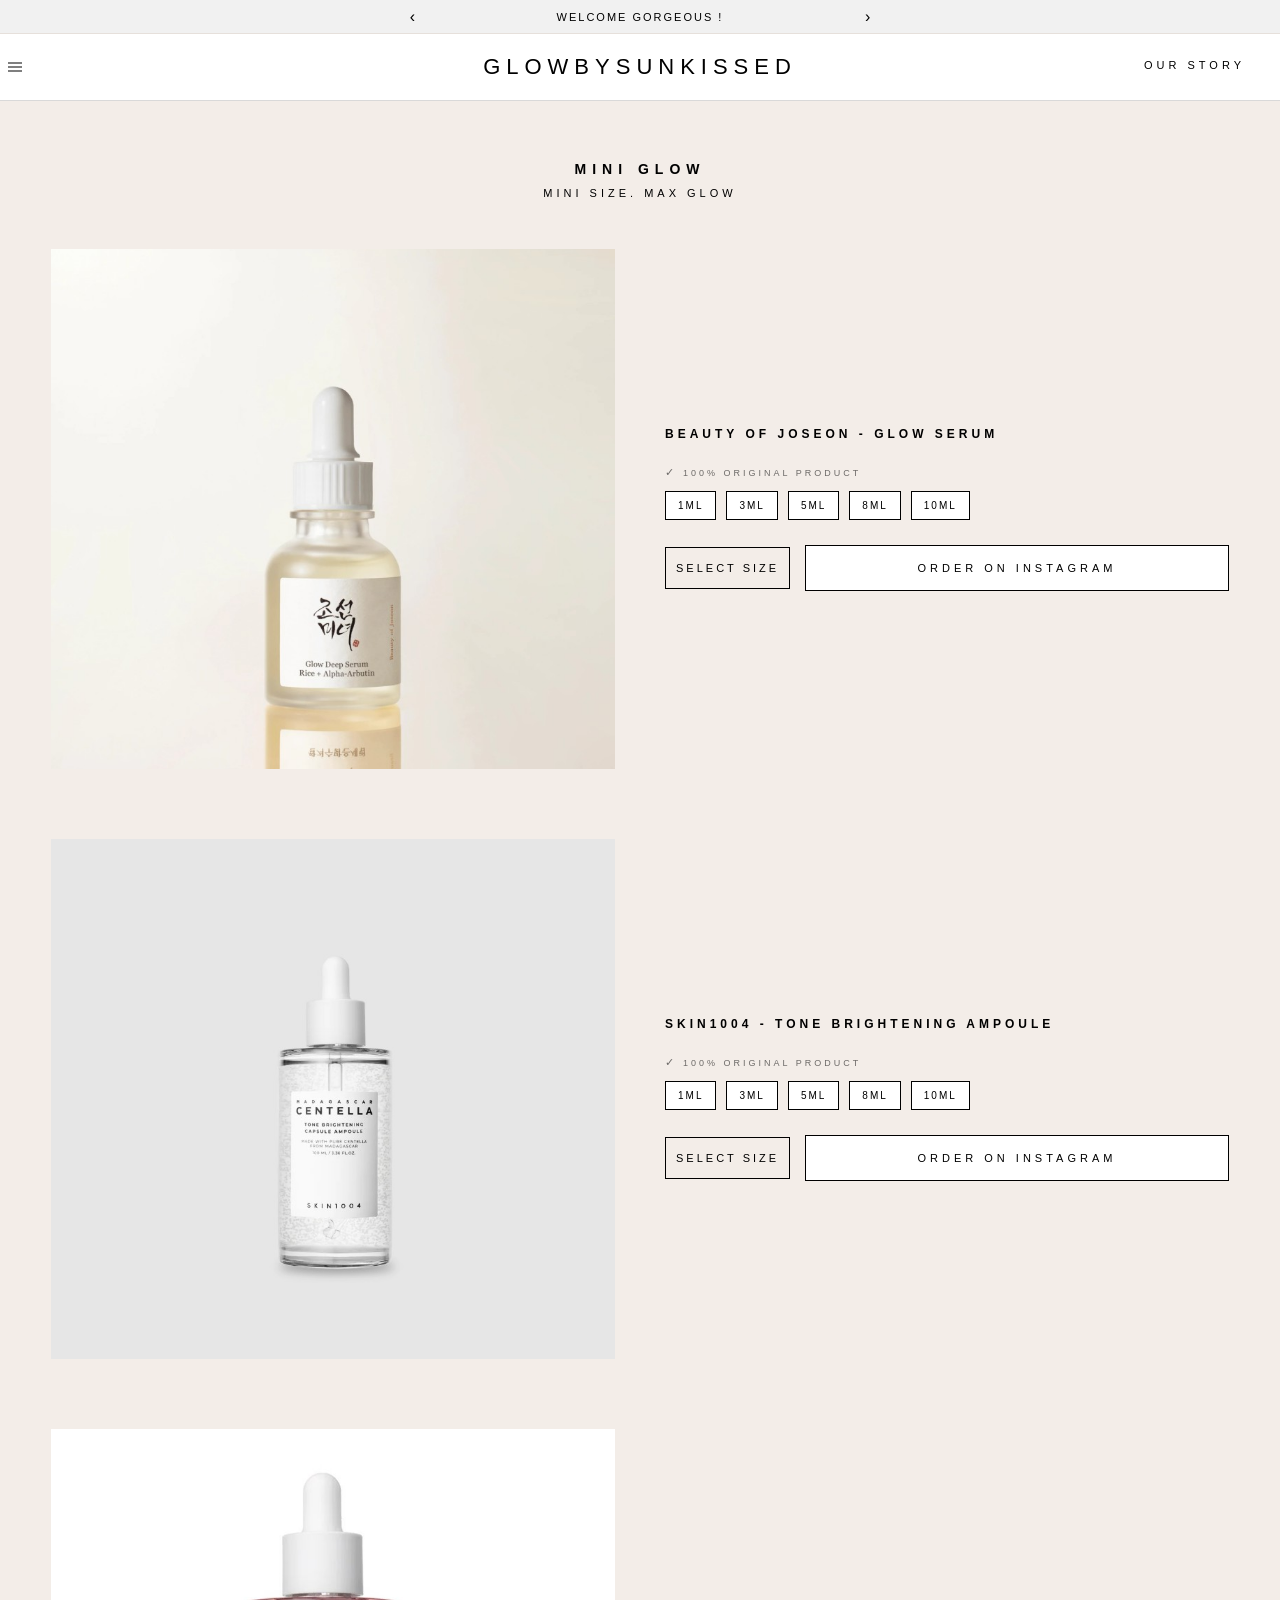
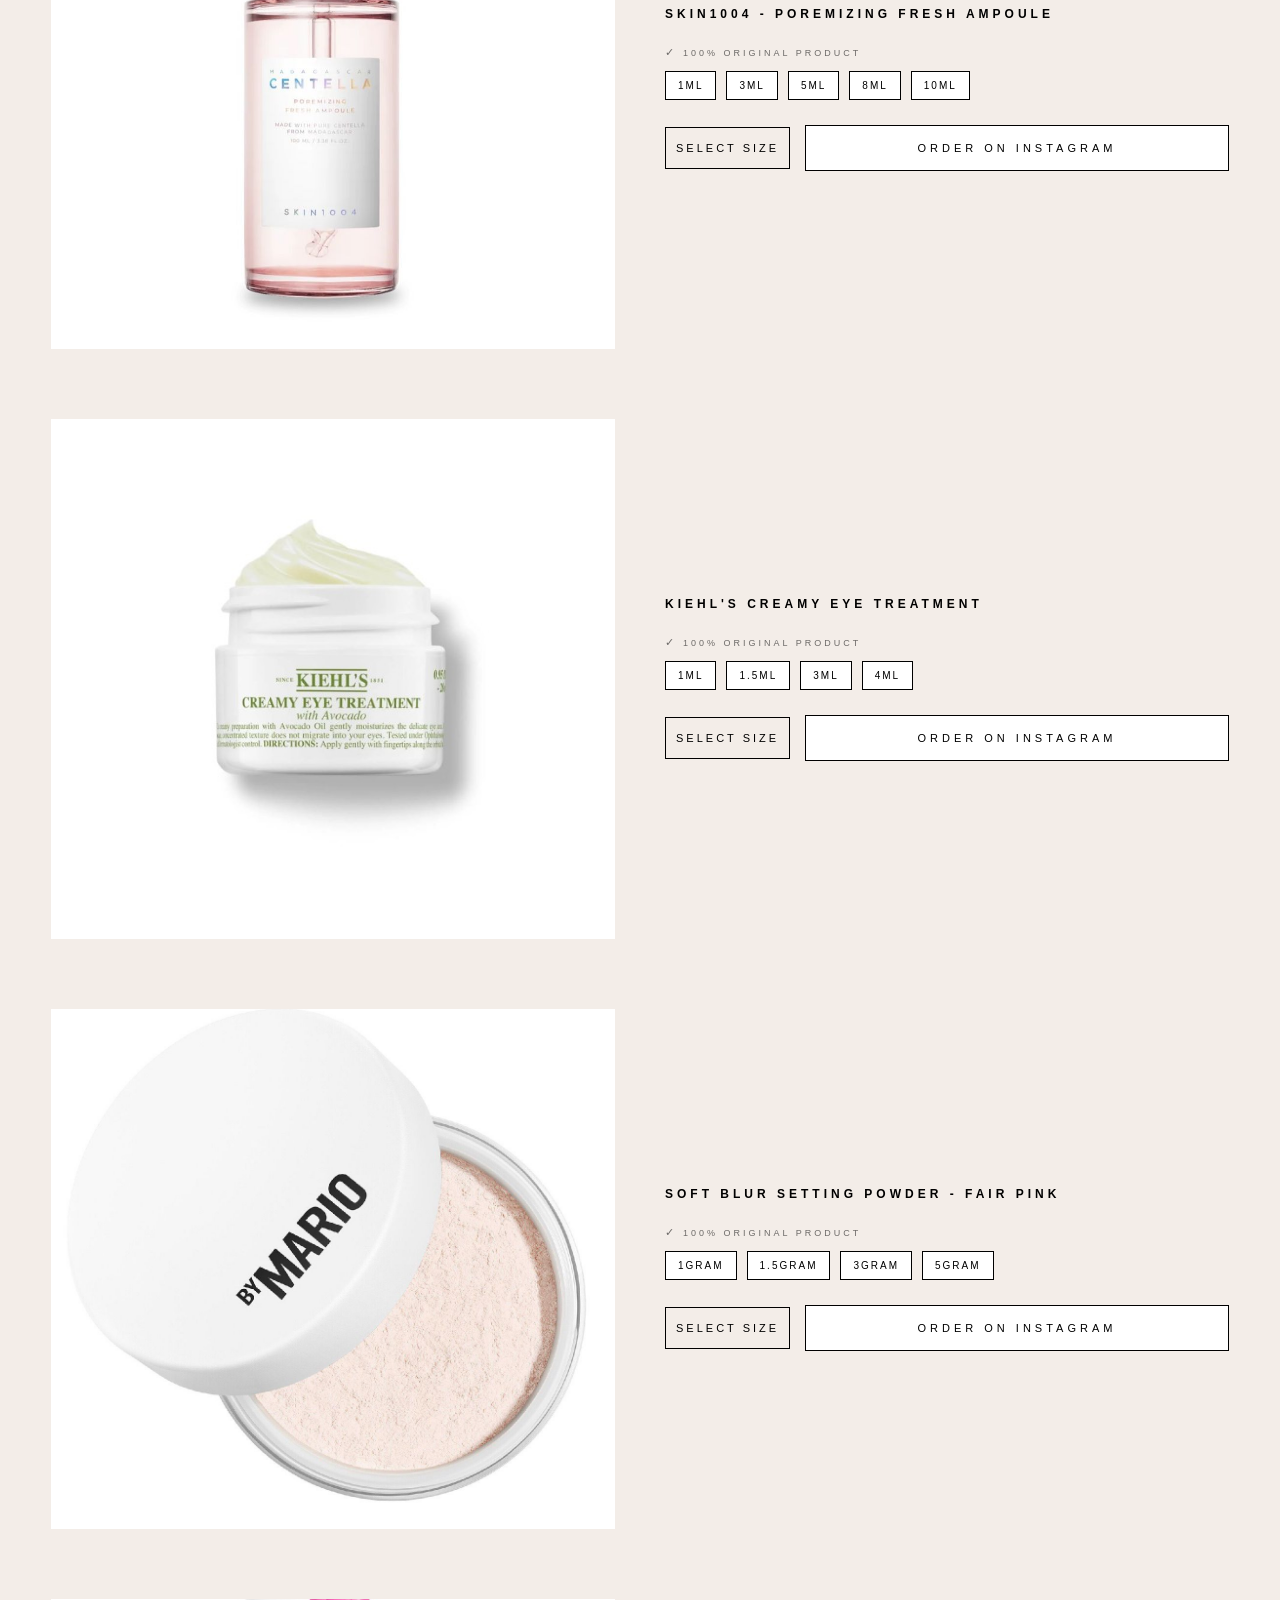
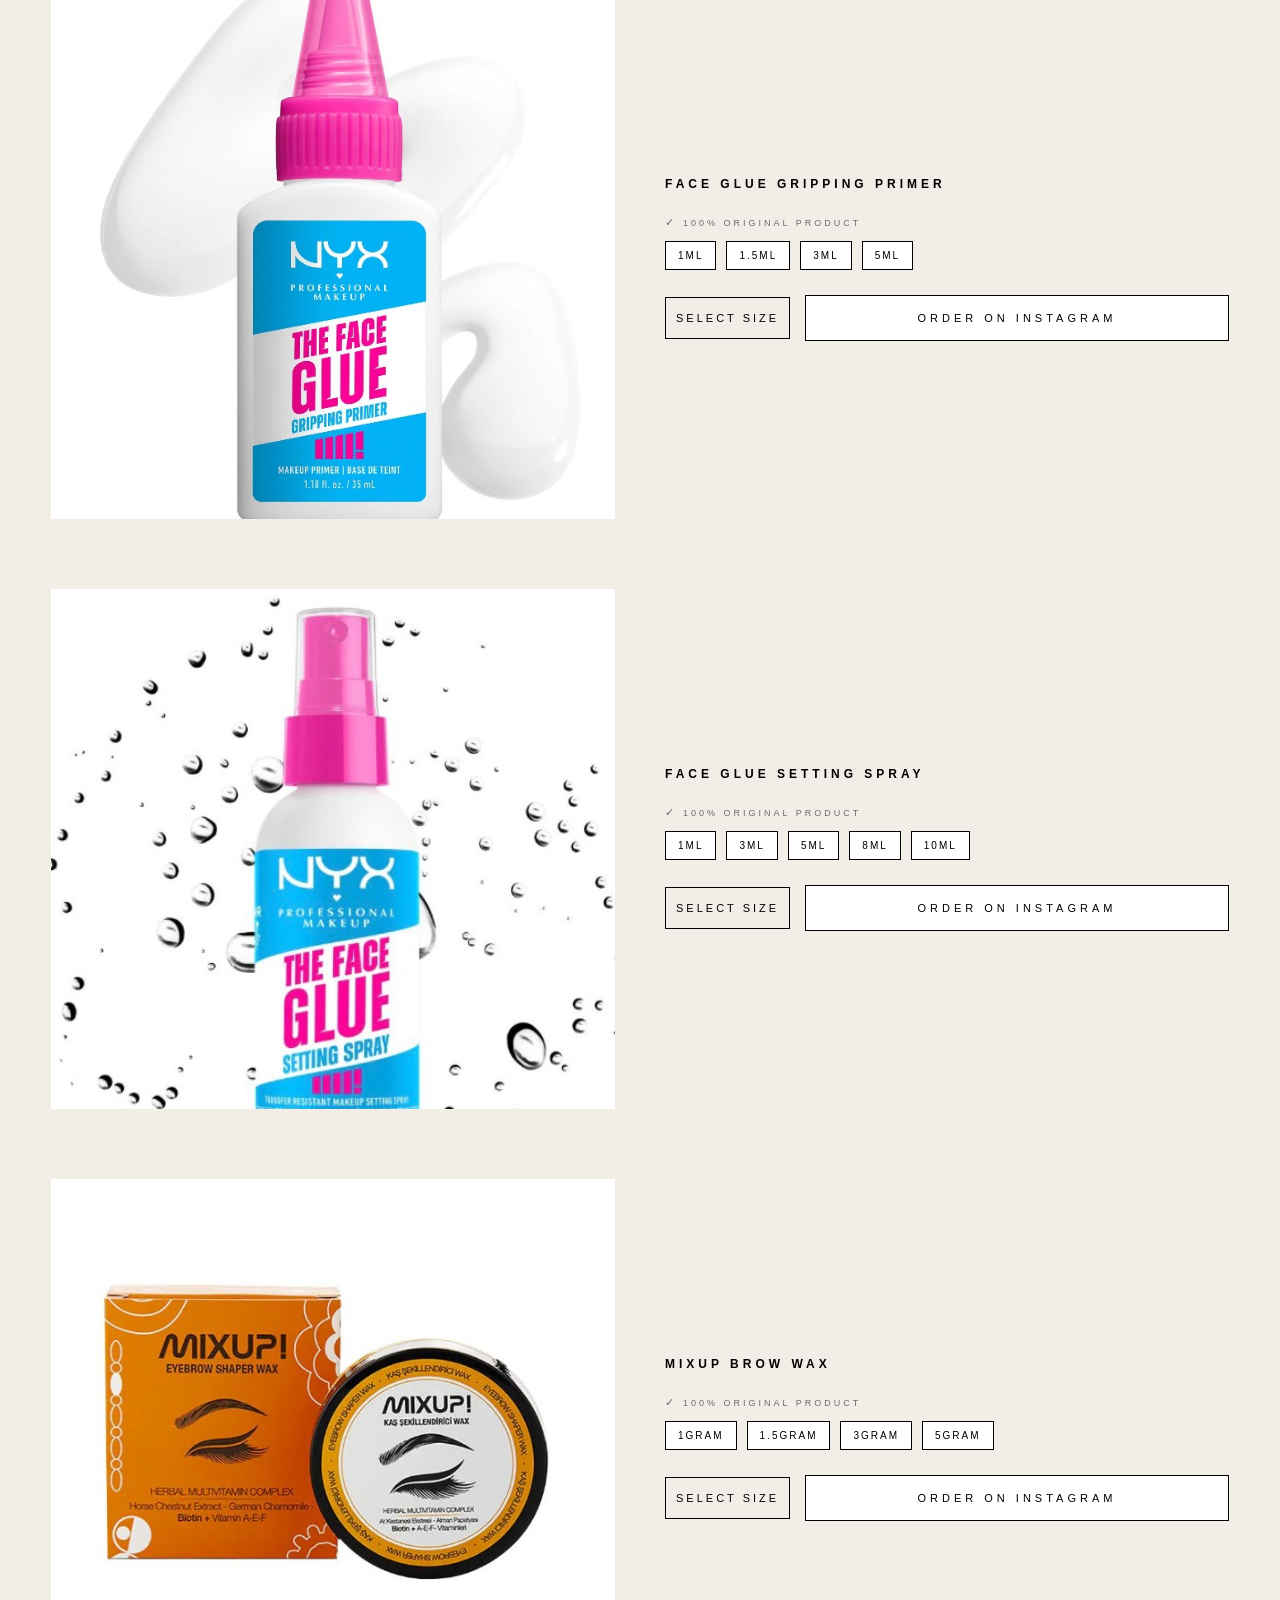
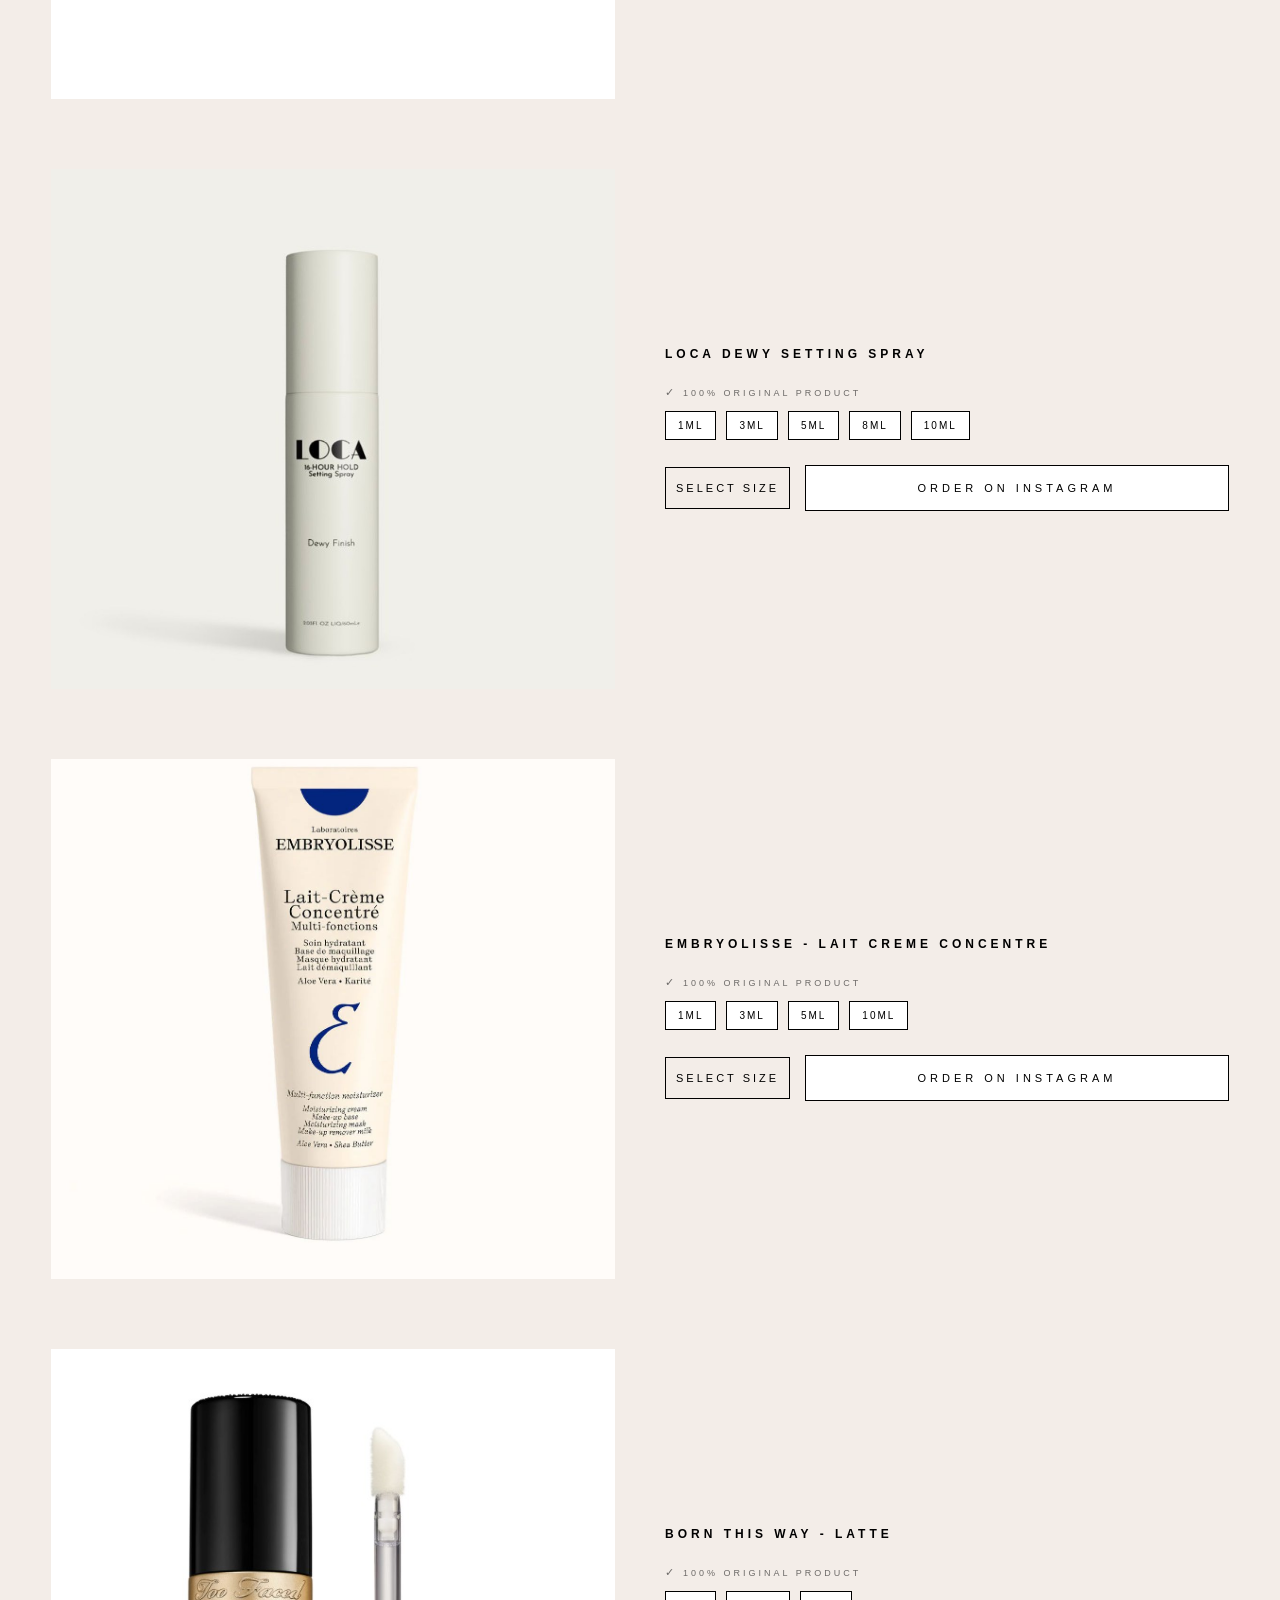
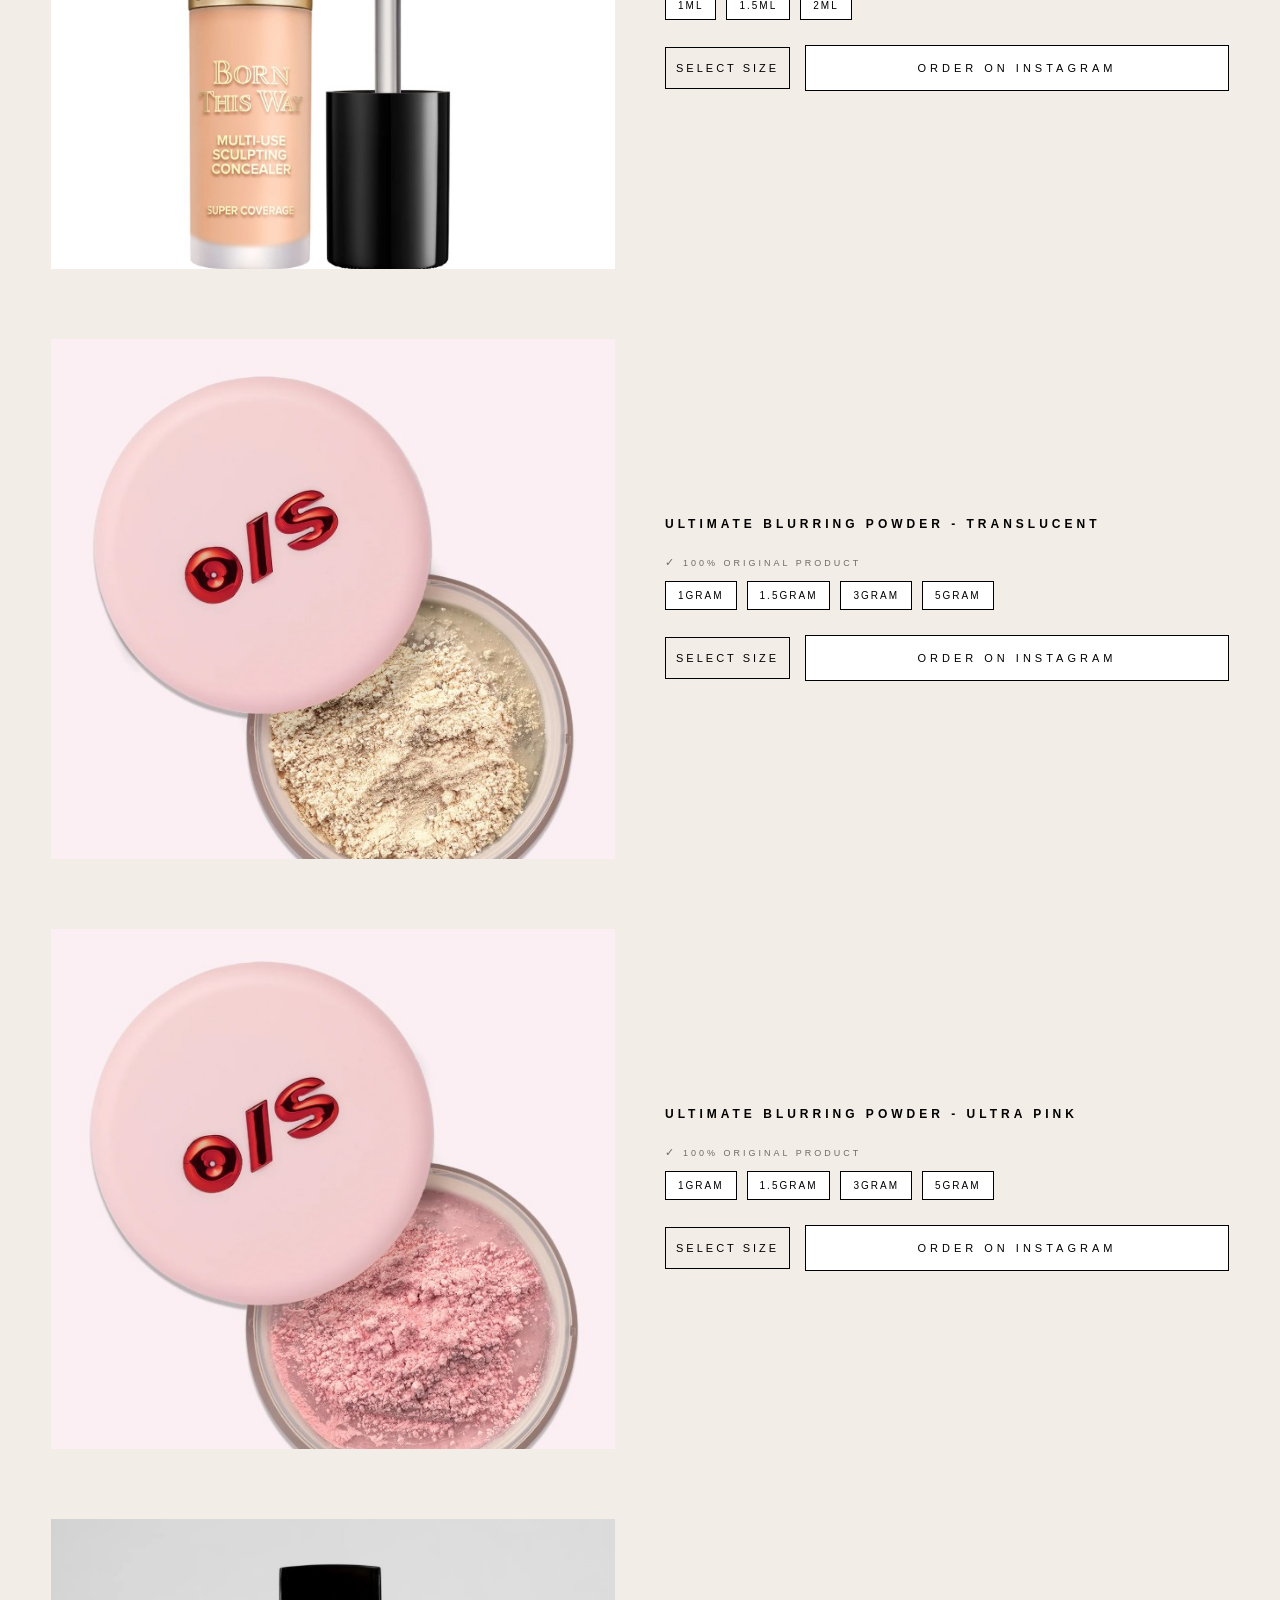
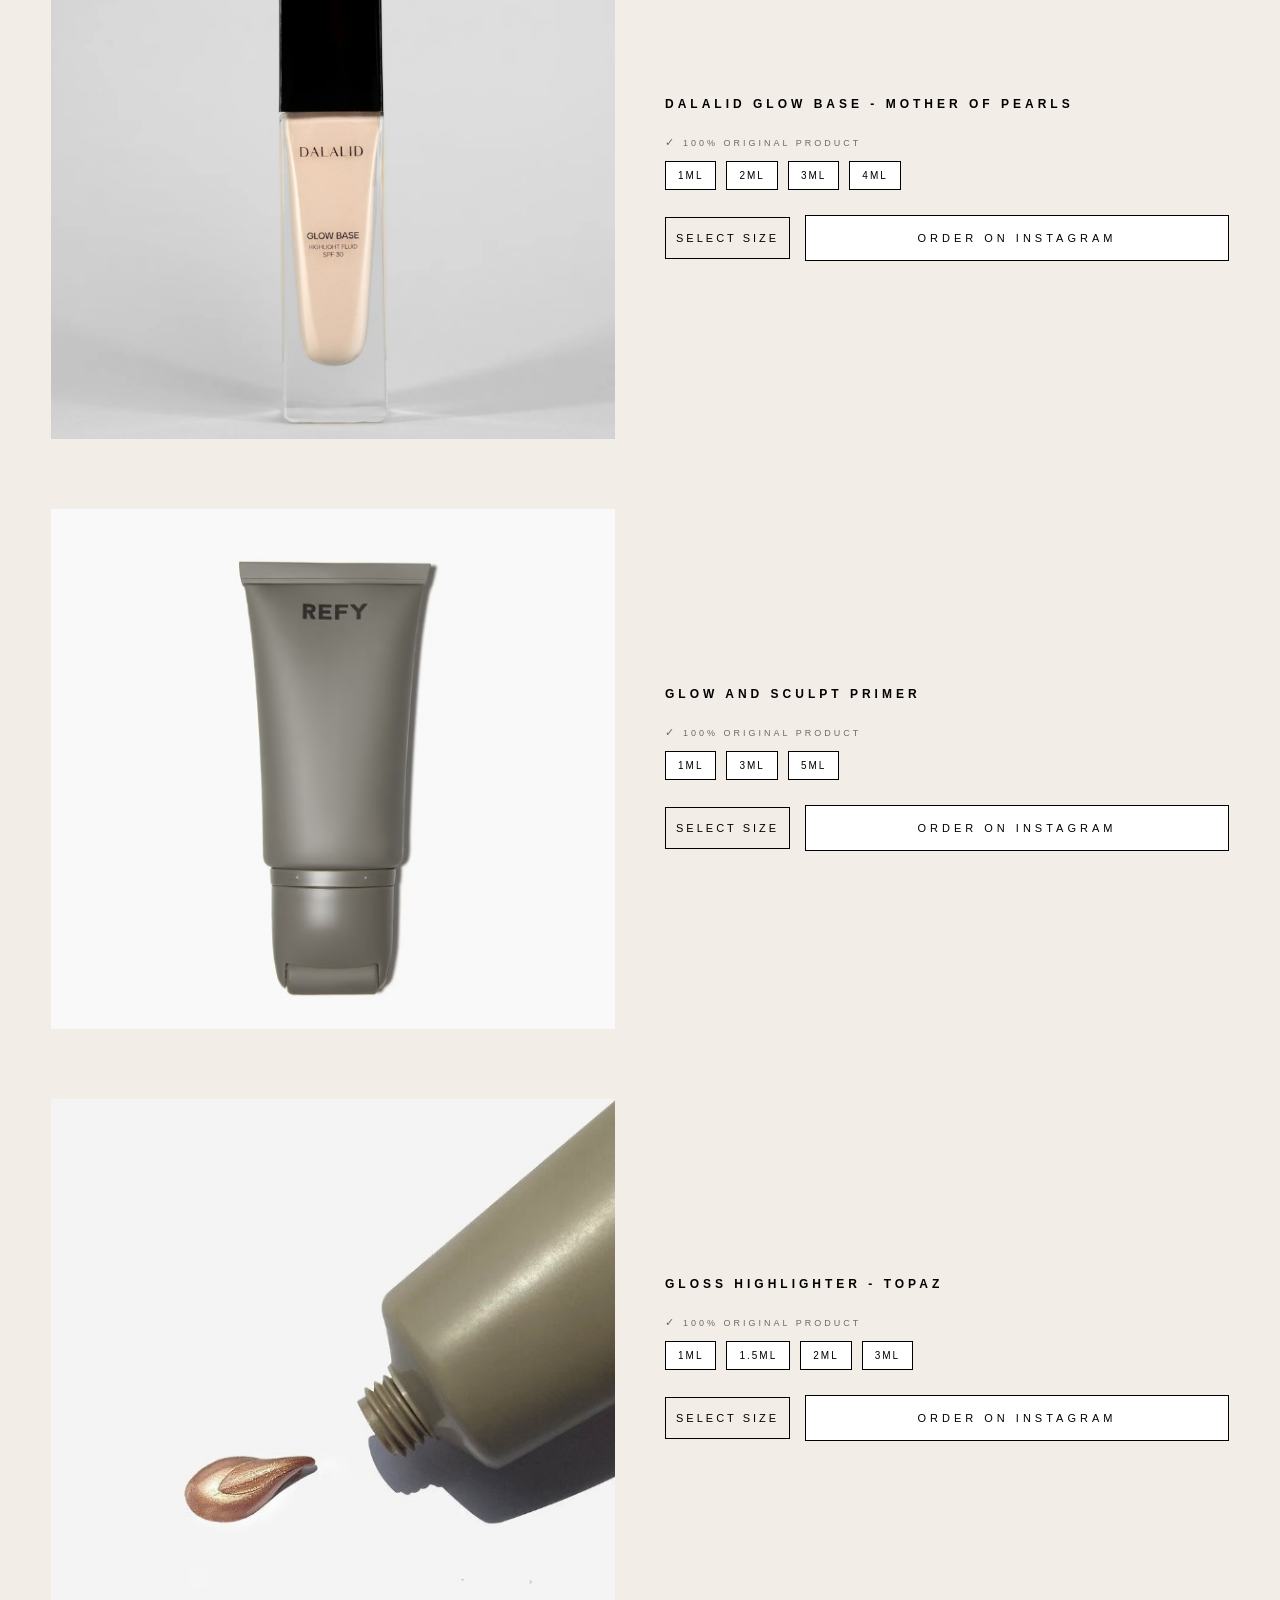
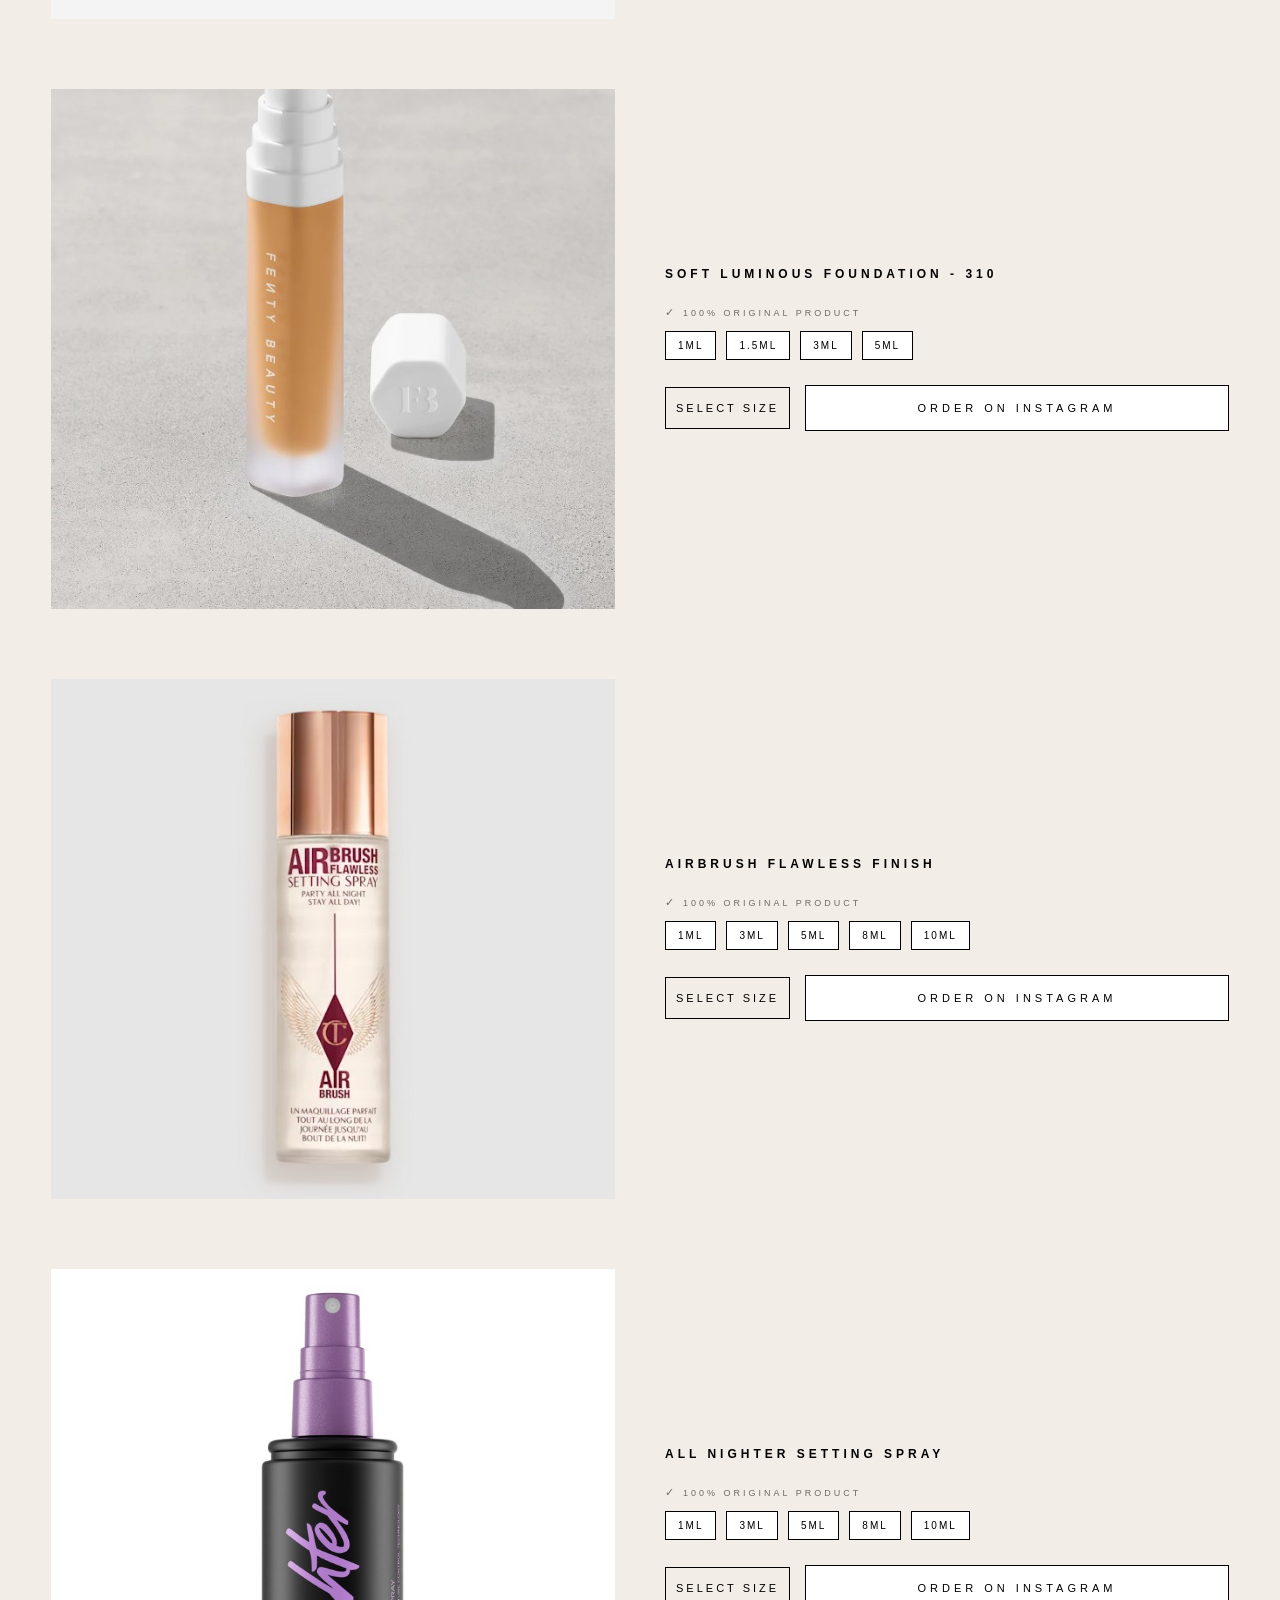
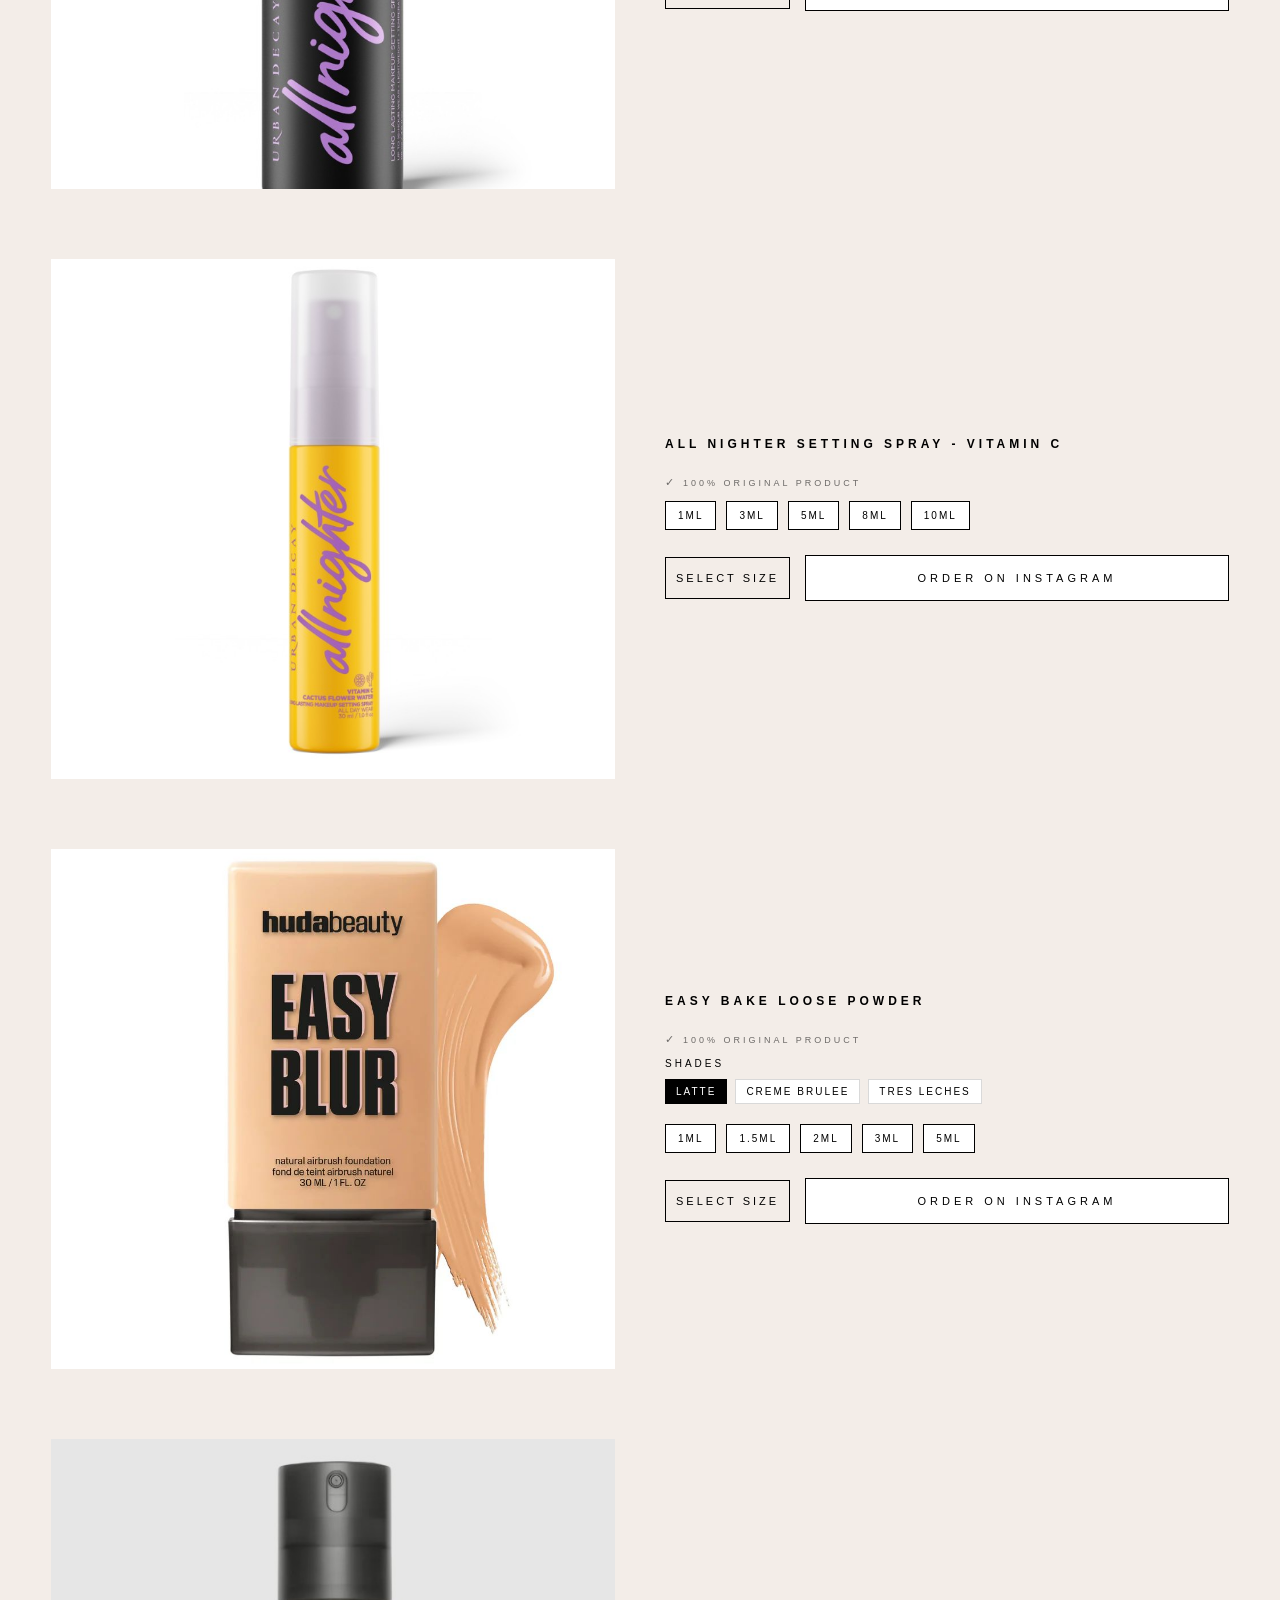
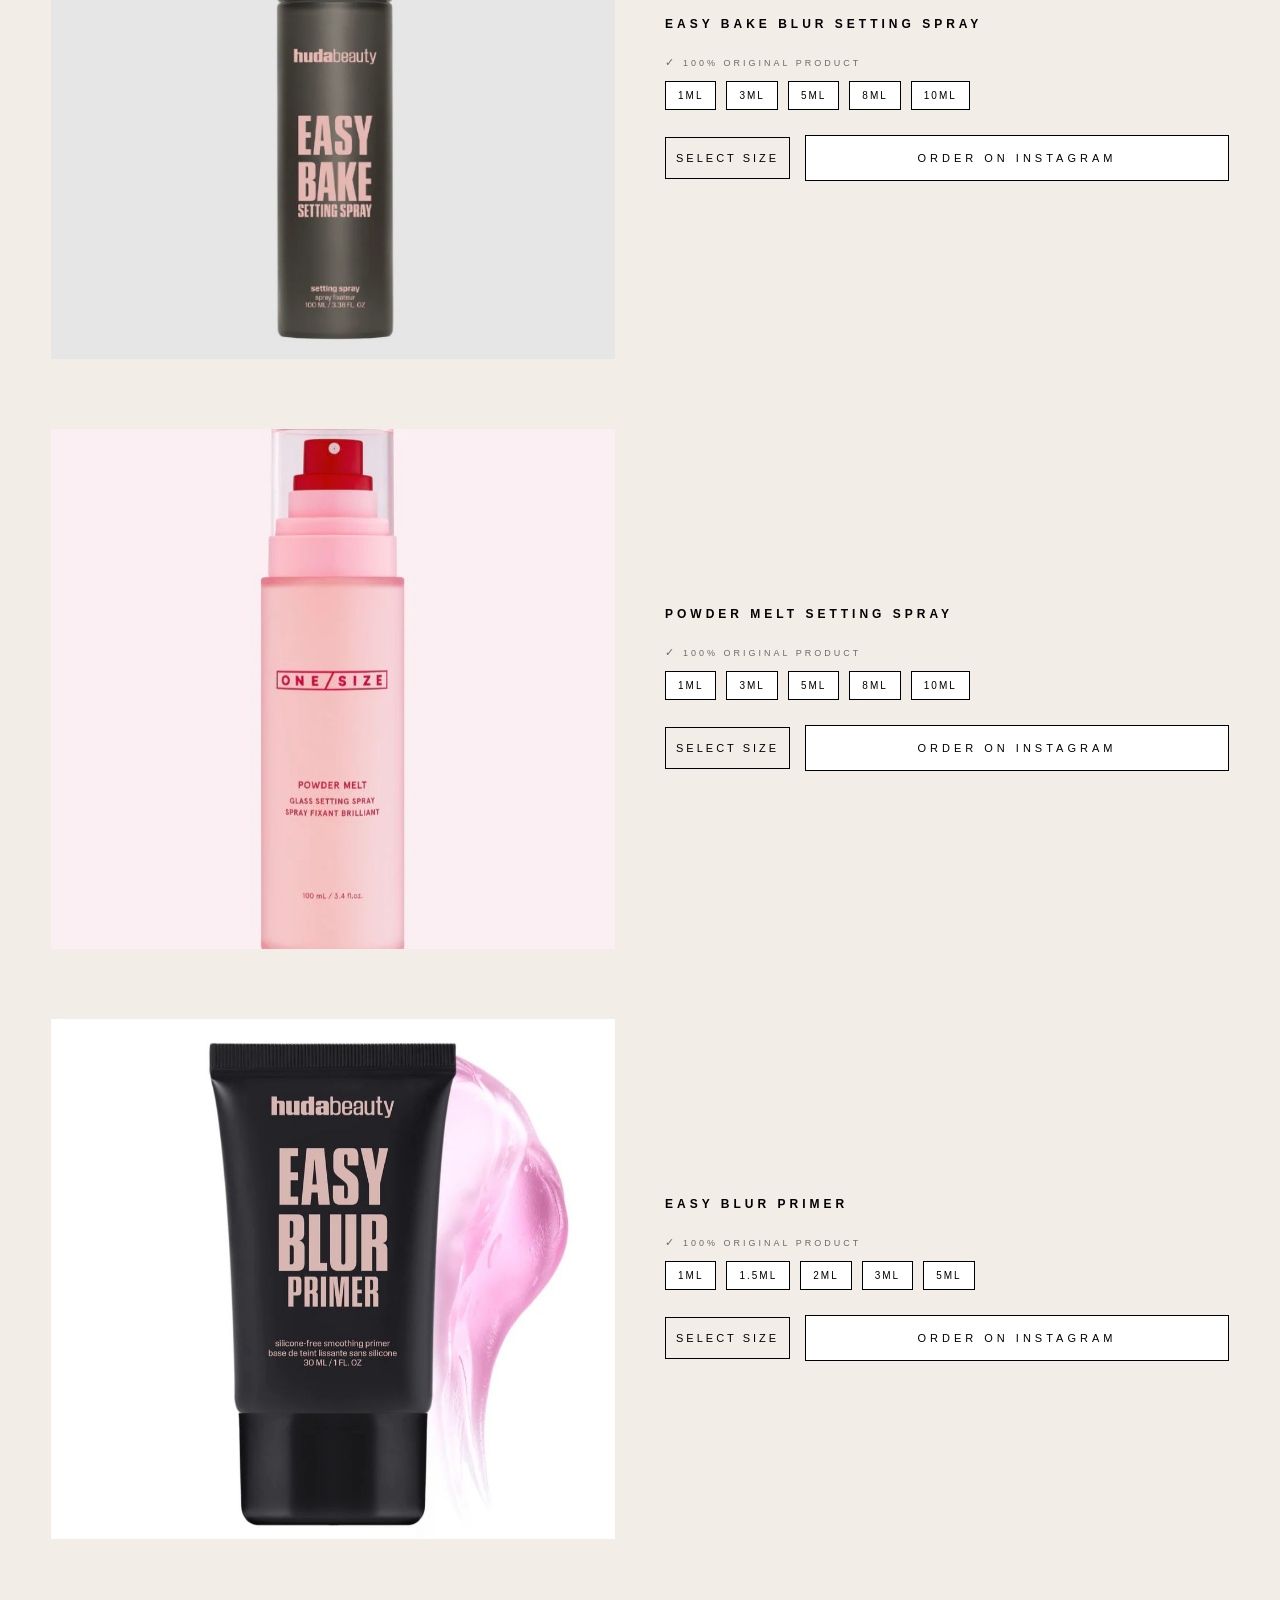
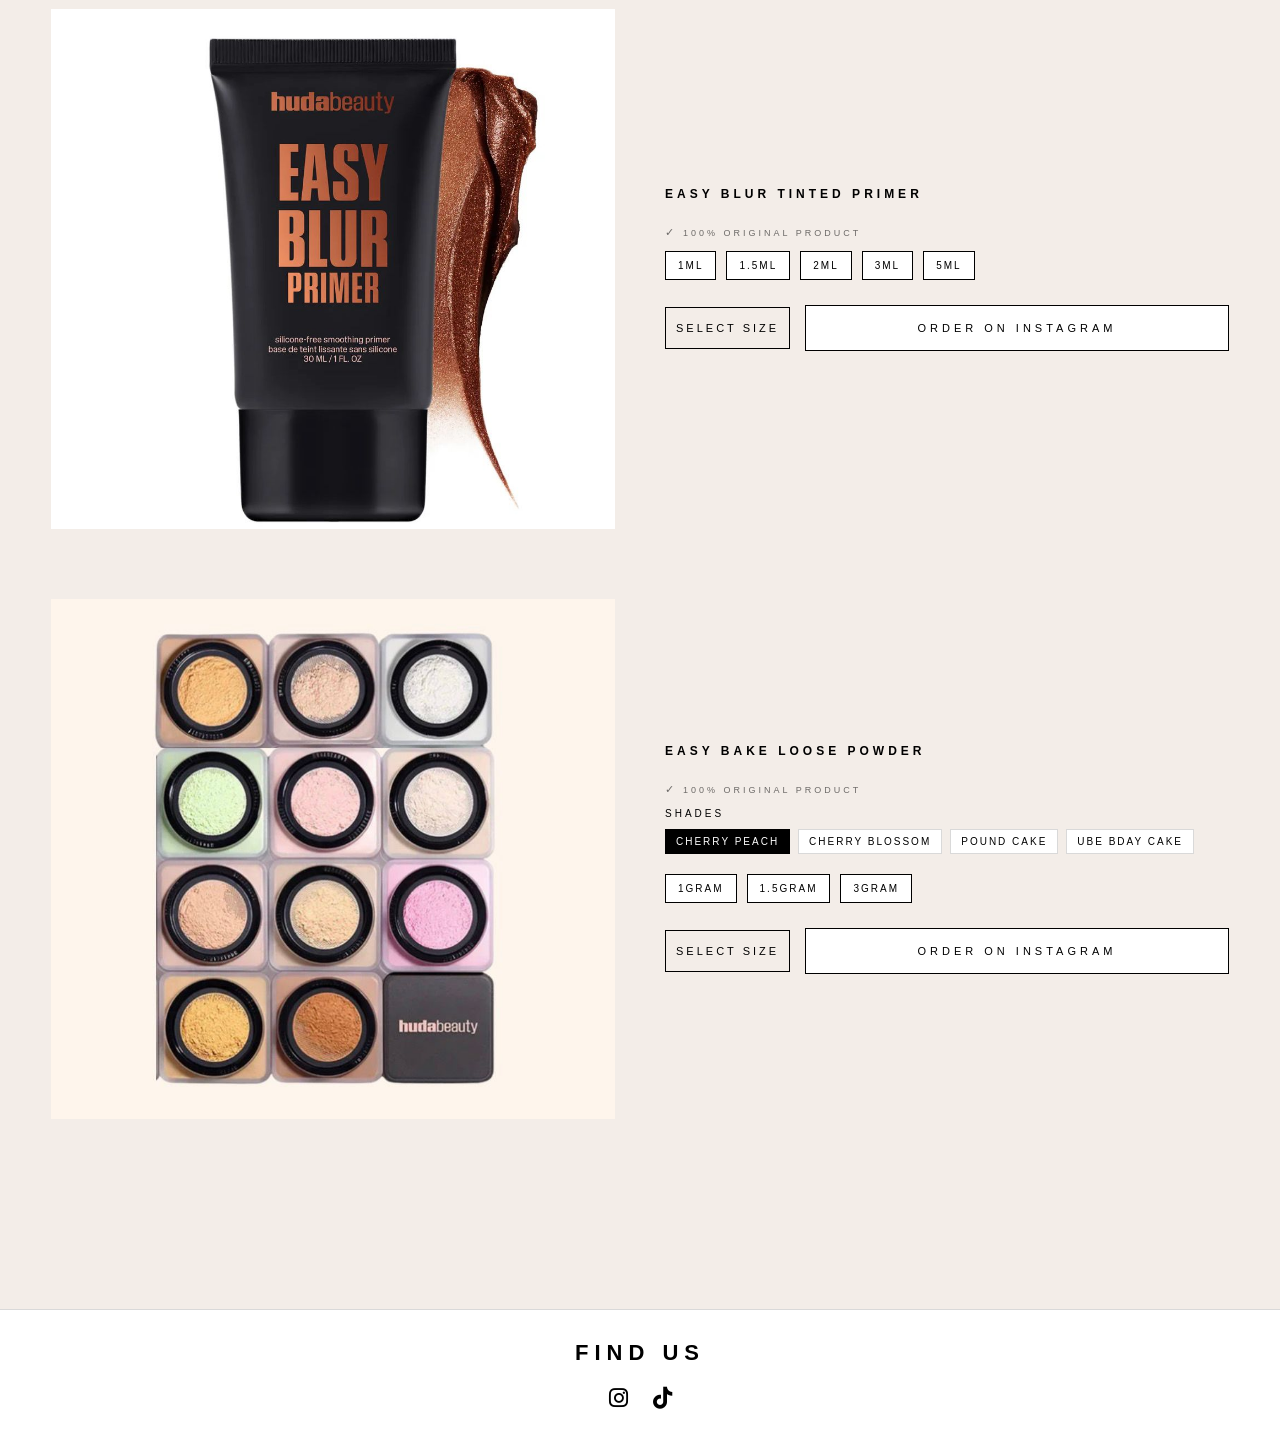
==== miniglow.html @ 9fe5e1ef "Add files via upload" ====
<!DOCTYPE html>
<html lang="en">
<head>
<meta charset="UTF-8">
<meta name="viewport" content="width=device-width, initial-scale=1.0">
<link rel="icon" type="image/png" href="iconn.png">
<title>glowbysunkissed</title>
<link rel="stylesheet" href="TitlePage1.css">
<link rel="stylesheet" href="miniglow.css">
</head>

<body>

<div class="announcement-bar">

<button class="announce-btn" id="announcePrev">&#8249;</button>

<div class="announcement-container">
<div class="announcement-slider" id="announcementSlider">
<span class="announcement-item">WELCOME GORGEOUS !</span>
<span class="announcement-item">YOUR FAVORITE BRANDS ARE WAITING</span>
<span class="announcement-item">KEEP GLOWING BEAUTIFUL</span>
</div>
</div>

<button class="announce-btn" id="announceNext">&#8250;</button>

</div>

<header class="fenty-header">
<a href="ourstory" class="about-header">OUR STORY</a>


<!-- MOBILE OVERLAY -->
<div class="mobile-overlay" id="mobileOverlay"></div>

<!-- MOBILE MENU -->
<div class="mobile-menu" id="mobileMenu">

  <div class="mobile-menu-header">
    <span>MENU</span>
    <button class="mobile-close" id="closeMenuBtn" aria-label="Close menu">&times;</button>
  </div>

  <div class="mobile-menu-content">
    <a href="miniglow" class="mobile-menu-link">MINIGLOW !</a>
            <a href="shop" class="mobile-menu-link">SHOP ALL</a>
    <a href="shop?filter=face" class="mobile-menu-link">FACE</a>
    <a href="shop?filter=cheeks" class="mobile-menu-link">CHEEKS</a>
    <a href="shop?filter=eyes" class="mobile-menu-link">EYES</a>
    <a href="shop?filter=lips" class="mobile-menu-link">LIPS</a>
    <a href="shop?filter=brush" class="mobile-menu-link">BRUSH</a>

    <!-- BRANDS COMBO BOX -->
    <div class="mobile-menu-group brands-combo">
      <button class="mobile-menu-link combo-toggle" type="button">
        <span>BRANDS</span>
        <span class="combo-icon">+</span>
      </button>

      <div class="mobile-submenu">
        <a href="shop?filter=hudabeauty">HUDABEAUTY</a>
        <a href="shop?filter=makeupbymario">MAKEUPBYMARIO</a>
        <a href="shop?filter=fentybeauty">FENTYBEAUTY</a>
        <a href="shop?filter=refy">REFY</a>
        <a href="shop?filter=loca">LOCA</a>
        <a href="shop?filter=kosas">KOSAS</a>
        <a href="shop?filter=onesize">ONESIZE</a>
        <a href="shop?filter=hauslabs">HAUSLABS</a>
        <a href="shop?filter=saie">SAIE</a>
      </div>
    </div>

    <div class="mobile-world-title">
      <strong>GLOWERS</strong> WORLD
    </div>

    <div class="mobile-world-links">
      <a href="#" class="mobile-menu-link findus-toggle">FIND US</a>

      <div class="findus-submenu">
        <a href="https://www.instagram.com/glow.bysunkissed">INSTAGRAM</a>
        <a href="https://www.tiktok.com/@sunkissedreview">TIKTOK</a>
      </div>

      <a href="ourstory">OUR STORY</a>
    </div>

  </div>
</div>

<!-- MENU ICON -->
<div class="menu-icon" id="menuBtn">
<span></span>
<span></span>
<span></span>
</div>

<h1>
<a href="index" class="logo-link">GLOWBYSUNKISSED</a>
</h1>

</header>

<!-- MEGA MENU -->
<div class="mega-menu luxury-menu">
  <div class="mega-grid luxury-mega-grid">

    <a href="shop?filter=face" class="luxury-mega-item">
      <img src="headerpc/face.jpg" alt="FACE">
      <div class="mega-content">
        <span></span>
        <p>FACE</p>
      </div>
    </a>

    <a href="shop?filter=cheeks" class="luxury-mega-item">
      <img src="headerpc/cheeks.jpg" alt="CHEEKS">
      <div class="mega-content">
        <span></span>
        <p>CHEEKS</p>
      </div>
    </a>

    <a href="shop?filter=eyes" class="luxury-mega-item">
      <img src="headerpc/eyes.jpg" alt="EYES">
      <div class="mega-content">
        <span></span>
        <p>EYES</p>
      </div>
    </a>

    <a href="miniglow" class="luxury-mega-item">
      <img src="miniglow/miniglow.jpeg" alt="MINIGLOW">
      <div class="mega-content">
        <span></span>
        <p>MINIGLOW !</p>
      </div>
    </a>

    <a href="shop?filter=lips" class="luxury-mega-item">
      <img src="headerpc/lips.jpg" alt="LIPS">
      <div class="mega-content">
        <span></span>
        <p>LIPS</p>
      </div>
    </a>

    <a href="shop?filter=brush" class="luxury-mega-item">
      <img src="headerpc/brush.jpg" alt="BRUSH">
      <div class="mega-content">
        <span></span>
        <p>BRUSH</p>
      </div>
    </a>

  </div>
</div>




<!-- MINI GLOW SECTION -->

<section class="mini-section">

<h2 class="mini-title">MINI GLOW</h2>
<p class="mini-sub">MINI SIZE. MAX GLOW</p>

<!-- PRODUCT 1 -->
<div class="mini-card" id="product1">

<div class="mini-images">
<img src="miniglow/product 1.jpg">
<img src="miniglow/product 2of1.jpg" class="hover-img">
</div>

<div class="mini-info">

<h3 class="mini-name">BEAUTY OF JOSEON - GLOW SERUM</h3>

<div class="mini-sizes">
<button class="size-btn" data-price="0.35">1ML</button>
<button class="size-btn" data-price="1">3ML</button>
<button class="size-btn" data-price="1.7">5ML</button>
<button class="size-btn" data-price="2.5">8ML</button>
<button class="size-btn" data-price="3">10ML</button>
</div>

<div class="order-row">
<span class="selected-price">SELECT SIZE</span>

<a href="https://ig.me/m/glow.bysunkissed"
class="order-btn"
target="_blank">
<span>ORDER ON INSTAGRAM</span>
</a>
</div>

</div>

</div>

<!-- PRODUCT 2 -->
<div class="mini-card">

<div class="mini-images">
<img src="miniglow/product 2.jpg">
<img src="miniglow/product 2of2.jpg" class="hover-img">
</div>

<div class="mini-info">

<h3 class="mini-name">SKIN1004 - TONE BRIGHTENING AMPOULE</h3>

<div class="mini-sizes">
<button class="size-btn" data-price="0.3">1ML</button>
<button class="size-btn" data-price="0.9">3ML</button>
<button class="size-btn" data-price="1.5">5ML</button>
<button class="size-btn" data-price="2.4">8ML</button>
<button class="size-btn" data-price="2.8">10ML</button>
</div>

<div class="order-row">
<span class="selected-price">SELECT SIZE</span>

<a href="https://ig.me/m/glow.bysunkissed"
class="order-btn"
target="_blank">
<span>ORDER ON INSTAGRAM</span>
</a>
</div>

</div>

</div>

<!-- PRODUCT 3 -->
<div class="mini-card">

<div class="mini-images">
<img src="miniglow/pore1.jpeg">
<img src="miniglow/pore2.jpeg" class="hover-img">
</div>

<div class="mini-info">

<h3 class="mini-name">SKIN1004 - POREMIZING FRESH AMPOULE</h3>

<div class="mini-sizes">
<button class="size-btn" data-price="0.3">1ML</button>
<button class="size-btn" data-price="0.9">3ML</button>
<button class="size-btn" data-price="1.5">5ML</button>
<button class="size-btn" data-price="2.4">8ML</button>
<button class="size-btn" data-price="3">10ML</button>
</div>

<div class="order-row">
<span class="selected-price">SELECT SIZE</span>

<a href="https://ig.me/m/glow.bysunkissed"
class="order-btn"
target="_blank">
<span>ORDER ON INSTAGRAM</span>
</a>
</div>

</div>

</div>

<!-- PRODUCT 4 -->
<div class="mini-card">

<div class="mini-images">
<img src="miniglow/kiehls1.jpg">
<img src="miniglow/kiehls2.jpg" class="hover-img">
</div>

<div class="mini-info">

<h3 class="mini-name">KIEHL'S CREAMY EYE TREATMENT</h3>

<div class="mini-sizes">
<button class="size-btn" data-price="1.4">1ML</button>
<button class="size-btn" data-price="2.1">1.5ML</button>
<button class="size-btn" data-price="4.2">3ML</button>
<button class="size-btn" data-price="5.6">4ML</button>
</div>

<div class="order-row">
<span class="selected-price">SELECT SIZE</span>

<a href="https://ig.me/m/glow.bysunkissed"
class="order-btn"
target="_blank">
<span>ORDER ON INSTAGRAM</span>
</a>
</div>

</div>

</div>

<!-- PRODUCT 5 -->
<div class="mini-card">

<div class="mini-images">
<img src="miniglow/powder1.jpeg">
<img src="miniglow/powder2.jpeg" class="hover-img">
</div>

<div class="mini-info">

<h3 class="mini-name">SOFT BLUR SETTING POWDER - FAIR PINK</h3>

<div class="mini-sizes">
<button class="size-btn" data-price="1">1GRAM</button>
<button class="size-btn" data-price="1.5">1.5GRAM</button>
<button class="size-btn" data-price="3">3GRAM</button>
<button class="size-btn" data-price="4.5">5GRAM</button>
</div>

<div class="order-row">
<span class="selected-price">SELECT SIZE</span>

<a href="https://ig.me/m/glow.bysunkissed"
class="order-btn"
target="_blank">
<span>ORDER ON INSTAGRAM</span>
</a>
</div>

</div>

</div>

<!-- PRODUCT 6 -->
<div class="mini-card">

<div class="mini-images">
<img src="miniglow/primer1.jpg">
<img src="miniglow/primer2.jpg" class="hover-img">
</div>

<div class="mini-info">

<h3 class="mini-name">FACE GLUE GRIPPING PRIMER</h3>

<div class="mini-sizes">
<button class="size-btn" data-price="0.5">1ML</button>
<button class="size-btn" data-price="1">1.5ML</button>
<button class="size-btn" data-price="1.5">3ML</button>
<button class="size-btn" data-price="2.5">5ML</button>
</div>

<div class="order-row">
<span class="selected-price">SELECT SIZE</span>

<a href="https://ig.me/m/glow.bysunkissed"
class="order-btn"
target="_blank">
<span>ORDER ON INSTAGRAM</span>
</a>
</div>

</div>

</div>

<!-- PRODUCT 7 -->
<div class="mini-card">

<div class="mini-images">
<img src="miniglow/spray1.jpg">
<img src="miniglow/spray2.jpg" class="hover-img">
</div>

<div class="mini-info">

<h3 class="mini-name">FACE GLUE SETTING SPRAY</h3>

<div class="mini-sizes">
<button class="size-btn" data-price="0.3">1ML</button>
<button class="size-btn" data-price="0.9">3ML</button>
<button class="size-btn" data-price="1.5">5ML</button>
<button class="size-btn" data-price="2.4">8ML</button>
<button class="size-btn" data-price="3">10ML</button>
</div>

<div class="order-row">
<span class="selected-price">SELECT SIZE</span>

<a href="https://ig.me/m/glow.bysunkissed"
class="order-btn"
target="_blank">
<span>ORDER ON INSTAGRAM</span>
</a>
</div>

</div>

</div>

<!-- PRODUCT 8 -->
<div class="mini-card">

<div class="mini-images">
<img src="miniglow/brow1.jpg">
<img src="miniglow/brow2.jpg" class="hover-img">
</div>

<div class="mini-info">

<h3 class="mini-name">MIXUP BROW WAX</h3>

<div class="mini-sizes">
<button class="size-btn" data-price="0.3">1GRAM</button>
<button class="size-btn" data-price="0.4">1.5GRAM</button>
<button class="size-btn" data-price="0.9">3GRAM</button>
<button class="size-btn" data-price="1.5">5GRAM</button>
</div>

<div class="order-row">
<span class="selected-price">SELECT SIZE</span>

<a href="https://ig.me/m/glow.bysunkissed"
class="order-btn"
target="_blank">
<span>ORDER ON INSTAGRAM</span>
</a>
</div>

</div>

</div>
<!-- PRODUCT 9 -->
<div class="mini-card">

<div class="mini-images">
<img src="miniglow/loca1.jpg">
<img src="miniglow/loca2.jpg" class="hover-img">
</div>

<div class="mini-info">

<h3 class="mini-name">LOCA DEWY SETTING SPRAY</h3>

<div class="mini-sizes">
<button class="size-btn" data-price="0.2">1ML</button>
<button class="size-btn" data-price="0.6">3ML</button>
<button class="size-btn" data-price="1">5ML</button>
<button class="size-btn" data-price="1.6">8ML</button>
<button class="size-btn" data-price="2">10ML</button>
</div>

<div class="order-row">
<span class="selected-price">SELECT SIZE</span>

<a href="https://ig.me/m/glow.bysunkissed"
class="order-btn"
target="_blank">
<span>ORDER ON INSTAGRAM</span>
</a>
</div>

</div>

</div>

<!-- PRODUCT 10 -->
<div class="mini-card">

<div class="mini-images">
<img src="miniglow/embryolisse1.jpeg">
<img src="miniglow/embryolisse2.jpeg" class="hover-img">
</div>

<div class="mini-info">

<h3 class="mini-name">EMBRYOLISSE - LAIT CREME CONCENTRE</h3>

<div class="mini-sizes">
<button class="size-btn" data-price="0.2">1ML</button>
<button class="size-btn" data-price="0.6">3ML</button>
<button class="size-btn" data-price="1">5ML</button>
<button class="size-btn" data-price="2">10ML</button>
</div>

<div class="order-row">
<span class="selected-price">SELECT SIZE</span>

<a href="https://ig.me/m/glow.bysunkissed"
class="order-btn"
target="_blank">
<span>ORDER ON INSTAGRAM</span>
</a>
</div>

</div>

</div>


<!-- PRODUCT 12 -->
<div class="mini-card">

<div class="mini-images">
<img src="miniglow/product 12.jpg">
<img src="miniglow/product 12 1.jpg" class="hover-img">
</div>

<div class="mini-info">

<h3 class="mini-name">BORN THIS WAY - LATTE</h3>

<div class="mini-sizes">
<button class="size-btn" data-price="1.7">1ML</button>
<button class="size-btn" data-price="2.5">1.5ML</button>
<button class="size-btn" data-price="3.4">2ML</button>
</div>

<div class="order-row">
<span class="selected-price">SELECT SIZE</span>

<a href="https://ig.me/m/glow.bysunkissed"
class="order-btn"
target="_blank">
<span>ORDER ON INSTAGRAM</span>
</a>
</div>

</div>

</div>

<!-- PRODUCT 13 -->
<div class="mini-card" data-name="ULTIMATE BLURRING POWDER - TRANSLUCENT">

<div class="mini-images">
<img src="miniglow/product 13 1.jpg">
<img src="miniglow/product 13.jpg" class="hover-img">
</div>

<div class="mini-info">

<h3 class="mini-name">ULTIMATE BLURRING POWDER - TRANSLUCENT</h3>

<div class="mini-sizes">
<button class="size-btn" data-price="0.75">1GRAM</button>
<button class="size-btn" data-price="1.1">1.5GRAM</button>
<button class="size-btn" data-price="2.25">3GRAM</button>
<button class="size-btn" data-price="3.5">5GRAM</button>
</div>

<div class="order-row">
<span class="selected-price">SELECT SIZE</span>

<a href="https://ig.me/m/glow.bysunkissed"
class="order-btn"
target="_blank">
<span>ORDER ON INSTAGRAM</span>
</a>
</div>

</div>

</div>

<!-- PRODUCT 14 -->
<div class="mini-card" data-name="ULTIMATE BLURRING POWDER - ULTRA PINK">

<div class="mini-images">
<img src="miniglow/product 14.jpg">
<img src="miniglow/product 14 1.jpg" class="hover-img">
</div>

<div class="mini-info">

<h3 class="mini-name">ULTIMATE BLURRING POWDER - ULTRA PINK</h3>

<div class="mini-sizes">
<button class="size-btn" data-price="0.75">1GRAM</button>
<button class="size-btn" data-price="1.1">1.5GRAM</button>
<button class="size-btn" data-price="2.25">3GRAM</button>
<button class="size-btn" data-price="3.5">5GRAM</button>
</div>

<div class="order-row">
<span class="selected-price">SELECT SIZE</span>

<a href="https://ig.me/m/glow.bysunkissed"
class="order-btn"
target="_blank">
<span>ORDER ON INSTAGRAM</span>
</a>
</div>

</div>

</div>

<!-- PRODUCT 16 -->
<div class="mini-card" data-name="DALALID GLOW BASE - MOTHER OF PEARLS">

<div class="mini-images">
<img src="miniglow/product 16.jpg">
<img src="miniglow/product 16 1.jpg" class="hover-img">
</div>

<div class="mini-info">

<h3 class="mini-name">DALALID GLOW BASE - MOTHER OF PEARLS</h3>

<div class="mini-sizes">
<button class="size-btn" data-price="1">1ML</button>
<button class="size-btn" data-price="2">2ML</button>
<button class="size-btn" data-price="3">3ML</button>
<button class="size-btn" data-price="4">4ML</button>
</div>

<div class="order-row">
<span class="selected-price">SELECT SIZE</span>

<a href="https://ig.me/m/glow.bysunkissed"
class="order-btn"
target="_blank">
<span>ORDER ON INSTAGRAM</span>
</a>
</div>

</div>

</div>





<!-- PRODUCT 19 -->
<div class="mini-card" data-name="GLOW AND SCULPT PRIMER">

<div class="mini-images">
<img src="miniglow/product 19.jpg">
<img src="miniglow/product 19 1.jpg" class="hover-img">
</div>

<div class="mini-info">

<h3 class="mini-name">GLOW AND SCULPT PRIMER</h3>

<div class="mini-sizes">
<button class="size-btn" data-price="0.4">1ML</button>
<button class="size-btn" data-price="1.2">3ML</button>
<button class="size-btn" data-price="1.5">5ML</button>
</div>

<div class="order-row">
<span class="selected-price">SELECT SIZE</span>

<a href="https://ig.me/m/glow.bysunkissed"
class="order-btn"
target="_blank">
<span>ORDER ON INSTAGRAM</span>
</a>
</div>

</div>

</div>

<!-- PRODUCT 20 -->
<div class="mini-card" data-name="GLOSS HIGHLIGHTER - TOPAZ">

<div class="mini-images">
<img src="miniglow/product 20.jpg">
<img src="miniglow/product 20 1.jpg" class="hover-img">
</div>

<div class="mini-info">

<h3 class="mini-name">GLOSS HIGHLIGHTER - TOPAZ</h3>

<div class="mini-sizes">
<button class="size-btn" data-price="0.6">1ML</button>
<button class="size-btn" data-price="0.9">1.5ML</button>
<button class="size-btn" data-price="1.2">2ML</button>
<button class="size-btn" data-price="1.5">3ML</button>
</div>

<div class="order-row">
<span class="selected-price">SELECT SIZE</span>

<a href="https://ig.me/m/glow.bysunkissed"
class="order-btn"
target="_blank">
<span>ORDER ON INSTAGRAM</span>
</a>
</div>

</div>

</div>

<!-- PRODUCT 21 -->
<div class="mini-card" data-name="SOFT LUMINOUS FOUNDATION - 310">

<div class="mini-images">
<img src="miniglow/product 21.jpg">
<img src="miniglow/product 21 1.jpg" class="hover-img">
</div>

<div class="mini-info">

<h3 class="mini-name">SOFT LUMINOUS FOUNDATION - 310</h3>

<div class="mini-sizes">
<button class="size-btn" data-price="0.8">1ML</button>
<button class="size-btn" data-price="1.2">1.5ML</button>
<button class="size-btn" data-price="2.4">3ML</button>
<button class="size-btn" data-price="4">5ML</button>
</div>

<div class="order-row">
<span class="selected-price">SELECT SIZE</span>

<a href="https://ig.me/m/glow.bysunkissed"
class="order-btn"
target="_blank">
<span>ORDER ON INSTAGRAM</span>
</a>
</div>

</div>

</div>

<!-- PRODUCT 22 -->
<div class="mini-card" data-name="AIRBRUSH FLAWLESS FINISH">

<div class="mini-images">
<img src="miniglow/product 22.jpg">
<img src="miniglow/product 22 1.jpg" class="hover-img">
</div>

<div class="mini-info">

<h3 class="mini-name">AIRBRUSH FLAWLESS FINISH</h3>

<div class="mini-sizes">
<button class="size-btn" data-price="0.35">1ML</button>
<button class="size-btn" data-price="1">3ML</button>
<button class="size-btn" data-price="1.7">5ML</button>
<button class="size-btn" data-price="2.8">8ML</button>
<button class="size-btn" data-price="3.3">10ML</button>
</div>

<div class="order-row">
<span class="selected-price">SELECT SIZE</span>

<a href="https://ig.me/m/glow.bysunkissed"
class="order-btn"
target="_blank">
<span>ORDER ON INSTAGRAM</span>
</a>
</div>

</div>

</div>

<!-- PRODUCT 23 -->
<div class="mini-card" data-name="ALL NIGHTER SETTING SPRAY">

<div class="mini-images">
<img src="miniglow/product 23.jpg">
<img src="miniglow/product 23 1.jpg" class="hover-img">
</div>

<div class="mini-info">

<h3 class="mini-name">ALL NIGHTER SETTING SPRAY</h3>

<div class="mini-sizes">
<button class="size-btn" data-price="0.3">1ML</button>
<button class="size-btn" data-price="0.9">3ML</button>
<button class="size-btn" data-price="1.5">5ML</button>
<button class="size-btn" data-price="2.4">8ML</button>
<button class="size-btn" data-price="3">10ML</button>
</div>

<div class="order-row">
<span class="selected-price">SELECT SIZE</span>

<a href="https://ig.me/m/glow.bysunkissed"
class="order-btn"
target="_blank">
<span>ORDER ON INSTAGRAM</span>
</a>
</div>

</div>

</div>

<!-- PRODUCT 24 -->
<div class="mini-card" data-name="ALL NIGHTER SETTING SPRAY - VITAMIN C">

<div class="mini-images">
<img src="miniglow/product 24.jpg">
<img src="miniglow/product 24 1.jpg" class="hover-img">
</div>

<div class="mini-info">

<h3 class="mini-name">ALL NIGHTER SETTING SPRAY - VITAMIN C</h3>

<div class="mini-sizes">
<button class="size-btn" data-price="0.3">1ML</button>
<button class="size-btn" data-price="0.9">3ML</button>
<button class="size-btn" data-price="1.5">5ML</button>
<button class="size-btn" data-price="2.4">8ML</button>
<button class="size-btn" data-price="3">10ML</button>
</div>

<div class="order-row">
<span class="selected-price">SELECT SIZE</span>

<a href="https://ig.me/m/glow.bysunkissed"
class="order-btn"
target="_blank">
<span>ORDER ON INSTAGRAM</span>
</a>
</div>

</div>

</div>







<!-- PRODUCT 28 -->
<div class="mini-card" data-name="EASY BLUR FOUNDATION - LATTE 300N">

<div class="mini-images">
<img src="miniglow/product 28.jpeg">
<img src="miniglow/product 28 1.jpeg" class="hover-img">
</div>

<div class="mini-info">

<h3 class="mini-name">EASY BAKE LOOSE POWDER </h3> 
<div class="shades-box">

<div class="shades-title">SHADES</div>

<div class="shades-list">

<button class="shade-btn active">LATTE</button>
<button class="shade-btn">CREME BRULEE</button>
<button class="shade-btn">TRES LECHES</button>

</div>

</div>

<div class="mini-sizes">
<button class="size-btn" data-price="1">1ML</button>
<button class="size-btn" data-price="1.5">1.5ML</button>
<button class="size-btn" data-price="2">2ML</button>
<button class="size-btn" data-price="3">3ML</button>
<button class="size-btn" data-price="5">5ML</button>
</div>

<div class="order-row">
<span class="selected-price">SELECT SIZE</span>

<a href="https://ig.me/m/glow.bysunkissed"
class="order-btn"
target="_blank">
<span>ORDER ON INSTAGRAM</span>
</a>
</div>

</div>

</div>

<!-- PRODUCT 29 -->
<div class="mini-card" data-name="EASY BAKE BLUR SETTING SPRAY">

<div class="mini-images">
<img src="miniglow/product 29.jpg">
<img src="miniglow/product 29 1.jpg" class="hover-img">
</div>

<div class="mini-info">

<h3 class="mini-name">EASY BAKE BLUR SETTING SPRAY</h3>

<div class="mini-sizes">
<button class="size-btn" data-price="0.3">1ML</button>
<button class="size-btn" data-price="0.9">3ML</button>
<button class="size-btn" data-price="1.5">5ML</button>
<button class="size-btn" data-price="2.4">8ML</button>
<button class="size-btn" data-price="3">10ML</button>
</div>

<div class="order-row">
<span class="selected-price">SELECT SIZE</span>

<a href="https://ig.me/m/glow.bysunkissed"
class="order-btn"
target="_blank">
<span>ORDER ON INSTAGRAM</span>
</a>
</div>

</div>

</div>



<!-- PRODUCT 33 -->
<div class="mini-card" data-name="POWDER MELT SETTING SPRAY">

<div class="mini-images">
<img src="miniglow/melt1.jpeg">
<img src="miniglow/melt2.jpeg" class="hover-img">
</div>

<div class="mini-info">

<h3 class="mini-name">POWDER MELT SETTING SPRAY</h3>

<div class="mini-sizes">
<button class="size-btn" data-price="0.35">1ML</button>
<button class="size-btn" data-price="1">3ML</button>
<button class="size-btn" data-price="1.75">5ML</button>
<button class="size-btn" data-price="2.7">8ML</button>
<button class="size-btn" data-price="3.3">10ML</button>
</div>

<div class="order-row">
<span class="selected-price">SELECT SIZE</span>

<a href="https://ig.me/m/glow.bysunkissed"
class="order-btn"
target="_blank">
<span>ORDER ON INSTAGRAM</span>
</a>
</div>

</div>

</div>

<!-- PRODUCT 34 -->
<div class="mini-card" data-name="EASY BLUR PRIMER">

<div class="mini-images">
<img src="miniglow/blurprimer1.jpeg">
<img src="miniglow/blurprimer2.jpeg" class="hover-img">
</div>

<div class="mini-info">

<h3 class="mini-name">EASY BLUR PRIMER</h3>

<div class="mini-sizes">
<button class="size-btn" data-price="0.7">1ML</button>
<button class="size-btn" data-price="1">1.5ML</button>
<button class="size-btn" data-price="1.4">2ML</button>
<button class="size-btn" data-price="2.1">3ML</button>
<button class="size-btn" data-price="3.3">5ML</button>
</div>

<div class="order-row">
<span class="selected-price">SELECT SIZE</span>

<a href="https://ig.me/m/glow.bysunkissed"
class="order-btn"
target="_blank">
<span>ORDER ON INSTAGRAM</span>
</a>
</div>

</div>

</div>

<!-- PRODUCT 35 -->
<div class="mini-card" data-name="EASY BLUR TINTED PRIMER">

<div class="mini-images">
<img src="miniglow/tinted1.jpeg">
<img src="miniglow/tinted2.jpeg" class="hover-img">
</div>

<div class="mini-info">

<h3 class="mini-name">EASY BLUR TINTED PRIMER</h3>

<div class="mini-sizes">
<button class="size-btn" data-price="0.7">1ML</button>
<button class="size-btn" data-price="1">1.5ML</button>
<button class="size-btn" data-price="1.4">2ML</button>
<button class="size-btn" data-price="2.1">3ML</button>
<button class="size-btn" data-price="3.3">5ML</button>
</div>

<div class="order-row">
<span class="selected-price">SELECT SIZE</span>

<a href="https://ig.me/m/glow.bysunkissed"
class="order-btn"
target="_blank">
<span>ORDER ON INSTAGRAM</span>
</a>
</div>

</div>

</div>

<!-- PRODUCT 36 -->
<div class="mini-card" data-name="EASY BAKE LOOSE POWDER - UBE BIRTHDAY CAKE">

<div class="mini-images">
<img src="miniglow/EASY BAKE LOOSE POWDER.jpeg">
<img src="miniglow/ube2.jpeg" class="hover-img">
</div>

<div class="mini-info">

<h3 class="mini-name">EASY BAKE LOOSE POWDER </h3> 
<div class="shades-box">

<div class="shades-title">SHADES</div>

<div class="shades-list">

<button class="shade-btn active">CHERRY PEACH</button>
<button class="shade-btn">CHERRY BLOSSOM</button>
<button class="shade-btn">POUND CAKE</button>
<button class="shade-btn">UBE BDAY CAKE</button>

</div>

</div>

<div class="mini-sizes">
<button class="size-btn" data-price="1">1GRAM</button>
<button class="size-btn" data-price="1.5">1.5GRAM</button>
<button class="size-btn" data-price="3">3GRAM</button>
</div>

<div class="order-row">
<span class="selected-price">SELECT SIZE</span>

<a href="https://ig.me/m/glow.bysunkissed"
class="order-btn"
target="_blank">
<span>ORDER ON INSTAGRAM</span>
</a>
</div>

</div>

</div>

</section>
































<footer class="footer-findus" id="findus">

<h1>FIND US</h1>
<div class="social-icons">
<a href="https://www.instagram.com/glow.bysunkissed"><i class="fa-brands fa-instagram"></i></a>
<a href="https://www.tiktok.com/@sunkissedreview"><i class="fa-brands fa-tiktok"></i></a>
</div>

</footer>

<link rel="stylesheet" href="https://cdnjs.cloudflare.com/ajax/libs/font-awesome/6.5.0/css/all.min.css">


<script>
/* ===== ANNOUNCEMENT BAR ===== */
(function(){
  var sl=document.getElementById("announcementSlider");
  var items=document.querySelectorAll(".announcement-item");
  var nx=document.getElementById("announceNext");
  var pv=document.getElementById("announcePrev");
  var idx=0,timer=null;
  function upd(){if(sl)sl.style.transform="translateX(-"+(idx*100)+"%)";}
  function start(){timer=setInterval(function(){idx=(idx+1)%items.length;upd();},4000);}
  function stop(){clearInterval(timer);}
  if(nx)nx.addEventListener("click",function(){idx=(idx+1)%items.length;upd();});
  if(pv)pv.addEventListener("click",function(){idx=(idx-1+items.length)%items.length;upd();});
  var bar=document.querySelector(".announcement-bar");
  if(bar){bar.addEventListener("mouseenter",stop);bar.addEventListener("mouseleave",start);}
  start();
})();

/* ===== MENUS ===== */
(function(){
  var hamburger=document.querySelector(".menu-icon");
  var megaMenu=document.querySelector(".mega-menu");
  var mobileMenu=document.querySelector(".mobile-menu");
  var mobileOverlay=document.querySelector(".mobile-overlay");
  var closeBtn=document.getElementById("closeMenuBtn");
  function closeMega(){if(megaMenu)megaMenu.classList.remove("active");if(hamburger&&window.innerWidth>768)hamburger.classList.remove("active");}
  function openMobile(){if(!mobileMenu||!mobileOverlay)return;mobileMenu.classList.add("active");mobileOverlay.classList.add("active");if(hamburger)hamburger.classList.add("active");document.body.classList.add("menu-open");}
  function closeMobile(){if(mobileMenu)mobileMenu.classList.remove("active");if(mobileOverlay)mobileOverlay.classList.remove("active");if(hamburger&&window.innerWidth<=768)hamburger.classList.remove("active");document.body.classList.remove("menu-open");}
  if(hamburger&&megaMenu){
    hamburger.addEventListener("click",function(e){if(window.innerWidth<=768)return;e.stopPropagation();megaMenu.classList.toggle("active");hamburger.classList.toggle("active");});
    megaMenu.addEventListener("click",function(e){if(window.innerWidth<=768)return;e.stopPropagation();});
    document.addEventListener("click",function(){if(window.innerWidth<=768)return;closeMega();});
  }
  if(hamburger&&mobileMenu){
    hamburger.addEventListener("click",function(e){if(window.innerWidth>768)return;e.stopPropagation();mobileMenu.classList.contains("active")?closeMobile():openMobile();});
    mobileMenu.addEventListener("click",function(e){e.stopPropagation();});
  }
  if(mobileOverlay)mobileOverlay.addEventListener("click",closeMobile);
  if(closeBtn)closeBtn.addEventListener("click",closeMobile);
  var comboToggle=document.querySelector(".mobile-menu-group .combo-toggle");
  if(comboToggle)comboToggle.addEventListener("click",function(){this.closest(".mobile-menu-group").classList.toggle("active");});
  var findusToggle=document.querySelector(".findus-toggle");
  var findusMenu=document.querySelector(".findus-submenu");
  if(findusToggle)findusToggle.addEventListener("click",function(e){e.preventDefault();if(findusMenu)findusMenu.classList.toggle("active");});
  window.addEventListener("resize",function(){closeMega();closeMobile();});
})();

/* ===== MINIGLOW SIZE BUTTONS — FIXED ===== */
document.addEventListener("DOMContentLoaded",function(){
  document.querySelectorAll(".mini-card").forEach(function(card){
    var sizeBtns = card.querySelectorAll(".size-btn");
    var priceBox = card.querySelector(".selected-price");
    sizeBtns.forEach(function(btn){
      btn.addEventListener("click",function(e){
        e.stopImmediatePropagation();
        sizeBtns.forEach(function(b){b.classList.remove("active");});
        btn.classList.add("active");
        if(priceBox) priceBox.textContent = btn.dataset.price+" BD";
      });
    });
  });

  /* 100% ORIGINAL label */
  document.querySelectorAll(".mini-info").forEach(function(info){
    if(info.querySelector(".original-product")) return;
    var orig=document.createElement("p");
    orig.className="original-product";
    orig.textContent="100% ORIGINAL PRODUCT";
    var name=info.querySelector(".mini-name");
    if(name)name.insertAdjacentElement("afterend",orig);
  });
});
</script>


</body>
</html>
---- TitlePage1.css ----
/* RESET */
*{
margin:0;
padding:0;
box-sizing:border-box;
}

html,body{
width:100%;
max-width:100%;
overflow-x:hidden;
}

/* BODY */

body{
background:#f3ede8;
font-family:Georgia, serif;
}

/* LINKS */

.logo-link{
text-decoration:none;
color:black;
}

/* HEADER */

.fenty-header{
position:relative;
text-align:center;
padding:20px 0;
border-bottom:1px solid #d9d9d9;
background:white;
z-index:2000;
}

.fenty-header h1{
font-size:22px;
letter-spacing:6px;
font-weight:500;
font-family:Arial, sans-serif;
}

/* HAMBURGER */

.menu-icon{
position:absolute;
left:8px;
top:50%;
transform:translateY(-50%);
width:14px;
height:9px;
display:flex;
flex-direction:column;
justify-content:space-between;
cursor:pointer;
z-index:6000;
}

.menu-icon span{
display:block;
height:1px;
width:100%;
background:#000;
transition:0.3s;
}

.menu-icon.active span:nth-child(1){
transform:rotate(45deg) translate(3px,3px);
}

.menu-icon.active span:nth-child(2){
opacity:0;
}

.menu-icon.active span:nth-child(3){
transform:rotate(-45deg) translate(3px,-3px);
}

/* CATEGORY */

.category-menu{
position:absolute;
left:40px;
top:50%;
transform:translateY(-50%);
font-family:Arial, sans-serif;
z-index:2000;
}

.category-text{
font-size:11px;
letter-spacing:4px;
cursor:pointer;
}

/* MEGA MENU */

.mega-menu{
position:fixed;
top:95px;
left:0;
width:100%;
height:50vh;
background:#f3ede8;
z-index:3000;
padding:40px 80px;
transform:translateY(-20px);
opacity:0;
pointer-events:none;
transition:transform 0.35s ease, opacity 0.35s ease;
}

.mega-menu.active{
transform:translateY(0);
opacity:1;
pointer-events:auto;
}

.mega-grid{
display:grid;
grid-template-columns:repeat(auto-fit,minmax(180px,1fr));
}

.mega-item{
text-decoration:none;
color:black;
}

.mega-item img{
width:100%;
height:220px;
object-fit:cover;
transition:0.3s;
}

.mega-item:hover img{
transform:scale(1.05);
}

.mega-item p{
text-align:center;
font-size:11px;
letter-spacing:4px;
margin-top:14px;
font-family:Arial, sans-serif;
}

/* SECTION */

.categories-section{
width:100%;
padding:30px 4vw 50px;
}

.sub-title{
text-align:center;
font-family:Arial, sans-serif;
font-size:11px;
letter-spacing:4px;
margin-bottom:22px;
}

/* WRAPPER */

.categories-wrapper{
position:relative;
overflow:hidden;
width:100%;
}

/* SLIDER */

.categories-slider{
display:flex;
gap:18px;
transition:transform 0.45s ease;
}

/* CARD */

.category-card{
min-width:calc((100% - 36px) / 3);
flex:0 0 calc((100% - 36px) / 3);
text-align:center;
}

/* IMAGE */

.category-image-box{
position:relative;
width:100%;
height:650px;
background:#ebe3dc;
overflow:hidden;
}

.category-image-box img{
width:100%;
height:100%;
object-fit:cover;
}

/* LABEL */

.category-label{
display:block;
margin-top:20px;
font-family:Arial, sans-serif;
font-size:12px;
letter-spacing:4px;
}

/* VIEW BUTTON */

.view-product-btn{
position:absolute;
left:50%;
bottom:22px;
transform:translateX(-50%);
width:80%;
padding:14px 18px;
border:1px solid #000;
background:rgba(255,255,255,0.95);
color:#000;
text-decoration:none;
text-align:center;
font-family:Arial;
font-size:11px;
letter-spacing:4px;
opacity:0;
transition:0.3s;
}

.category-image-box:hover .view-product-btn{
opacity:1;
}

.view-product-btn:hover{
background:#000;
color:#fff;
}

/* NAV BUTTONS */

.nav-btn{
position:absolute;
top:50%;
transform:translateY(-50%);
width:45px;
height:45px;
border:none;
border-radius:50%;
background:rgba(255,255,255,0.95);
font-size:28px;
cursor:pointer;
z-index:5;
display:flex;
align-items:center;
justify-content:center;
}

.prev{left:10px;}
.next{right:10px;}

/* ANNOUNCEMENT BAR */

.announcement-bar{
width:100%;
height:34px;
background:#f1f1f1;
border-bottom:1px solid #e6e0db;
display:flex;
align-items:center;
justify-content:center;
gap:15px;
font-family:Arial;
font-size:11px;
letter-spacing:2px;
}

.announcement-container{
width:420px;
overflow:hidden;
text-align:center;
}

.announcement-slider{
display:flex;
transition:transform 0.3s ease;
}

.announcement-item{
min-width:100%;
}

.announce-btn{
border:none;
background:none;
font-size:16px;
cursor:pointer;
}

/* FOOTER */

.footer-findus{
text-align:center;
padding:30px 0;
border-top:1px solid #d9d9d9;
background:white;
margin-top:60px;
}

.footer-findus h1{
font-size:22px;
letter-spacing:6px;
font-family:Arial;
}

.social-icons{
margin-top:20px;
display:flex;
justify-content:center;
gap:25px;
}

.social-icons a{
font-size:22px;
color:black;
transition:0.3s;
}

.social-icons a:hover{
opacity:0.6;
}

/* MOBILE SIDE MENU BASE */

/* MOBILE SIDE MENU BASE */

.mobile-menu{
position:fixed;
top:0;
left:-100%;
width:84%;
max-width:380px;
height:100dvh;
background:#f7f7f5;
z-index:5000;
padding:0;
transition:left 0.35s ease;
overflow-y:auto;
-webkit-overflow-scrolling:touch;
}

.mobile-menu.active{
left:0;
}

.mobile-overlay{
position:fixed;
top:0;
left:0;
width:100%;
height:100%;
background:rgba(0,0,0,0.15);
opacity:0;
pointer-events:none;
transition:0.3s;
z-index:4000;
}

.mobile-overlay.active{
opacity:1;
pointer-events:auto;
}

/* BODY LOCK WHEN MENU OPEN */

body.menu-open{
position:fixed;
width:100%;
overflow:hidden;
}

/* MOBILE MENU HEADER */

.mobile-menu-header{
display:flex;
justify-content:space-between;
align-items:center;
padding:24px 24px;
border-bottom:1px solid #dcdcdc;
font-family:Arial, sans-serif;
font-size:16px;
letter-spacing:5px;
color:#111;
text-transform:uppercase;
}

/* MOBILE MENU CONTENT */

.mobile-menu-content{
padding:0 24px 120px;
}

/* MOBILE MENU GROUP */

.mobile-menu-group{
border-bottom:1px solid #d6d6d6;
}

.mobile-menu-link{
display:flex;
justify-content:space-between;
align-items:center;
width:100%;
min-height:84px;
padding:0;
background:none;
border:none;
font-family:Arial, sans-serif;
font-size:14px;
letter-spacing:4px;
text-decoration:none;
text-transform:uppercase;
color:#111;
cursor:pointer;
text-align:left;
}

.submenu-icon{
font-size:30px;
font-weight:300;
line-height:1;
color:#111;
transition:0.25s ease;
}

/* SUBMENU */

.mobile-submenu{
display:none;
background:#ececea;
margin-bottom:0;
}

.mobile-menu-group.open .mobile-submenu{
display:block;
}

.mobile-menu-group.open .submenu-icon{
transform:rotate(45deg);
}

.mobile-submenu a{
display:block;
padding:18px 18px;
border-top:1px solid #d6d6d6;
font-family:Arial, sans-serif;
font-size:13px;
letter-spacing:4px;
text-decoration:none;
text-transform:uppercase;
color:#3a3a3a;
background:#ececea;
}

/* GLOW WORLD */

.mobile-world-title{
padding:28px 0 36px;
font-family:Arial, sans-serif;
font-size:18px;
letter-spacing:7px;
text-transform:uppercase;
color:#111;
}

.mobile-world-title strong{
font-weight:800;
letter-spacing:2px;
margin-right:6px;
}

/* WORLD LINKS */

.mobile-world-links{
display:flex;
flex-direction:column;
gap:28px;
padding-bottom:20px;
}

.mobile-world-links a{
text-decoration:none;
font-family:Arial, sans-serif;
font-size:14px;
letter-spacing:4px;
text-transform:uppercase;
color:#8c8c8c;
}

/* MOBILE */

@media (max-width:600px){

.fenty-header{
padding:10px 0;
}

.fenty-header h1{
font-size:16px;
letter-spacing:4px;
}

.menu-icon{
left:10px;
width:12px;
height:8px;
}

.categories-section{
padding:20px 0 40px;
}

.category-card{
min-width:100%;
flex:0 0 100%;
}

.category-image-box{
height:72vh;
min-height:520px;
}

.nav-btn{
width:38px;
height:38px;
font-size:22px;
}

.footer-findus h1{
font-size:18px;
letter-spacing:4px;
}

.social-icons a{
font-size:20px;
}

/* hide desktop mega menu on mobile */
.mega-menu{
display:none !important;
}

}

/* DESKTOP */

@media (min-width:601px){

.mobile-menu,
.mobile-overlay{
display:none;
}

}
/* MOBILE MENU LINKS */

.mobile-menu-link{
display:block;
padding:26px 0;
border-bottom:1px solid #dcdcdc;
font-family:Arial;
font-size:14px;
letter-spacing:4px;
text-decoration:none;
color:black;
text-transform:uppercase;
}

/* GLOW WORLD */

.mobile-world-title{
padding:30px 0 35px;
font-family:Arial;
font-size:18px;
letter-spacing:6px;
}

.mobile-world-title strong{
font-weight:800;
margin-right:6px;
}

/* LINKS UNDER GLOW WORLD */

.mobile-world-links{
display:flex;
flex-direction:column;
gap:28px;
padding-bottom:40px;
}

.mobile-world-links a{
text-decoration:none;
color:#888;
font-family:Arial;
font-size:14px;
letter-spacing:4px;
text-transform:uppercase;
}
/* BRANDS COMBO BOX */

.combo-icon{
font-size:28px;
font-weight:300;
line-height:1;
color:#111;
transition:0.25s ease;
}

.mobile-menu-group.active .combo-icon{
transform:rotate(45deg);
}

/* SUBMENU */

.mobile-submenu{
display:none;
background:#ececea;
}

.mobile-menu-group.active .mobile-submenu{
display:block;
}

.mobile-submenu a{
display:block;
padding:18px 18px;
border-top:1px solid #d6d6d6;
font-family:Arial, sans-serif;
font-size:13px;
letter-spacing:4px;
text-decoration:none;
text-transform:uppercase;
color:#3a3a3a;
background:#ececea;
}
html{
scroll-behavior:smooth;
}

.mobile-world-links{
display:flex;
flex-direction:column;
align-items:center;   /* يخلي كل العناصر في النص */
gap:20px;
}

.mobile-world-links a{
text-align:center;
}

.findus-submenu{
display:none;
flex-direction:column;
align-items:center;
margin-top:8px;
}

.findus-submenu.active{
display:flex;
}

.findus-submenu a{
text-align:center;
padding:10px 0;
font-family:Arial;
font-size:13px;
letter-spacing:4px;
text-decoration:none;
color:#888;
}

.about-header{
position:absolute;
right:35px;
top:50%;
transform:translateY(-50%);
font-family:Arial, sans-serif;
font-size:11px;
letter-spacing:4px;
text-decoration:none;
color:black;
padding-bottom:3px;
border-bottom:1px solid transparent;
transition:0.25s;
}

.about-header:hover{
border-bottom:1px solid black;
opacity:0.7;
}

/* اخفاءه في الجوال */

@media (max-width:768px){

.about-header{
display:none;
}

}
/* OVERLAY */
#popupOverlay{
position: fixed;
top: 0;
left: 0;
width: 100%;
height: 100%;
background: rgba(0,0,0,0.4);
backdrop-filter: blur(4px);
display: flex;
align-items: center;
justify-content: center;
z-index: 999999;
opacity: 0;
visibility: hidden;
transition: 0.4s;
}

/* SHOW */
#popupOverlay.active{
opacity: 1;
visibility: visible;
}

/* BOX */
.popup-box{
width: 800px;
max-width: 90%;
background: white;
display: grid;
grid-template-columns: 1fr 1fr;
position: relative;
}

/* IMAGE */
.popup-image img{
width: 100%;
height: 100%;
object-fit: cover;
}

/* CONTENT */
.popup-content{
padding: 50px 40px;
display: flex;
flex-direction: column;
justify-content: center;
}

.popup-content h2{
font-size: 18px;
letter-spacing: 4px;
margin-bottom: 10px;
}

.popup-content p{
font-size: 13px;
color: #555;
margin-bottom: 25px;
}

/* BUTTON */
.popup-btn{
padding: 12px;
border: none;
background: black;
color: white;
letter-spacing: 3px;
cursor: pointer;
}

/* CLOSE */
.popup-close{
position: absolute;
top: 10px;
right: 15px;
font-size: 22px;
cursor: pointer;
}

/* MOBILE */
@media(max-width:600px){

.popup-box{
grid-template-columns: 1fr;
}

.popup-image{
height: 200px;
}

}
/* ===== FIX MOBILE FULL WIDTH SLIDER ===== */
@media (max-width:600px){

.categories-section{
padding:20px 0 40px !important;

}

.categories-wrapper{
overflow:hidden;
}

.categories-slider{
gap:0 !important;
}

.category-card{
min-width:100vw !important;
flex:0 0 100vw !important;
}

.category-image-box{
width:100vw !important;
height:72vh;
min-height:520px;
}

}
/* ===== SHOP ALL | ELEGANT LUXURY ===== */
.shop-all-link{
display:flex;
align-items:center;
justify-content:center;
gap:16px;
width:fit-content;
margin:42px auto 0;
text-decoration:none;
color:#111;
font-family:Arial, sans-serif;
font-size:11px;
letter-spacing:5px;
text-transform:uppercase;
transition:opacity 0.3s ease, letter-spacing 0.3s ease;
}

.shop-all-link::before,
.shop-all-link::after{
content:"";
display:block;
width:38px;
height:1px;
background:rgba(0,0,0,0.35);
transition:width 0.3s ease, background 0.3s ease;
}

.shop-all-link:hover{
opacity:0.72;
letter-spacing:6px;
}

.shop-all-link:hover::before,
.shop-all-link:hover::after{
width:54px;
background:rgba(0,0,0,0.7);
}

@media (max-width:600px){
.shop-all-link{
margin:28px auto 0;
font-size:10px;
letter-spacing:4px;
gap:12px;
}

.shop-all-link::before,
.shop-all-link::after{
width:26px;
}
}
/* ===== DIOR STYLE | INVISIBLE FRAME ===== */

.dior-link-wrap{
width:100%;
display:flex;
justify-content:center;
margin:22px 0 25px;
}

.dior-link{
width:min(92%, 720px);
display:flex;
align-items:center;
justify-content:center;
gap:22px;
padding:20px 0;
position:relative;
}

/* خطوط ديور */
.dior-line{
flex:1;
height:1px;
background:linear-gradient(to right, rgba(0,0,0,0.08), rgba(0,0,0,0.28), rgba(0,0,0,0.08));
}

/* النص */
.dior-link a{
text-decoration:none;
color:#111;
font-family:Georgia, serif;
font-size:13px;
letter-spacing:3.6px;
text-transform:uppercase;
white-space:nowrap;
transition:0.3s ease;
}

/* ✨ اللمسة الفخمة (بدل الفريم) */
.dior-link::after{
content:"";
position:absolute;
left:50%;
bottom:0;
width:60%;
height:20px;
transform:translateX(-50%);
background:radial-gradient(rgba(0,0,0,0.08), transparent 70%);
filter:blur(6px);
opacity:0.6;
}

/* hover ناعم */
.dior-link:hover a{
opacity:0.6;
letter-spacing:4.4px;
}

@media (max-width:600px){
.dior-link-wrap{
margin:40px 0 10px;
}

.dior-link{
width:min(92%, 340px);
gap:12px;
}

.dior-link a{
font-size:10px;
letter-spacing:2.4px;
}
}
@media (max-width:600px){
  .dior-link-wrap{
    display:none;
  }
}
/* ===== REFY STYLE HERO ===== */

.home-hero-refy{
width:100%;
background:#f3ede8;
}

.hero-video-full{
width:100%;
height:68vh;
min-height:560px;
overflow:hidden;
}

.hero-video{
display:block !important;
width:100%;
height:100%;
object-fit:cover;
}

.hero-text-under{
background:#fff;
text-align:center;
padding:28px 20px 36px;
}

.home-kicker{
font-family:Arial, sans-serif;
font-size:10px;
letter-spacing:5px;
opacity:0.55;
margin-bottom:10px;
}

.hero-text-under h2{
font-family:Arial, sans-serif;
font-size:24px;
font-weight:400;
letter-spacing:6px;
text-transform:uppercase;
margin-bottom:16px;
}

.home-desc{
font-family:Arial, sans-serif;
font-size:11px;
letter-spacing:1px;
line-height:1.7;
opacity:0.75;
margin-bottom:24px;
}

.home-hero-btn{
display:inline-block;
padding:14px 40px;
border:1px solid #000;
background:#fff;
color:#000;
text-decoration:none;
font-size:10px;
letter-spacing:4px;
font-family:Arial;
transition:0.3s;
}

.home-hero-btn:hover{
background:#000;
color:#fff;
}
@media(max-width:600px){

.hero-video-full{
height:55vh;
min-height:420px;
}

.hero-text-under{
padding:24px 18px 32px;
}

.hero-text-under h2{
font-size:18px;
letter-spacing:4px;
}

.home-desc{
font-size:10px;
}

}

/* إزالة اللون الأزرق في الجوال */

.home-hero-btn,
.home-hero-btn:visited,
.home-hero-btn:active,
.home-hero-btn:focus{
color:#000;
text-decoration:none;
outline:none;
}

/* لون عند الضغط في الجوال */
.home-hero-btn:active{
background:#000;
color:#fff;
}

/* إزالة اللمعة الزرقاء (iPhone / Android) */
.home-hero-btn{
-webkit-tap-highlight-color: transparent;
}
/* ULTRA LUXURY MEGA MENU */

.luxury-menu{
height:54vh;
padding:44px 5vw;
background:rgba(243,237,232,0.96);
backdrop-filter:blur(10px);
}

.luxury-mega-grid{
display:grid;
grid-template-columns:repeat(6,1fr);
gap:10px;
height:100%;
}

.luxury-mega-item{
position:relative;
height:100%;
overflow:hidden;
text-decoration:none;
background:#e8ded7;
}

.luxury-mega-item img{
width:100%;
height:100%;
object-fit:cover;
display:block;
filter:saturate(0.9) contrast(0.95);
transition:0.7s ease;
}

.luxury-mega-item::before{
content:"";
position:absolute;
inset:0;
background:linear-gradient(to top, rgba(0,0,0,0.42), transparent 58%);
opacity:0.55;
z-index:1;
transition:0.45s ease;
}

.mega-content{
position:absolute;
left:0;
bottom:0;
width:100%;
z-index:2;
padding:0 18px 24px;
color:white;
text-align:center;
transform:translateY(8px);
transition:0.45s ease;
}

.mega-content span{
display:block;
font-family:Georgia, serif;
font-size:13px;
font-style:italic;
opacity:0.72;
margin-bottom:12px;
}

.mega-content p{
font-family:Arial, sans-serif;
font-size:10px;
letter-spacing:4px;
color:white;
margin:0;
}

.mega-content::before{
content:"";
display:block;
width:34px;
height:1px;
background:rgba(255,255,255,0.7);
margin:0 auto 14px;
transition:0.45s ease;
}

.luxury-mega-item:hover img{
transform:scale(1.08);
filter:saturate(1) contrast(1.02);
}

.luxury-mega-item:hover::before{
opacity:0.8;
}

.luxury-mega-item:hover .mega-content{
transform:translateY(0);
}

.luxury-mega-item:hover .mega-content::before{
width:58px;
}

@media(max-width:900px){
.luxury-mega-grid{
grid-template-columns:repeat(3,1fr);
}
}

@media(max-width:600px){
.luxury-menu{
display:none !important;
}
}
---- miniglow.css ----
/* RESET */
*{
margin:0;
padding:0;
box-sizing:border-box;
}

html,body{
width:100%;
max-width:100%;
overflow-x:hidden;
}

/* BODY */

body{
background:#f3ede8;
font-family:Georgia, serif;
}

/* LINKS */

.logo-link{
text-decoration:none;
color:black;
}

/* HEADER */

.fenty-header{
position:relative;
text-align:center;
padding:20px 0;
border-bottom:1px solid #d9d9d9;
background:white;
z-index:2000;
}

.fenty-header h1{
font-size:22px;
letter-spacing:6px;
font-weight:500;
font-family:Arial, sans-serif;
}

/* HAMBURGER */

.menu-icon{
position:absolute;
left:8px;
top:50%;
transform:translateY(-50%);
width:14px;
height:9px;
display:flex;
flex-direction:column;
justify-content:space-between;
cursor:pointer;
z-index:6000;
}

.menu-icon span{
display:block;
height:1px;
width:100%;
background:#000;
transition:0.3s;
}

.menu-icon.active span:nth-child(1){
transform:rotate(45deg) translate(3px,3px);
}

.menu-icon.active span:nth-child(2){
opacity:0;
}

.menu-icon.active span:nth-child(3){
transform:rotate(-45deg) translate(3px,-3px);
}

/* CATEGORY */

.category-menu{
position:absolute;
left:40px;
top:50%;
transform:translateY(-50%);
font-family:Arial, sans-serif;
z-index:2000;
}

.category-text{
font-size:11px;
letter-spacing:4px;
cursor:pointer;
}

/* MEGA MENU */

.mega-menu{
position:fixed;
top:95px;
left:0;
width:100%;
height:50vh;
background:#f3ede8;
z-index:3000;
padding:40px 80px;
transform:translateY(-20px);
opacity:0;
pointer-events:none;
transition:transform 0.35s ease, opacity 0.35s ease;
}

.mega-menu.active{
transform:translateY(0);
opacity:1;
pointer-events:auto;
}

.mega-grid{
display:grid;
grid-template-columns:repeat(auto-fit,minmax(180px,1fr));
}

.mega-item{
text-decoration:none;
color:black;
}

.mega-item img{
width:100%;
height:220px;
object-fit:cover;
transition:0.3s;
}

.mega-item:hover img{
transform:scale(1.05);
}

.mega-item p{
text-align:center;
font-size:11px;
letter-spacing:4px;
margin-top:14px;
font-family:Arial, sans-serif;
}

/* SECTION */

.categories-section{
width:100%;
padding:30px 4vw 50px;
}

.sub-title{
text-align:center;
font-family:Arial, sans-serif;
font-size:11px;
letter-spacing:4px;
margin-bottom:22px;
}

/* WRAPPER */

.categories-wrapper{
position:relative;
overflow:hidden;
width:100%;
}

/* SLIDER */

.categories-slider{
display:flex;
gap:18px;
transition:transform 0.45s ease;
}

/* CARD */

.category-card{
min-width:calc((100% - 36px) / 3);
flex:0 0 calc((100% - 36px) / 3);
text-align:center;
}

/* IMAGE */

.category-image-box{
position:relative;
width:100%;
height:650px;
background:#ebe3dc;
overflow:hidden;
}

.category-image-box img{
width:100%;
height:100%;
object-fit:cover;
}

/* LABEL */

.category-label{
display:block;
margin-top:20px;
font-family:Arial, sans-serif;
font-size:12px;
letter-spacing:4px;
}

/* VIEW BUTTON */

.view-product-btn{
position:absolute;
left:50%;
bottom:22px;
transform:translateX(-50%);
width:80%;
padding:14px 18px;
border:1px solid #000;
background:rgba(255,255,255,0.95);
color:#000;
text-decoration:none;
text-align:center;
font-family:Arial;
font-size:11px;
letter-spacing:4px;
opacity:0;
transition:0.3s;
}

.category-image-box:hover .view-product-btn{
opacity:1;
}

.view-product-btn:hover{
background:#000;
color:#fff;
}

/* NAV BUTTONS */

.nav-btn{
position:absolute;
top:50%;
transform:translateY(-50%);
width:45px;
height:45px;
border:none;
border-radius:50%;
background:rgba(255,255,255,0.95);
font-size:28px;
cursor:pointer;
z-index:5;
display:flex;
align-items:center;
justify-content:center;
}

.prev{left:10px;}
.next{right:10px;}

/* ANNOUNCEMENT BAR */

.announcement-bar{
width:100%;
height:34px;
background:#f1f1f1;
border-bottom:1px solid #e6e0db;
display:flex;
align-items:center;
justify-content:center;
gap:15px;
font-family:Arial;
font-size:11px;
letter-spacing:2px;
}

.announcement-container{
width:420px;
overflow:hidden;
text-align:center;
}

.announcement-slider{
display:flex;
transition:transform 0.3s ease;
}

.announcement-item{
min-width:100%;
}

.announce-btn{
border:none;
background:none;
font-size:16px;
cursor:pointer;
}

/* FOOTER */

.footer-findus{
text-align:center;
padding:30px 0;
border-top:1px solid #d9d9d9;
background:white;
margin-top:60px;
}

.footer-findus h1{
font-size:22px;
letter-spacing:6px;
font-family:Arial;
}

.social-icons{
margin-top:20px;
display:flex;
justify-content:center;
gap:25px;
}

.social-icons a{
font-size:22px;
color:black;
transition:0.3s;
}

.social-icons a:hover{
opacity:0.6;
}

/* MOBILE SIDE MENU BASE */

/* MOBILE SIDE MENU BASE */

.mobile-menu{
position:fixed;
top:0;
left:-100%;
width:84%;
max-width:380px;
height:100dvh;
background:#f7f7f5;
z-index:5000;
padding:0;
transition:left 0.35s ease;
overflow-y:auto;
-webkit-overflow-scrolling:touch;
}

.mobile-menu.active{
left:0;
}

.mobile-overlay{
position:fixed;
top:0;
left:0;
width:100%;
height:100%;
background:rgba(0,0,0,0.15);
opacity:0;
pointer-events:none;
transition:0.3s;
z-index:4000;
}

.mobile-overlay.active{
opacity:1;
pointer-events:auto;
}

/* BODY LOCK WHEN MENU OPEN */

body.menu-open{
position:fixed;
width:100%;
overflow:hidden;
}

/* MOBILE MENU HEADER */

.mobile-menu-header{
display:flex;
justify-content:space-between;
align-items:center;
padding:24px 24px;
border-bottom:1px solid #dcdcdc;
font-family:Arial, sans-serif;
font-size:16px;
letter-spacing:5px;
color:#111;
text-transform:uppercase;
}

/* MOBILE MENU CONTENT */

.mobile-menu-content{
padding:0 24px 120px;
}

/* MOBILE MENU GROUP */

.mobile-menu-group{
border-bottom:1px solid #d6d6d6;
}

.mobile-menu-link{
display:flex;
justify-content:space-between;
align-items:center;
width:100%;
min-height:84px;
padding:0;
background:none;
border:none;
font-family:Arial, sans-serif;
font-size:14px;
letter-spacing:4px;
text-decoration:none;
text-transform:uppercase;
color:#111;
cursor:pointer;
text-align:left;
}

.submenu-icon{
font-size:30px;
font-weight:300;
line-height:1;
color:#111;
transition:0.25s ease;
}

/* SUBMENU */

.mobile-submenu{
display:none;
background:#ececea;
margin-bottom:0;
}

.mobile-menu-group.open .mobile-submenu{
display:block;
}

.mobile-menu-group.open .submenu-icon{
transform:rotate(45deg);
}

.mobile-submenu a{
display:block;
padding:18px 18px;
border-top:1px solid #d6d6d6;
font-family:Arial, sans-serif;
font-size:13px;
letter-spacing:4px;
text-decoration:none;
text-transform:uppercase;
color:#3a3a3a;
background:#ececea;
}

/* GLOW WORLD */

.mobile-world-title{
padding:28px 0 36px;
font-family:Arial, sans-serif;
font-size:18px;
letter-spacing:7px;
text-transform:uppercase;
color:#111;
}

.mobile-world-title strong{
font-weight:800;
letter-spacing:2px;
margin-right:6px;
}

/* WORLD LINKS */

.mobile-world-links{
display:flex;
flex-direction:column;
gap:28px;
padding-bottom:20px;
}

.mobile-world-links a{
text-decoration:none;
font-family:Arial, sans-serif;
font-size:14px;
letter-spacing:4px;
text-transform:uppercase;
color:#8c8c8c;
}

/* MOBILE */

@media (max-width:600px){

.fenty-header{
padding:10px 0;
}

.fenty-header h1{
font-size:16px;
letter-spacing:4px;
}

.menu-icon{
left:10px;
width:12px;
height:8px;
}

.categories-section{
padding:20px 0 40px;
}

.category-card{
min-width:100%;
flex:0 0 100%;
}

.category-image-box{
height:72vh;
min-height:520px;
}

.nav-btn{
width:38px;
height:38px;
font-size:22px;
}

.footer-findus h1{
font-size:18px;
letter-spacing:4px;
}

.social-icons a{
font-size:20px;
}

/* hide desktop mega menu on mobile */
.mega-menu{
display:none !important;
}

}

/* DESKTOP */

@media (min-width:601px){

.mobile-menu,
.mobile-overlay{
display:none;
}

}
/* MOBILE MENU LINKS */

.mobile-menu-link{
display:block;
padding:26px 0;
border-bottom:1px solid #dcdcdc;
font-family:Arial;
font-size:14px;
letter-spacing:4px;
text-decoration:none;
color:black;
text-transform:uppercase;
}

/* GLOW WORLD */

.mobile-world-title{
padding:30px 0 35px;
font-family:Arial;
font-size:18px;
letter-spacing:6px;
}

.mobile-world-title strong{
font-weight:800;
margin-right:6px;
}

/* LINKS UNDER GLOW WORLD */

.mobile-world-links{
display:flex;
flex-direction:column;
gap:28px;
padding-bottom:40px;
}

.mobile-world-links a{
text-decoration:none;
color:#888;
font-family:Arial;
font-size:14px;
letter-spacing:4px;
text-transform:uppercase;
}
/* BRANDS COMBO BOX */

.combo-icon{
font-size:28px;
font-weight:300;
line-height:1;
color:#111;
transition:0.25s ease;
}

.mobile-menu-group.active .combo-icon{
transform:rotate(45deg);
}

/* SUBMENU */

.mobile-submenu{
display:none;
background:#ececea;
}

.mobile-menu-group.active .mobile-submenu{
display:block;
}

.mobile-submenu a{
display:block;
padding:18px 18px;
border-top:1px solid #d6d6d6;
font-family:Arial, sans-serif;
font-size:13px;
letter-spacing:4px;
text-decoration:none;
text-transform:uppercase;
color:#3a3a3a;
background:#ececea;
}
html{
scroll-behavior:smooth;
}

.mobile-world-links{
display:flex;
flex-direction:column;
align-items:center;   /* يخلي كل العناصر في النص */
gap:20px;
}

.mobile-world-links a{
text-align:center;
}

.findus-submenu{
display:none;
flex-direction:column;
align-items:center;
margin-top:8px;
}

.findus-submenu.active{
display:flex;
}

.findus-submenu a{
text-align:center;
padding:10px 0;
font-family:Arial;
font-size:13px;
letter-spacing:4px;
text-decoration:none;
color:#888;
}

.about-header{
position:absolute;
right:35px;
top:50%;
transform:translateY(-50%);
font-family:Arial, sans-serif;
font-size:11px;
letter-spacing:4px;
text-decoration:none;
color:black;
padding-bottom:3px;
border-bottom:1px solid transparent;
transition:0.25s;
}

.about-header:hover{
border-bottom:1px solid black;
opacity:0.7;
}

/* اخفاءه في الجوال */

@media (max-width:768px){

.about-header{
display:none;
}

}

/* MINI SECTION */

.mini-section{
padding:60px 4vw;
text-align:center;
}

.mini-title{
font-family:Arial;
letter-spacing:6px;
font-size:14px;
margin-bottom:10px;
}

.mini-sub{
font-family:Arial;
letter-spacing:4px;
font-size:11px;
margin-bottom:40px;
}

/* CARD */

.mini-card{
display:grid;
grid-template-columns:1fr 1fr;
gap:40px;
align-items:center;
margin-bottom:60px;
}

/* IMAGES */

.mini-images{
position:relative;
background:#ebe3dc;
height:420px;
overflow:hidden;
display:flex;
align-items:center;
justify-content:center;
}


/* zoom خفيف */
.mini-images:hover img{
transform:scale(1.05);
}

.mini-images img{
width:100%;
height:100%;
object-fit:cover;
position:absolute;
transition:0.4s;
}

.hover-img{
opacity:0;
}

.mini-images:hover .hover-img{
opacity:1;
}

.mini-images:hover img:first-child{
opacity:0;
}

/* INFO */

.mini-info{
text-align:left;
}

.mini-name{
font-family:Arial;
letter-spacing:4px;
font-size:12px;
margin-bottom:20px;
}

/* SIZE BUTTONS */

.mini-sizes{
display:flex;
gap:10px;
flex-wrap:wrap;
margin-bottom:20px;
}

.size-btn{
border:1px solid #000;
background:white;
padding:8px 12px;
font-family:Arial;
font-size:10px;
letter-spacing:2px;
cursor:pointer;
}

.size-btn.active{
background:#000;
color:#fff;
border-color:#000;
}

/* ADD BUTTON */

.add-btn{
width:100%;
padding:16px;
border:1px solid #000;
background:white;
font-family:Arial;
font-size:11px;
letter-spacing:4px;
cursor:pointer;
transition:0.3s;
position:relative;
overflow:hidden;
}

/* hover luxury */
.add-btn::after{
content:"";
position:absolute;
top:0;
left:-100%;
width:100%;
height:100%;
background:#000;
transition:0.4s;
z-index:0;
}

.add-btn:hover::after{
left:0;
}

.add-btn span{
position:relative;
z-index:1;
}

.add-btn:hover{
color:#fff;
}
/* MOBILE */

@media(max-width:768px){

.mini-card{
grid-template-columns:1fr;
}

.mini-info{
text-align:center;
}

}

/* MINI SECTION */

.mini-section{
padding:60px 4vw;
text-align:center;
}

.mini-title{
font-family:Arial, sans-serif;
letter-spacing:6px;
font-size:14px;
margin-bottom:10px;
}

.mini-sub{
font-family:Arial, sans-serif;
letter-spacing:4px;
font-size:11px;
margin-bottom:50px;
}

/* CARD */

.mini-card{
display:grid;
grid-template-columns:1fr 1fr;
gap:50px;
align-items:center;
margin-bottom:70px;
}

/* IMAGES */

.mini-images{
position:relative;
background:#ebe3dc;
height:520px;
overflow:hidden;
}

.mini-images img{
width:100%;
height:100%;
object-fit:cover;
object-position:center;

/* auto adjust */
aspect-ratio:1/1;
}

.hover-img{
opacity:0;
}

.mini-images:hover .hover-img{
opacity:1;
}

.mini-images:hover img:first-child{
opacity:0;
transform:scale(1.05);
}

/* INFO */

.mini-info{
text-align:left;
}

.mini-name{
font-family:Arial, sans-serif;
letter-spacing:4px;
font-size:12px;
margin-bottom:25px;
}

/* SIZE BUTTONS */

.mini-sizes{
display:flex;
gap:10px;
flex-wrap:wrap;
margin-bottom:25px;
}

.size-btn{
border:1px solid #000;
background:white;
padding:8px 12px;
font-family:Arial;
font-size:10px;
letter-spacing:2px;
cursor:pointer;
transition:0.2s;
}

.size-btn:hover{
background:#000;
color:#fff;
}

/* ORDER BUTTON */

.order-btn{
display:block;
width:100%;
padding:16px;
border:1px solid #000;
background:white;
font-family:Arial;
font-size:11px;
letter-spacing:4px;
text-decoration:none;
text-align:center;
color:#000;
position:relative;
overflow:hidden;
transition:0.3s;
}

/* luxury hover */

.order-btn::after{
content:"";
position:absolute;
top:0;
left:-100%;
width:100%;
height:100%;
background:#000;
transition:0.4s;
z-index:0;
}

.order-btn:hover::after{
left:0;
}

.order-btn span{
position:relative;
z-index:1;
}

.order-btn:hover{
color:#fff;
}

/* MOBILE */

@media(max-width:768px){

.mini-card{
grid-template-columns:1fr;
gap:30px;
}

.mini-info{
text-align:center;
}

.mini-images{
height:320px;
}

}
/* ORDER ROW */

.order-row{
display:flex;
align-items:center;
gap:15px;
}

/* PRICE */

.selected-price{
min-width:110px;
font-family:Arial;
font-size:11px;
letter-spacing:3px;
border:1px solid #000;
padding:14px 10px;
text-align:center;
}

/* BUTTON يأخذ باقي المساحة */

.order-row .order-btn{
flex:1;
}

/* FORCE FIX للجوال */

@media (max-width:768px){

.size-btn{
color:#000 !important;
border:1px solid #000 !important;
background:#fff !important;

appearance:none;
-webkit-appearance:none;

-webkit-tap-highlight-color: transparent;
}

.size-btn:focus,
.size-btn:active{
color:#000 !important;
background:#fff !important;
outline:none !important;
box-shadow:none !important;
}
}
.shades-box{
margin-bottom:20px;
}

.shades-title{
font-family:Arial, sans-serif;
font-size:10px;
letter-spacing:3px;
margin-bottom:10px;
}

.shades-list{
display:flex;
flex-wrap:wrap;
gap:8px;
}

.shade-btn{
padding:6px 10px;
border:1px solid #d9d9d9;
background:white;
font-family:Arial;
font-size:10px;
letter-spacing:2px;
cursor:pointer;
transition:0.2s;
}

.shade-btn:hover{
border-color:black;
}

.shade-btn.active{
background:black;
color:white;
border-color:black;
}
/* FIX SHADES BUTTONS ON MOBILE */

@media (max-width:768px){

.shade-btn{
color:#000 !important;
background:#fff !important;
border:1px solid #d9d9d9 !important;

appearance:none;
-webkit-appearance:none;

-webkit-tap-highlight-color: transparent;
}

.shade-btn:focus,
.shade-btn:active{
color:#000 !important;
background:#fff !important;
outline:none !important;
box-shadow:none !important;
}

}
/* GLOBAL MOBILE CLICK FIX */

@media (max-width:768px){

button,
.combo-option,
.shade-btn,
.size-btn,
.view-product-btn,
.add-to-bag{

/* نلغي الأزرق */
-webkit-tap-highlight-color: transparent;

/* نلغي شكل النظام */
appearance:none;
-webkit-appearance:none;

/* نحافظ على نفس الشكل */
color:#000;
background:#fff;
}

/* لما تضغط = يصير أسود */
button:active,
.combo-option:active,
.shade-btn:active,
.size-btn:active,
.view-product-btn:active,
.add-to-bag:active{

background:#000 !important;
color:#fff !important;
border-color:#000 !important;
}

/* إزالة أي تأثير مزعج */
button:focus{
outline:none;
box-shadow:none;
}

}
/* يخلي active ثابت بعد الضغط */

.size-btn.active,
.shade-btn.active{
background:#000 !important;
color:#fff !important;
border-color:#000 !important;
}

/* يمنع الجوال يرجع الشكل */
.size-btn:not(.active):active,
.shade-btn:not(.active):active{
background:#000;
color:#fff;
}
.original-product{
font-family:Arial, sans-serif;
font-size:9px;
letter-spacing:3px;
opacity:.55;
margin:8px 0 12px;
display:flex;
align-items:center;
gap:6px;
}

.original-product::before{
content:"✓";
font-size:11px;
}
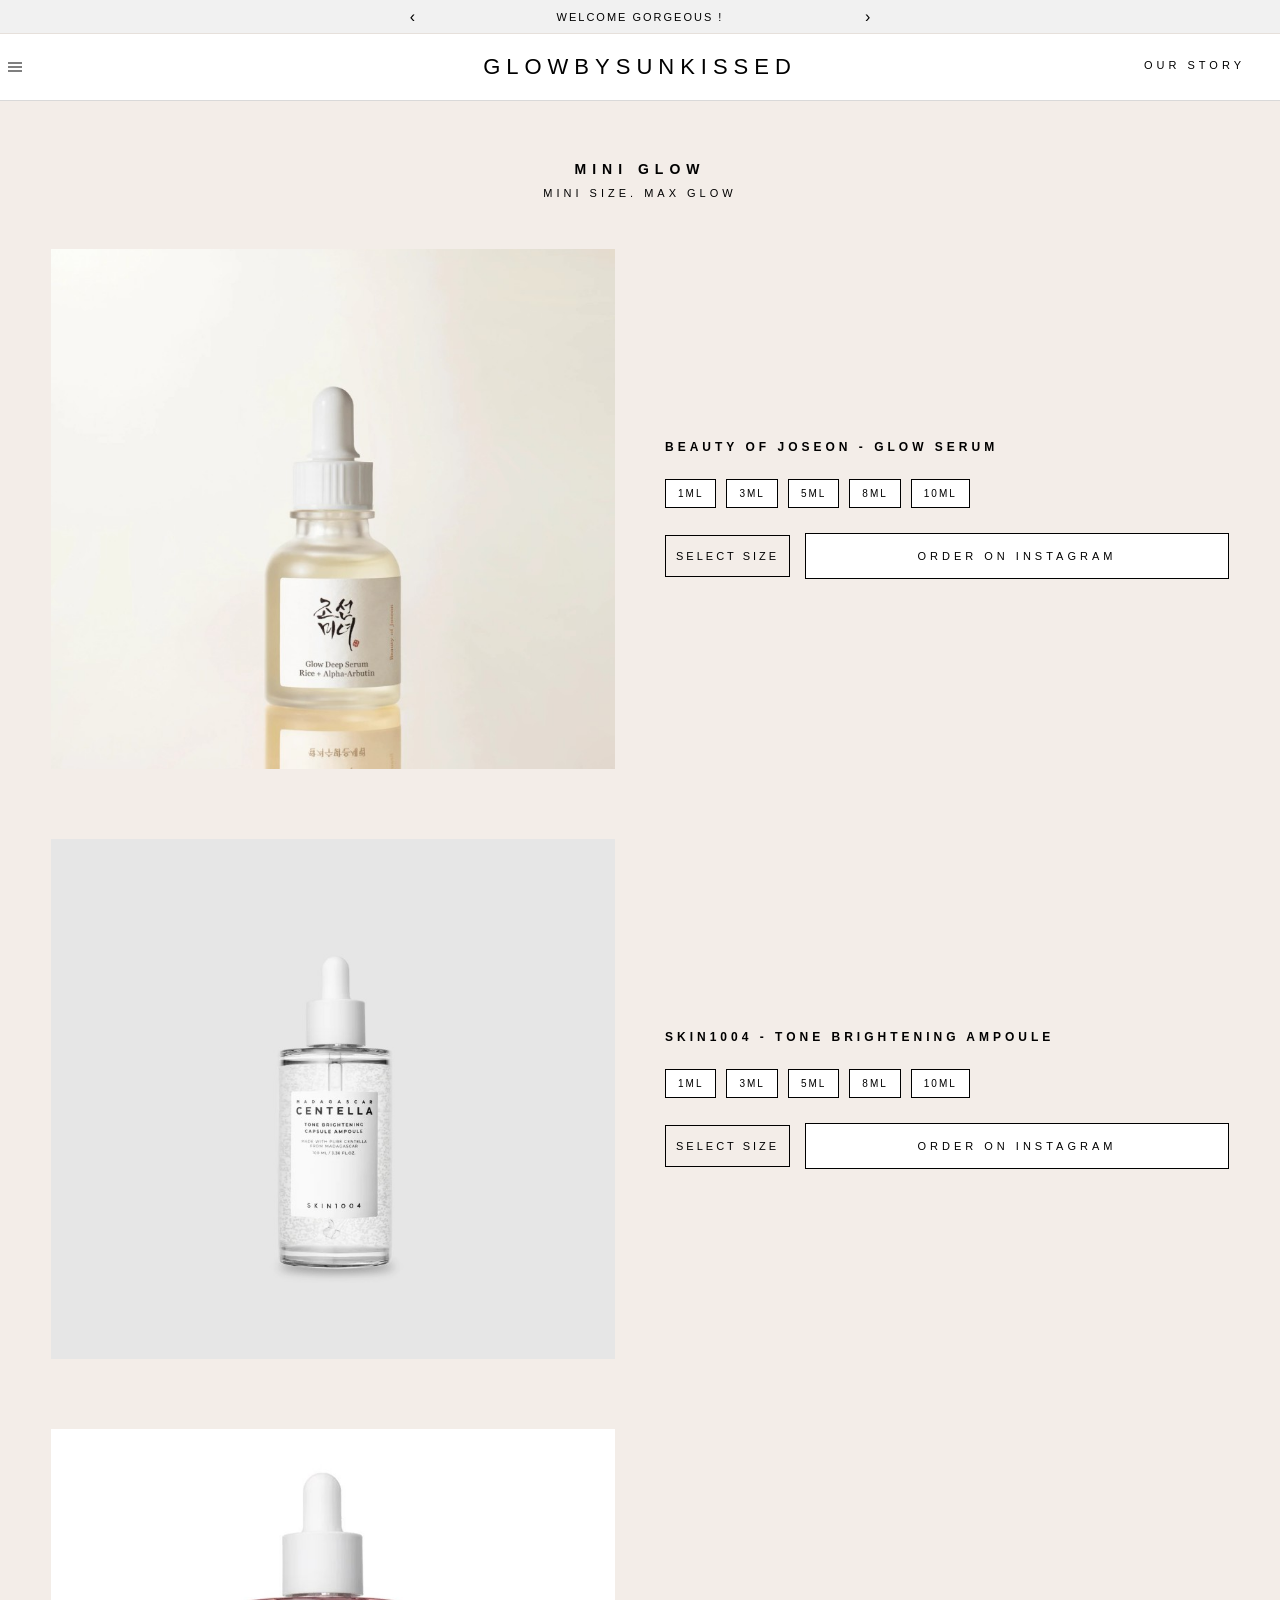
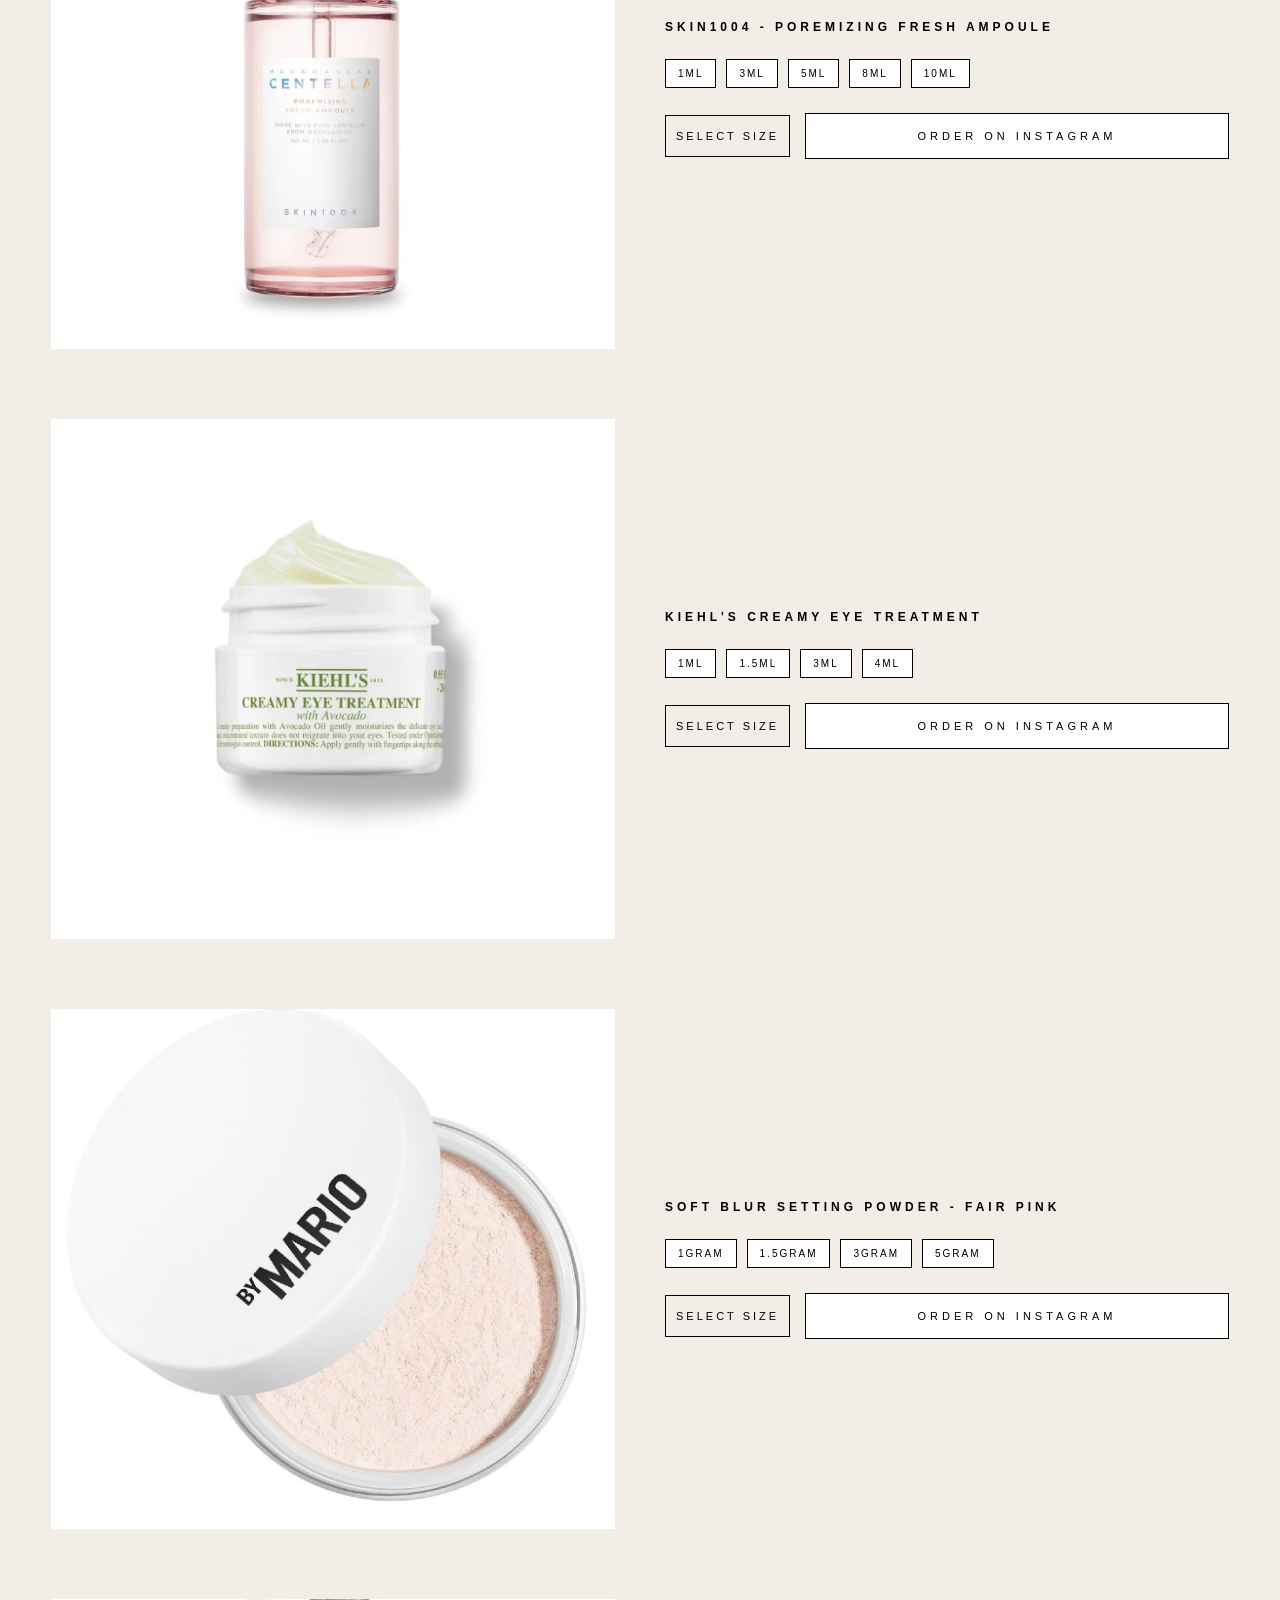
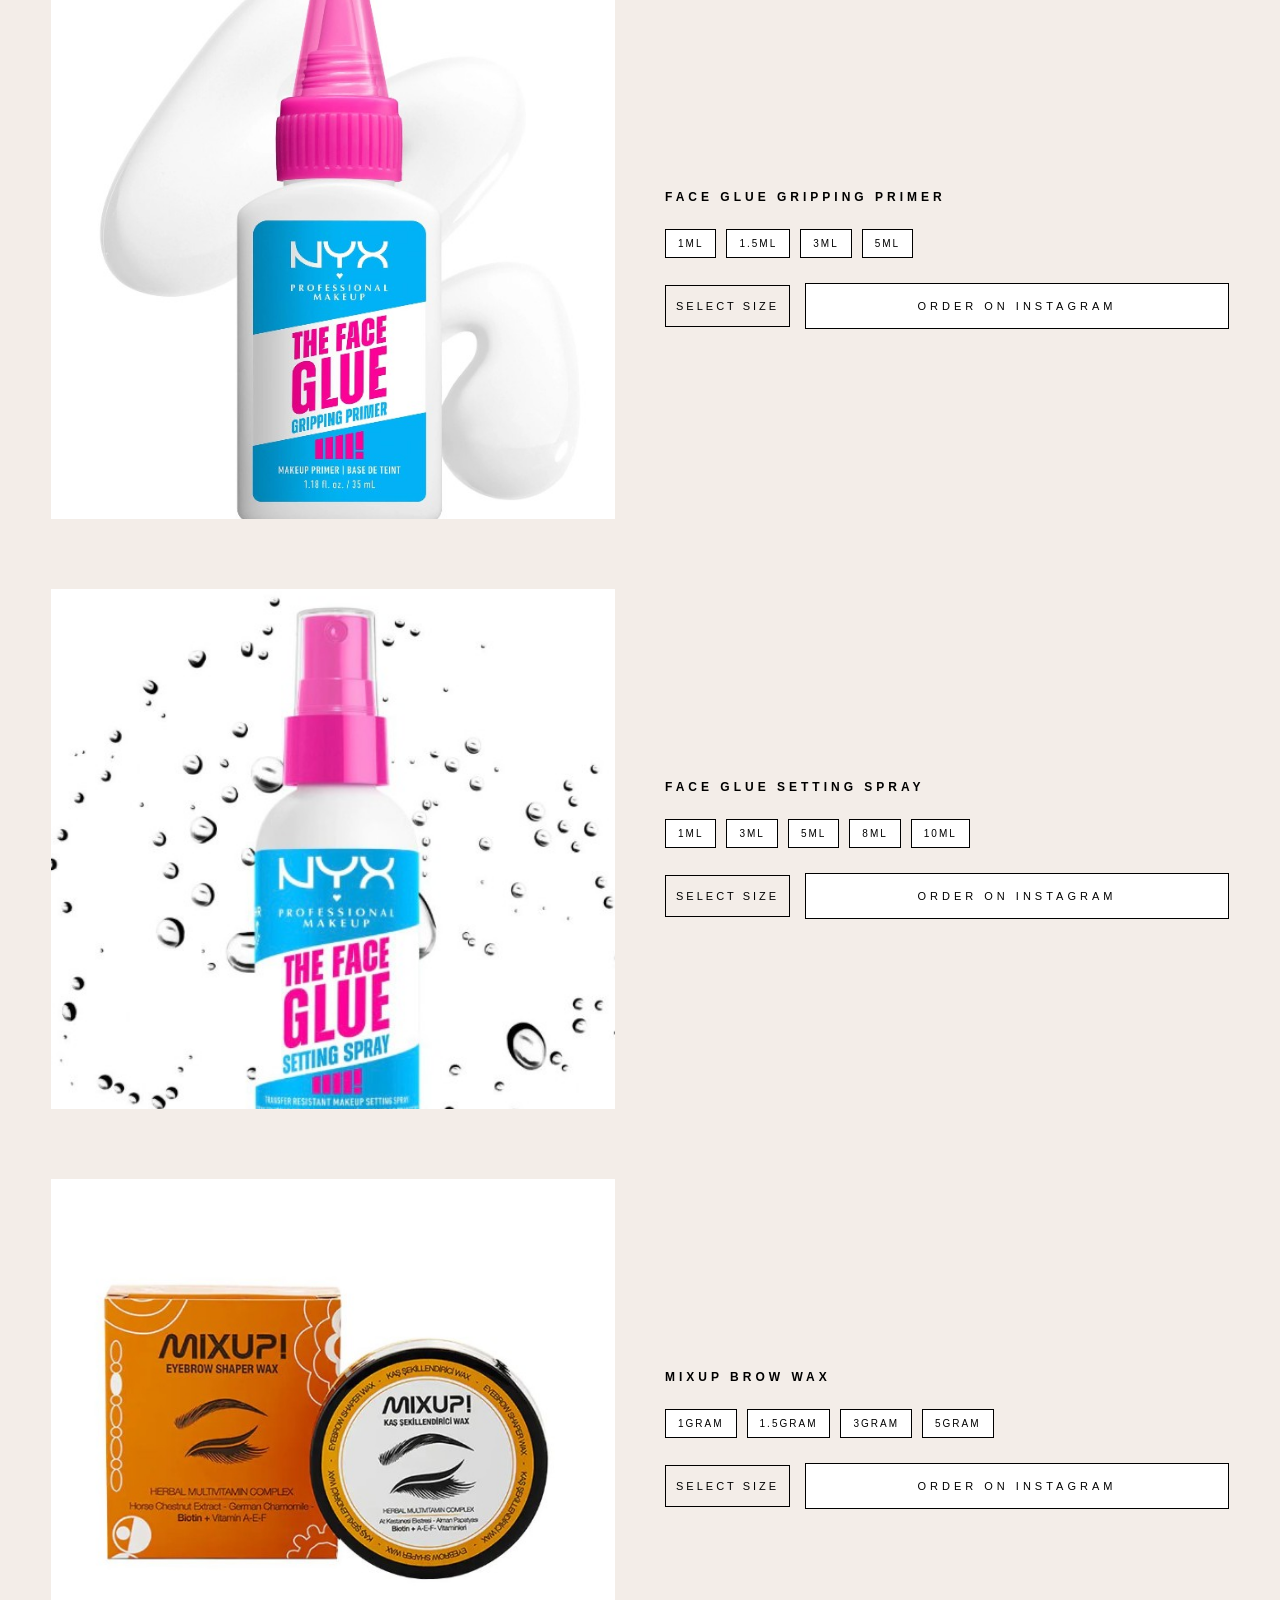
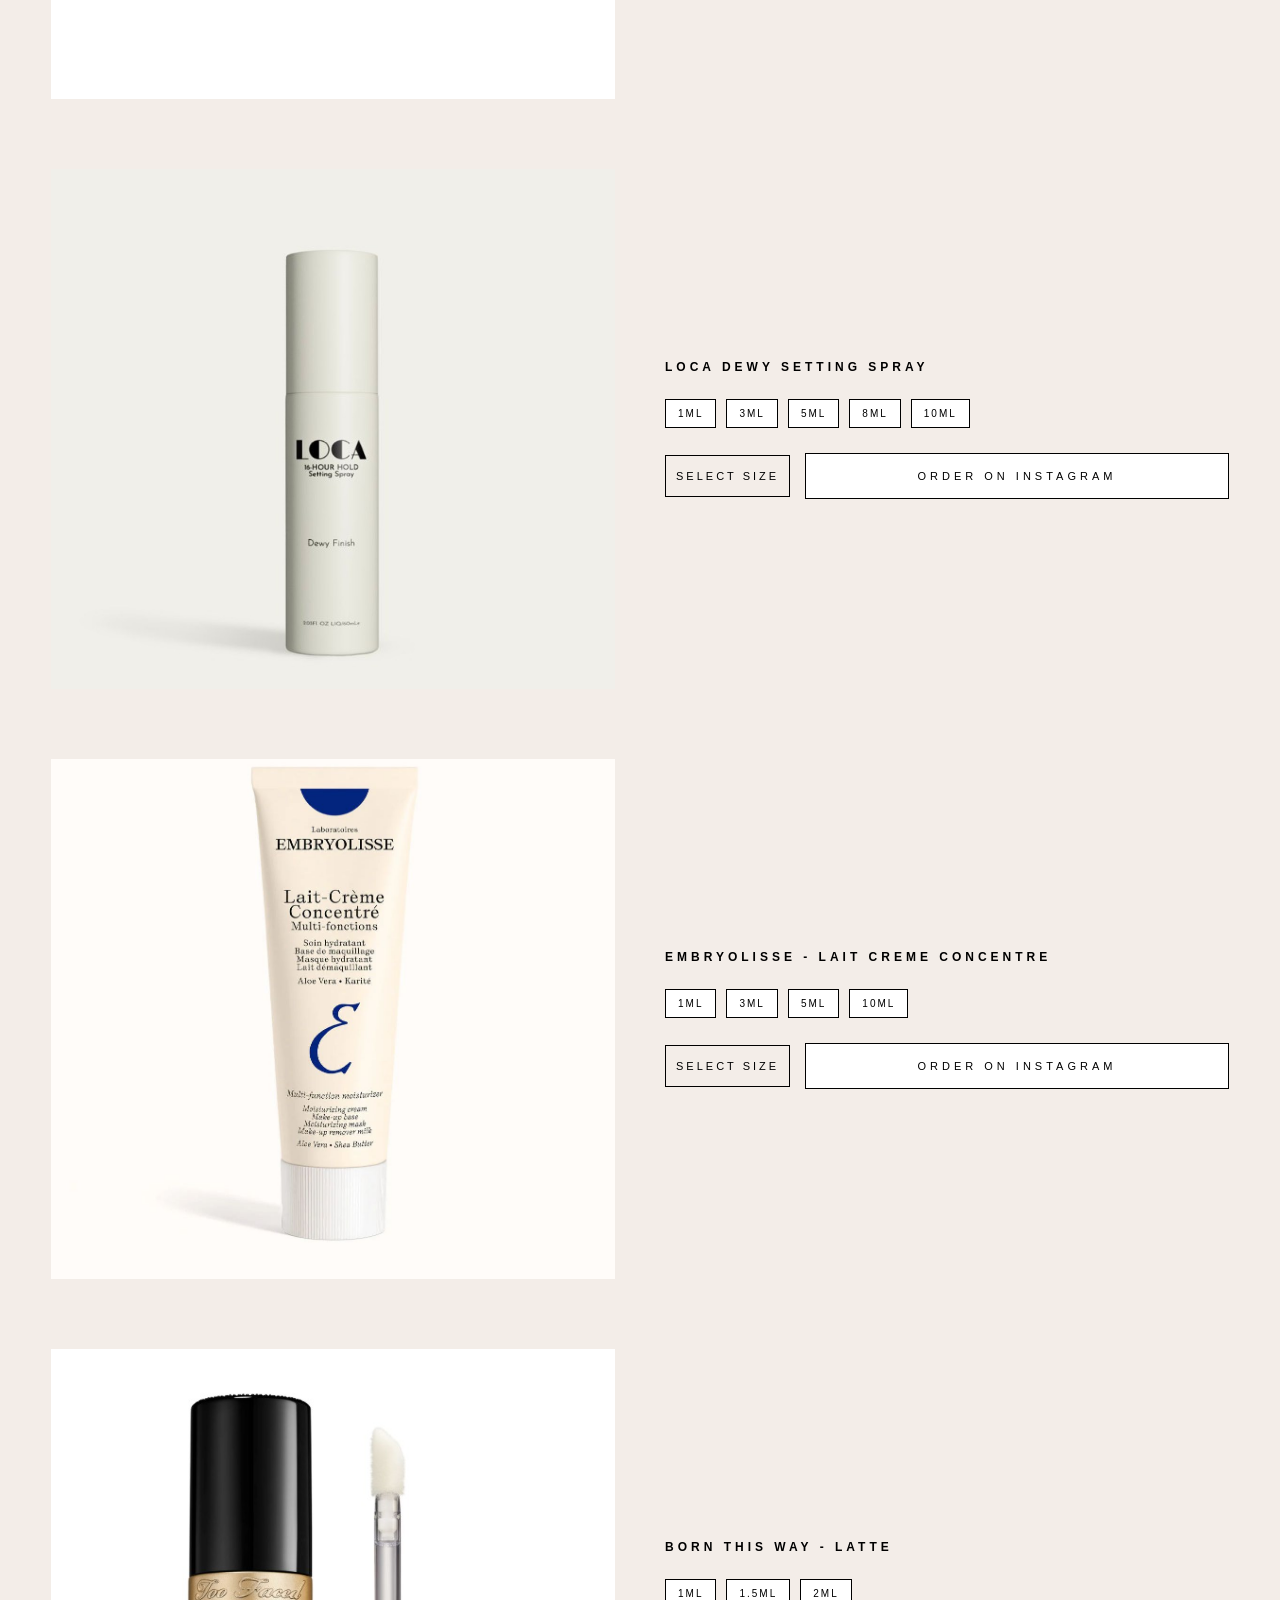
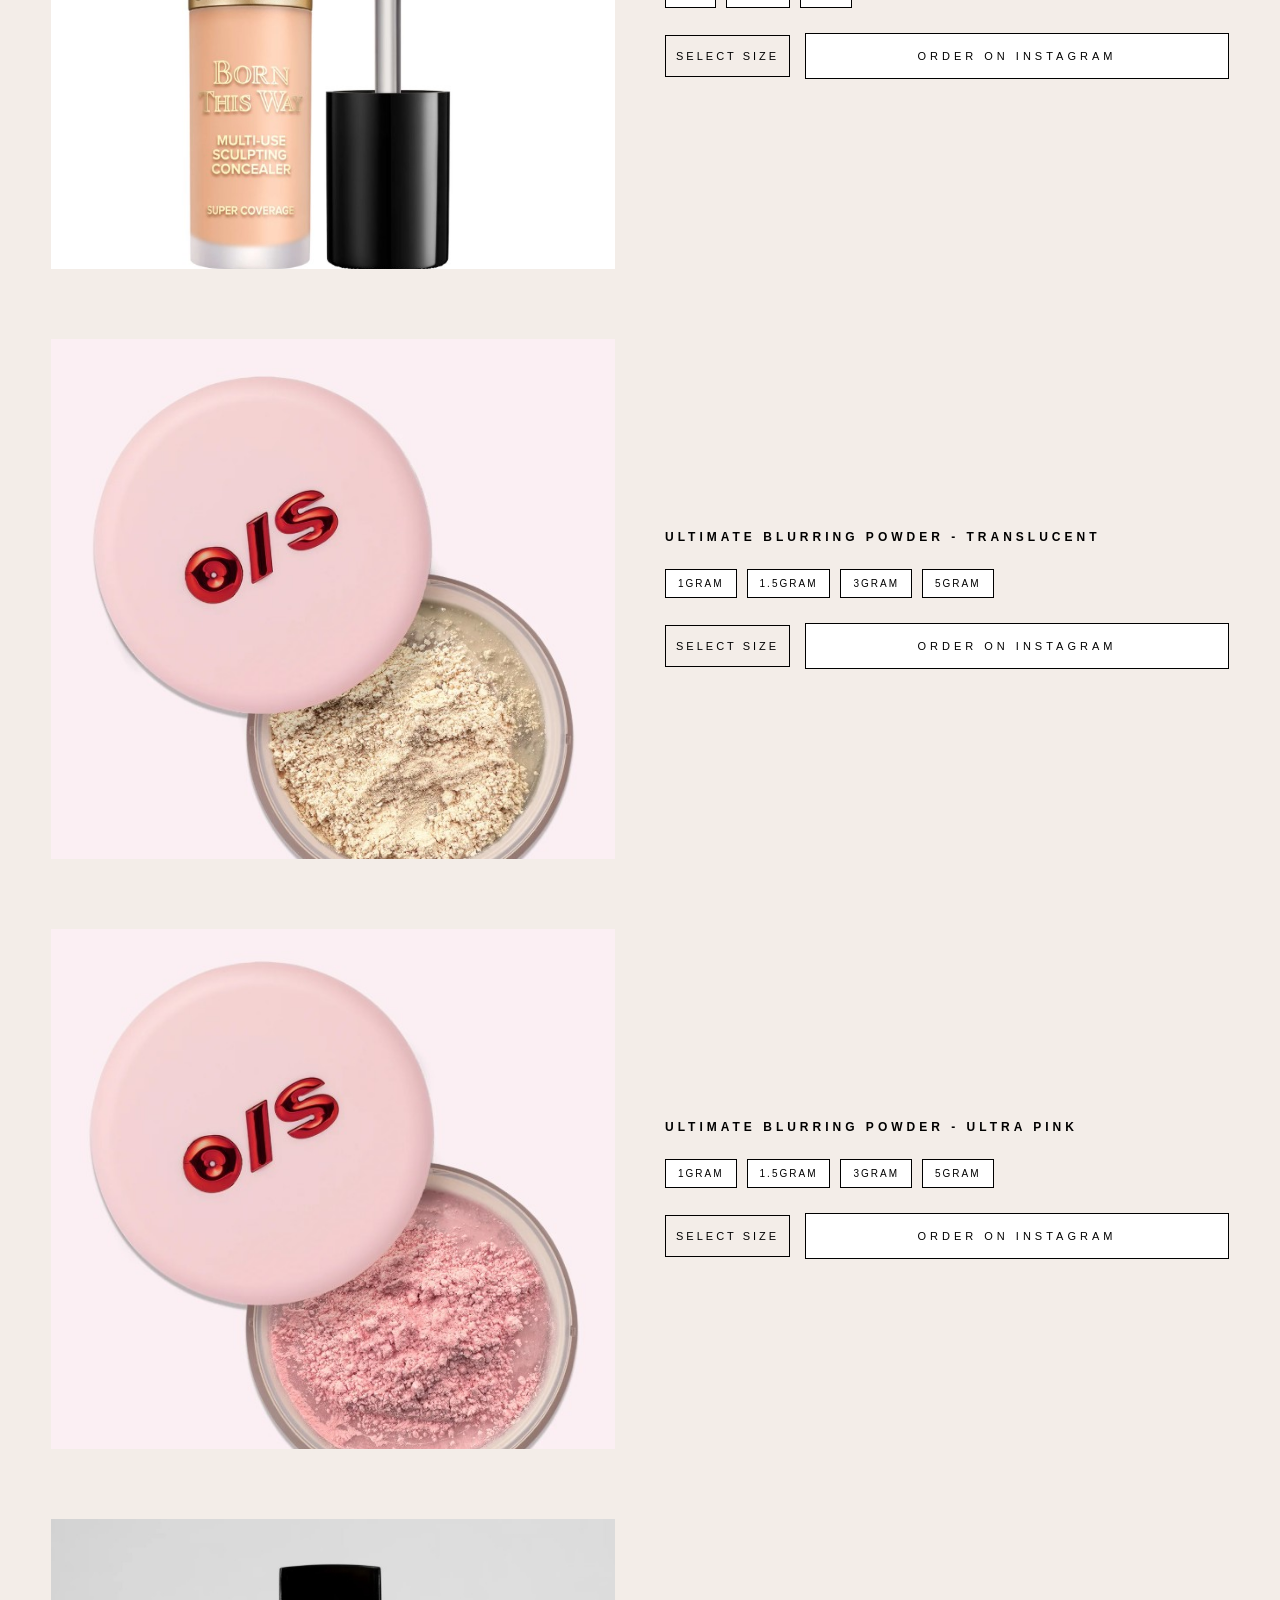
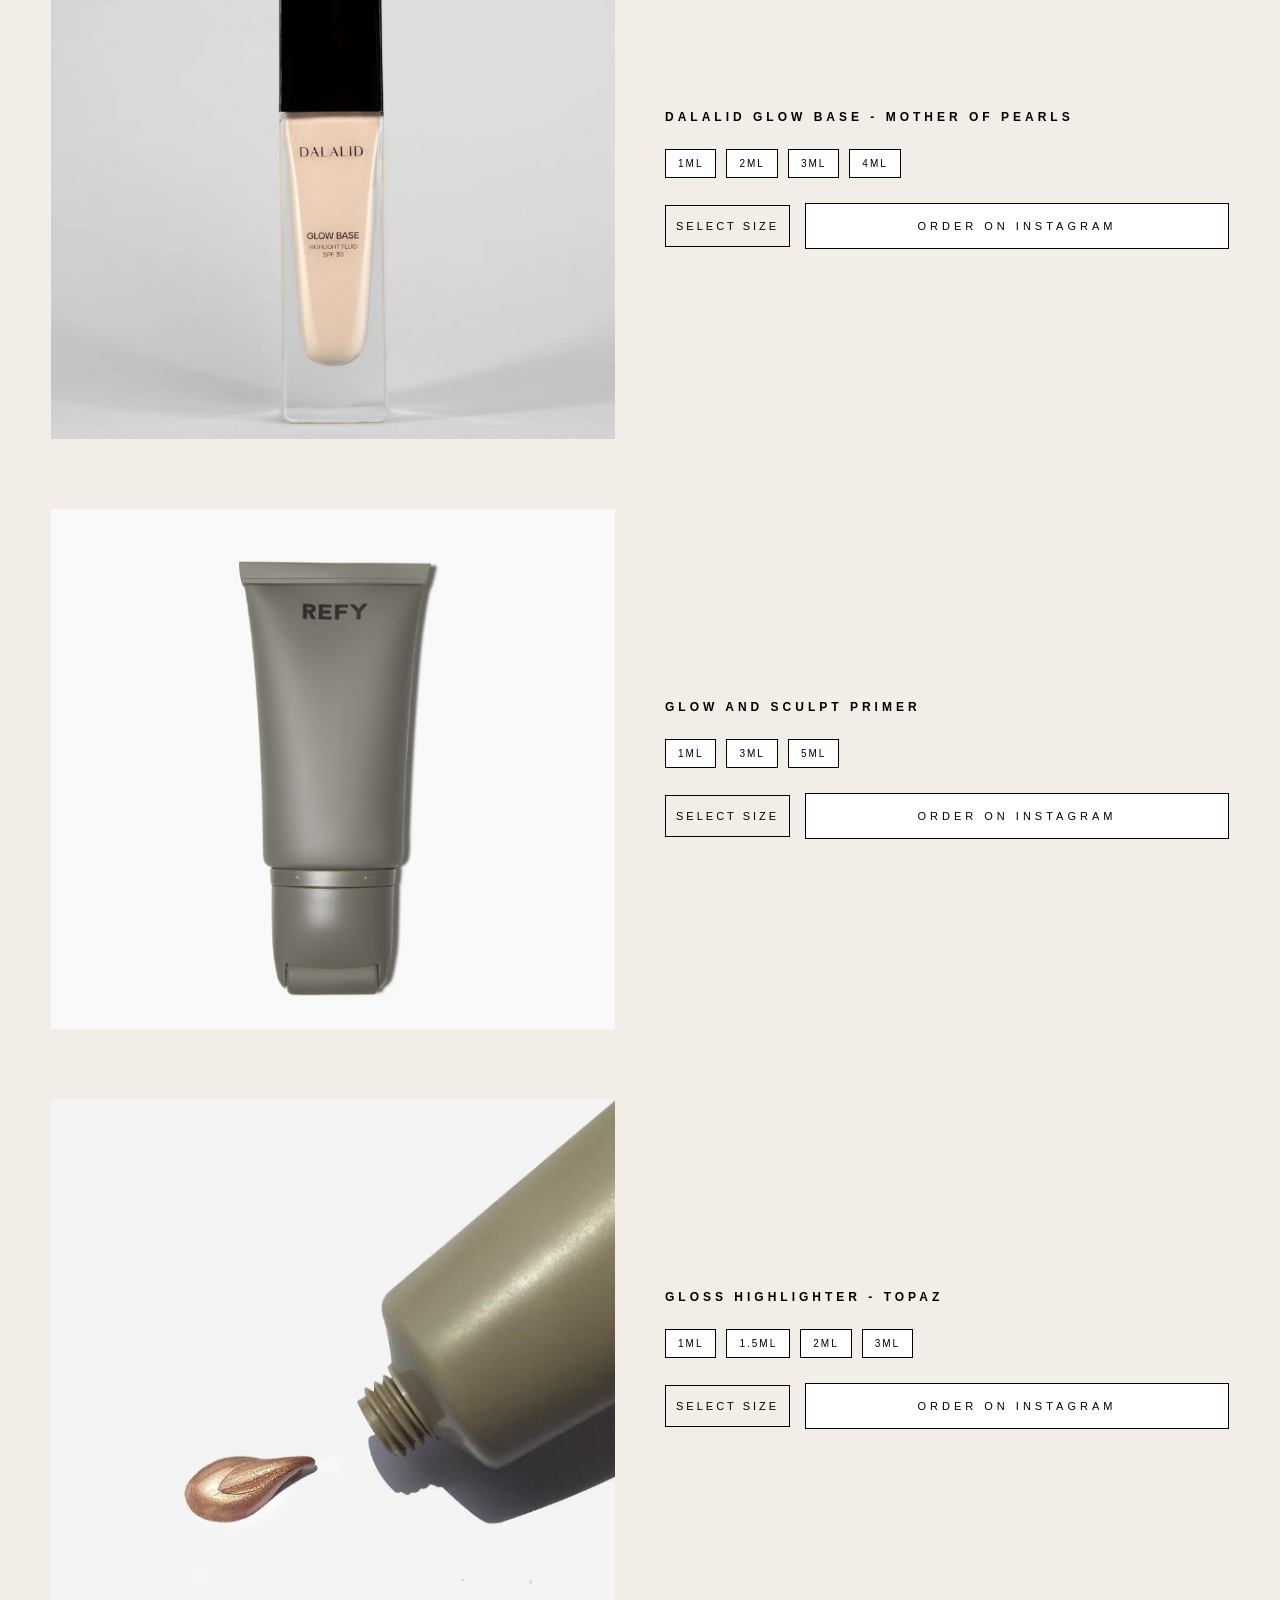
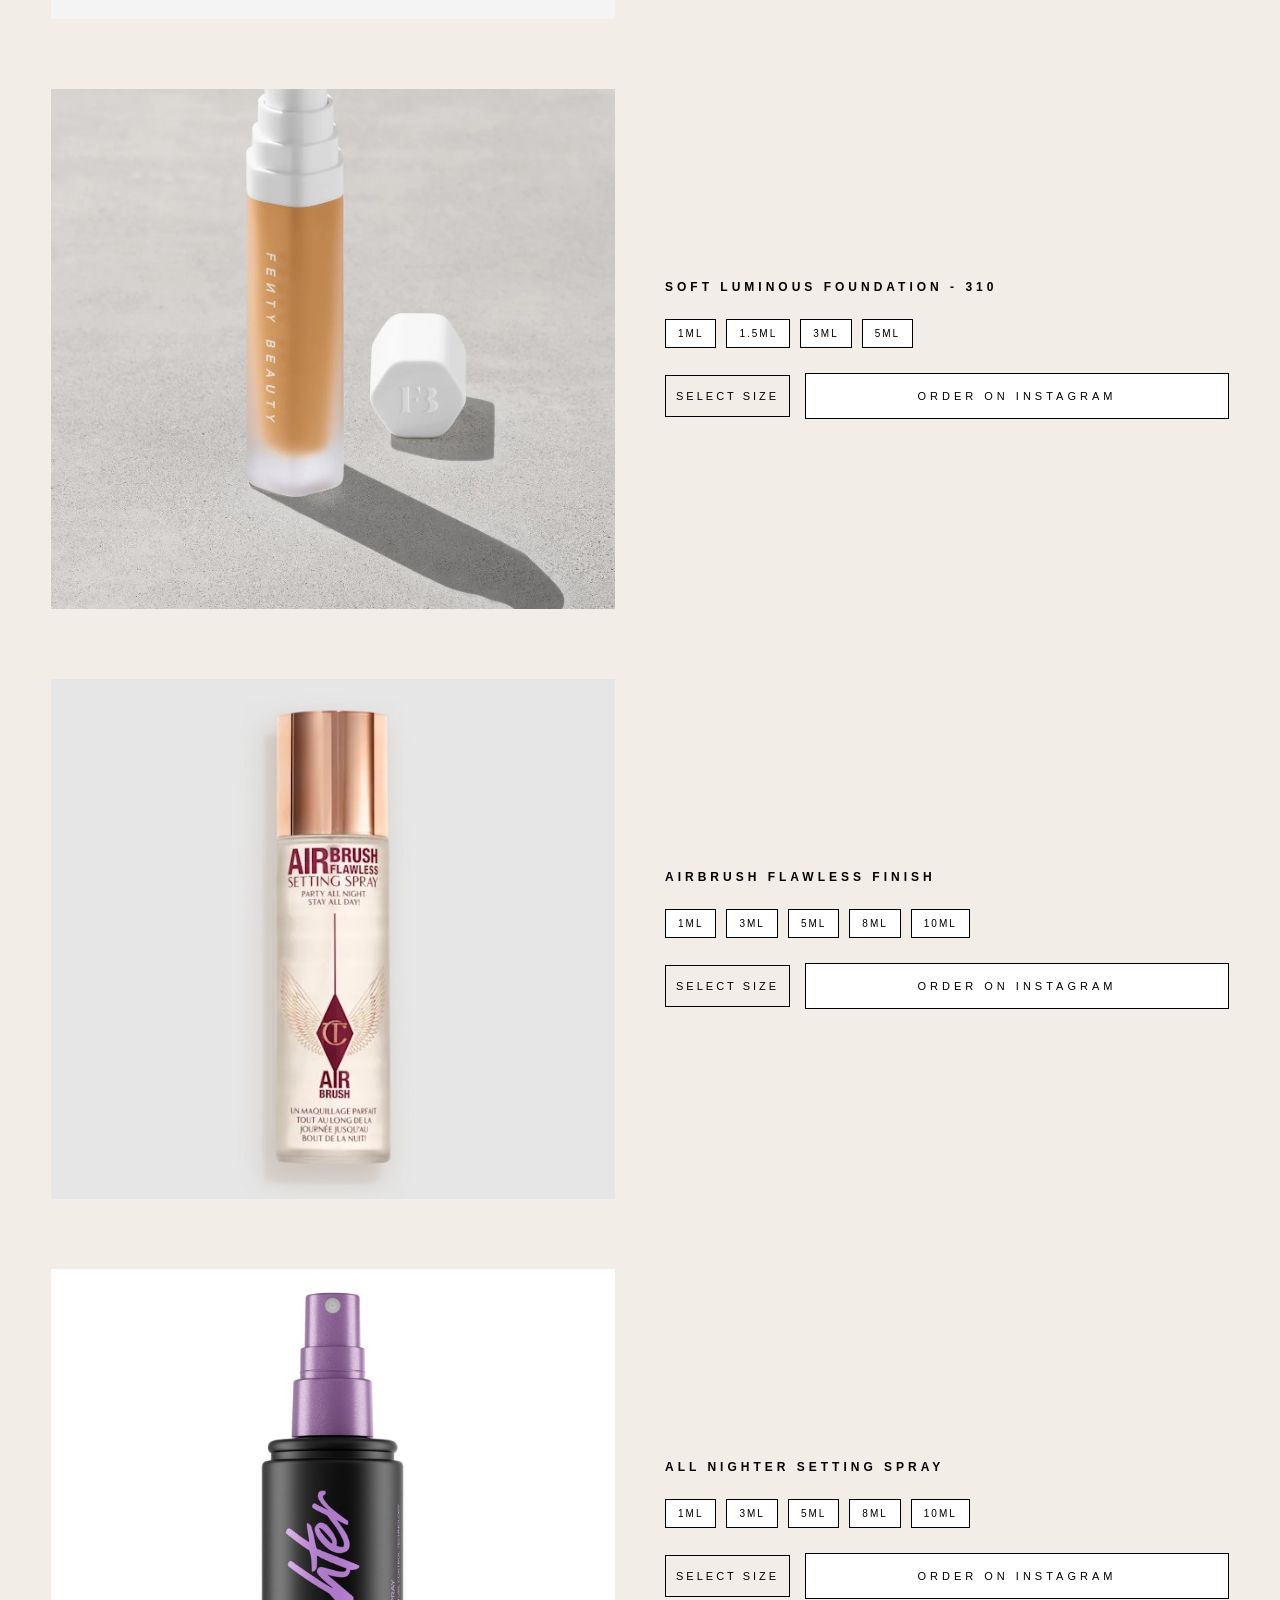
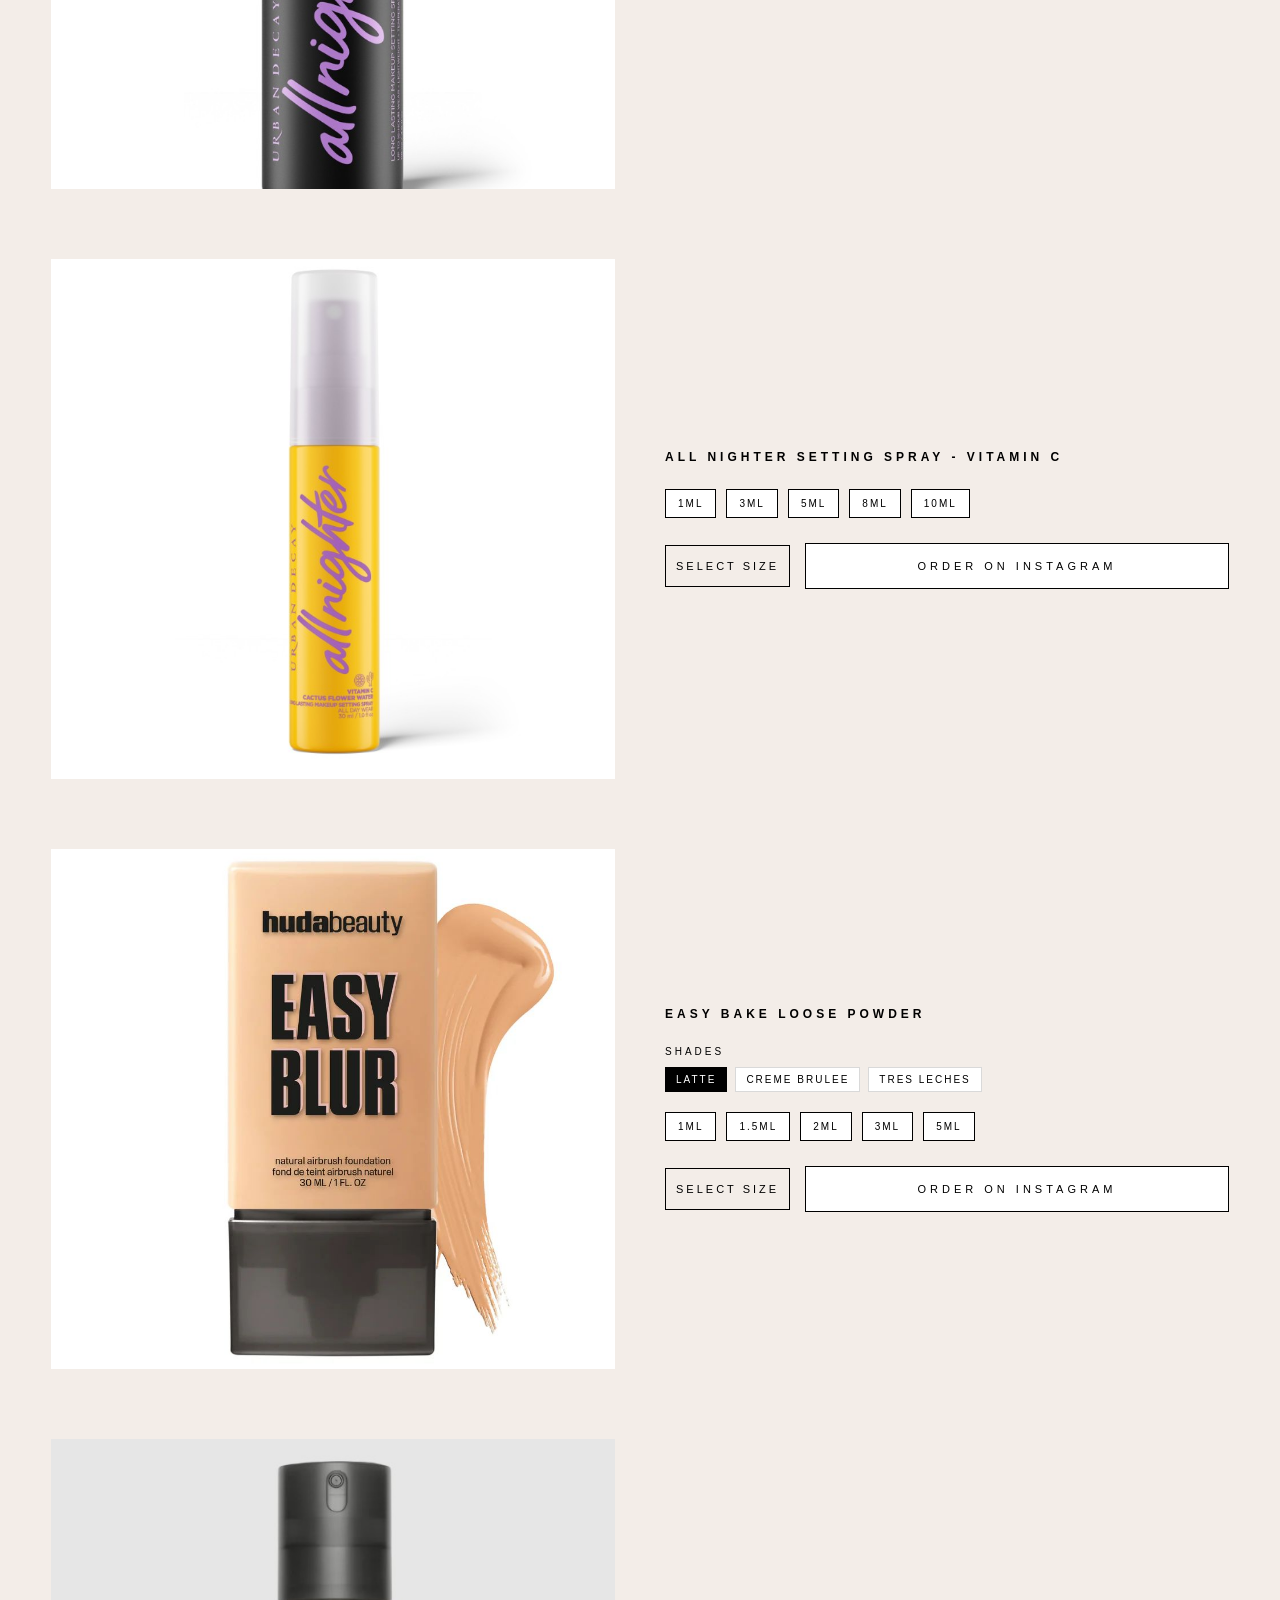
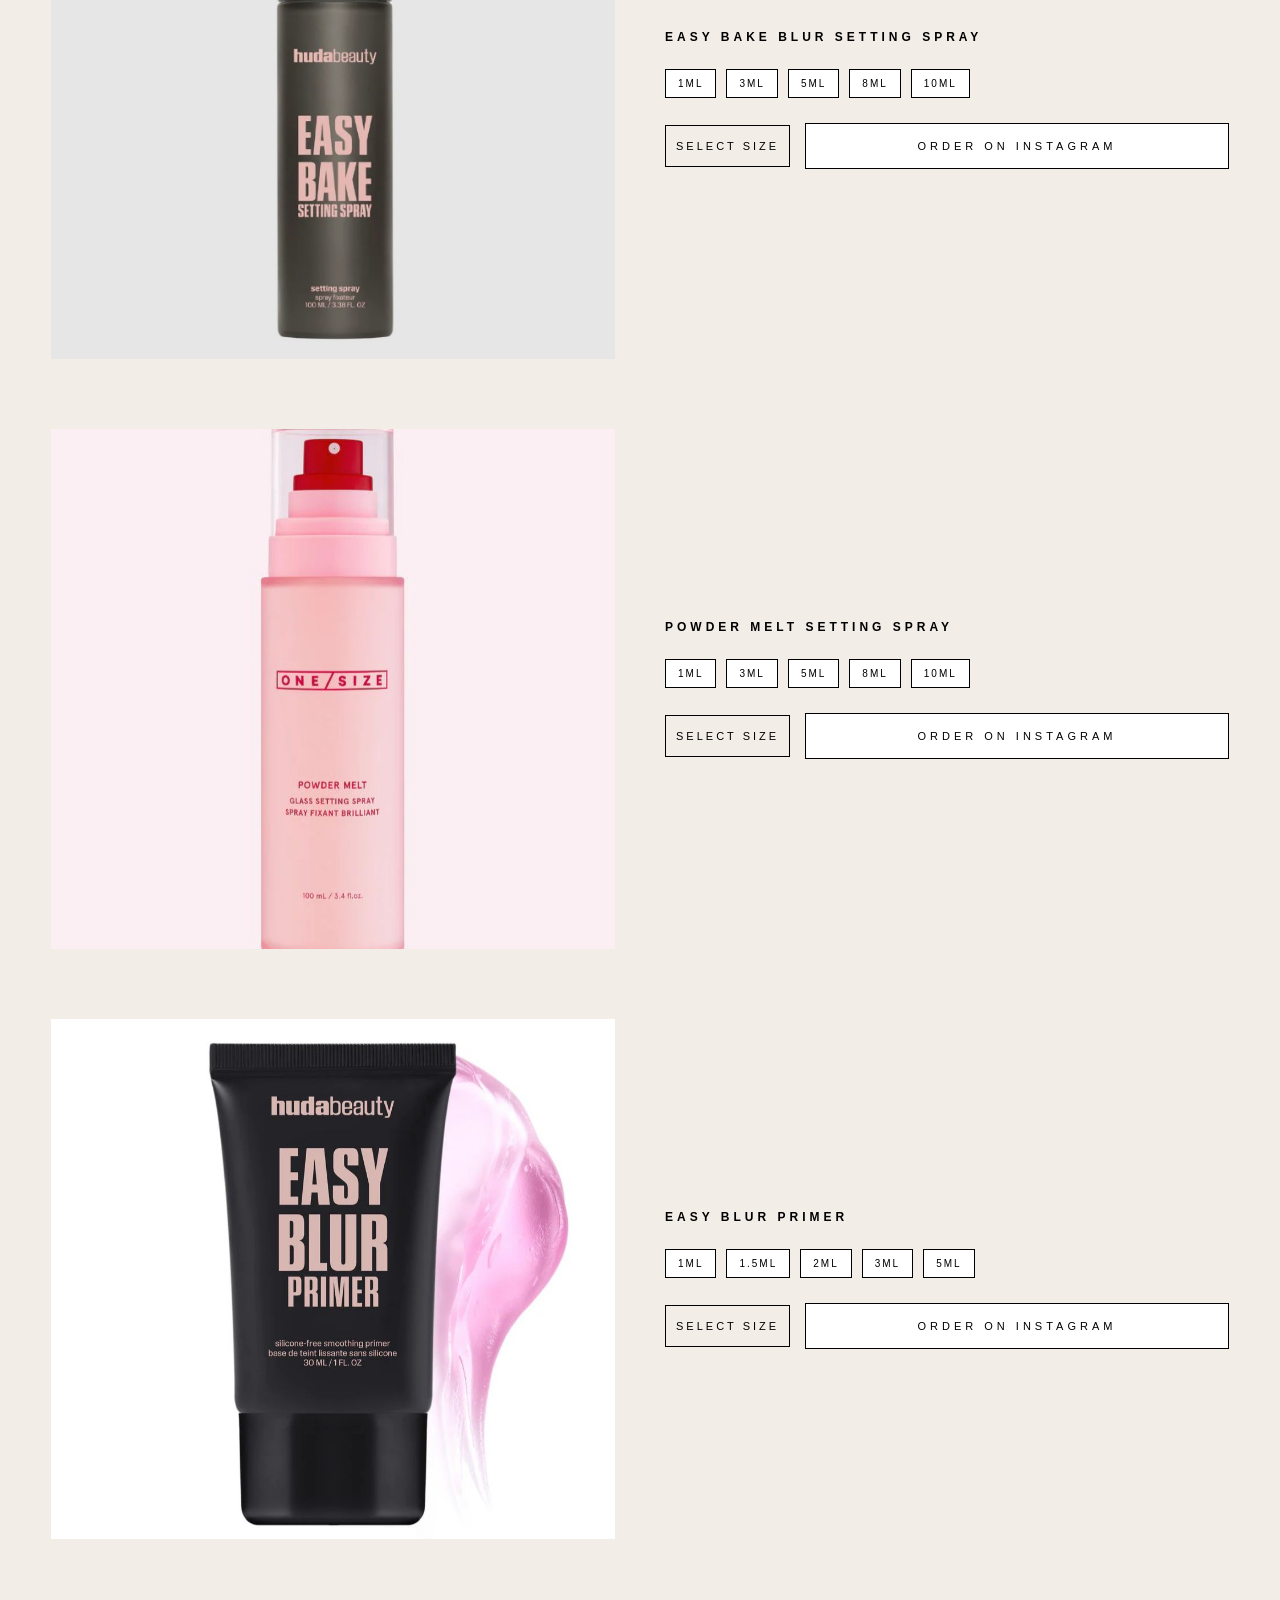
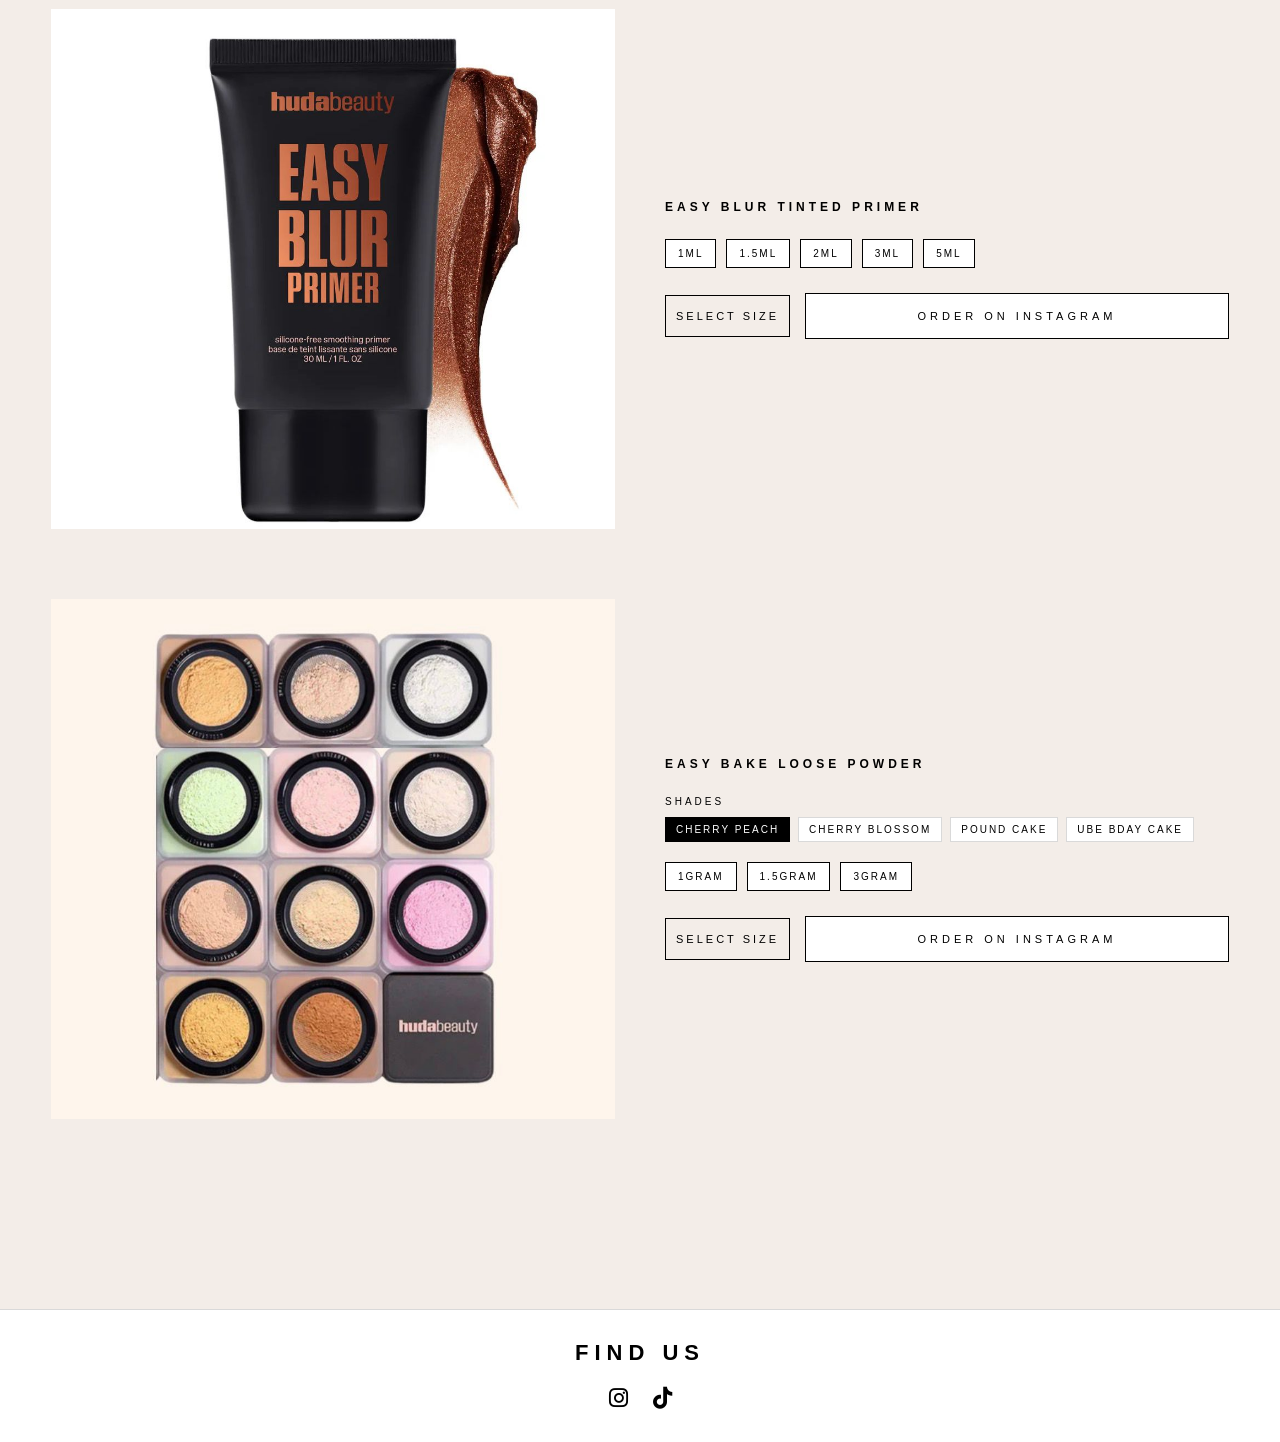
==== commit 42ab7950: "Add files via upload" ====
--- a/miniglow.html
+++ b/miniglow.html
@@ -1169,13 +1169,45 @@
 
 /* ===== MINIGLOW SIZE BUTTONS — FIXED ===== */
 document.addEventListener("DOMContentLoaded",function(){
+
   document.querySelectorAll(".mini-card").forEach(function(card){
-    var sizeBtns = card.querySelectorAll(".size-btn");
-    var priceBox = card.querySelector(".selected-price");
+
+    var shadeBtns = Array.from(card.querySelectorAll(".shade-btn"));
+    var sizeBtns  = Array.from(card.querySelectorAll(".size-btn"));
+    var priceBox  = card.querySelector(".selected-price");
+
+    /* SHADE BUTTONS — scoped to THIS card only */
+    shadeBtns.forEach(function(btn){
+      btn.addEventListener("click",function(e){
+        e.stopImmediatePropagation();
+        shadeBtns.forEach(function(b){b.classList.remove("active");});
+        btn.classList.add("active");
+      });
+    });
+
+    /* SIZE BUTTONS — scoped to THIS card only */
     sizeBtns.forEach(function(btn){
       btn.addEventListener("click",function(e){
         e.stopImmediatePropagation();
         sizeBtns.forEach(function(b){b.classList.remove("active");});
+        btn.classList.add("active");
+        if(priceBox) priceBox.textContent = btn.dataset.price+" BD";
+      });
+    });
+
+  });
+
+  /* 100% ORIGINAL label */
+  document.querySelectorAll(".mini-info").forEach(function(info){
+    if(info.querySelector(".original-product")) return;
+    var orig=document.createElement("p");
+    orig.className="original-product";
+    orig.textContent="100% ORIGINAL PRODUCT";
+    var nm=info.querySelector(".mini-name");
+    if(nm)nm.insertAdjacentElement("afterend",orig);
+  });
+
+});
         btn.classList.add("active");
         if(priceBox) priceBox.textContent = btn.dataset.price+" BD";
       });
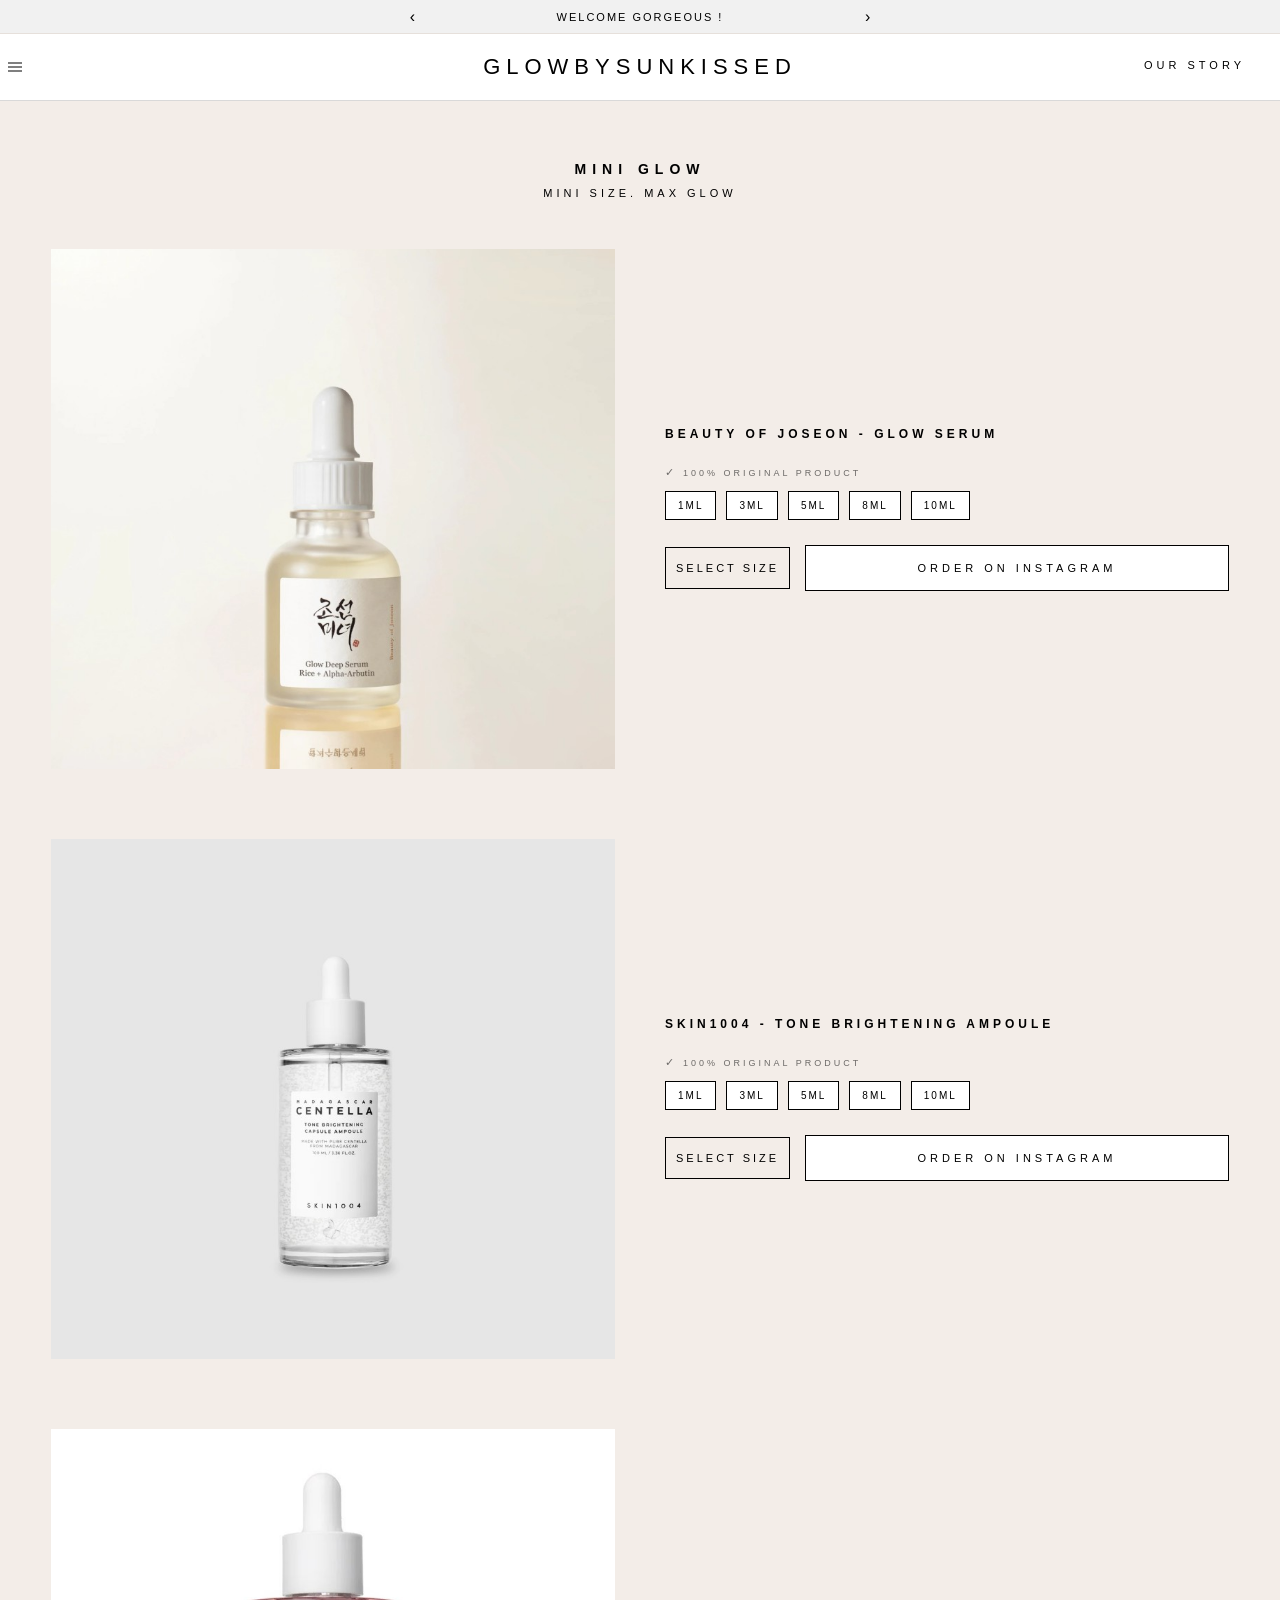
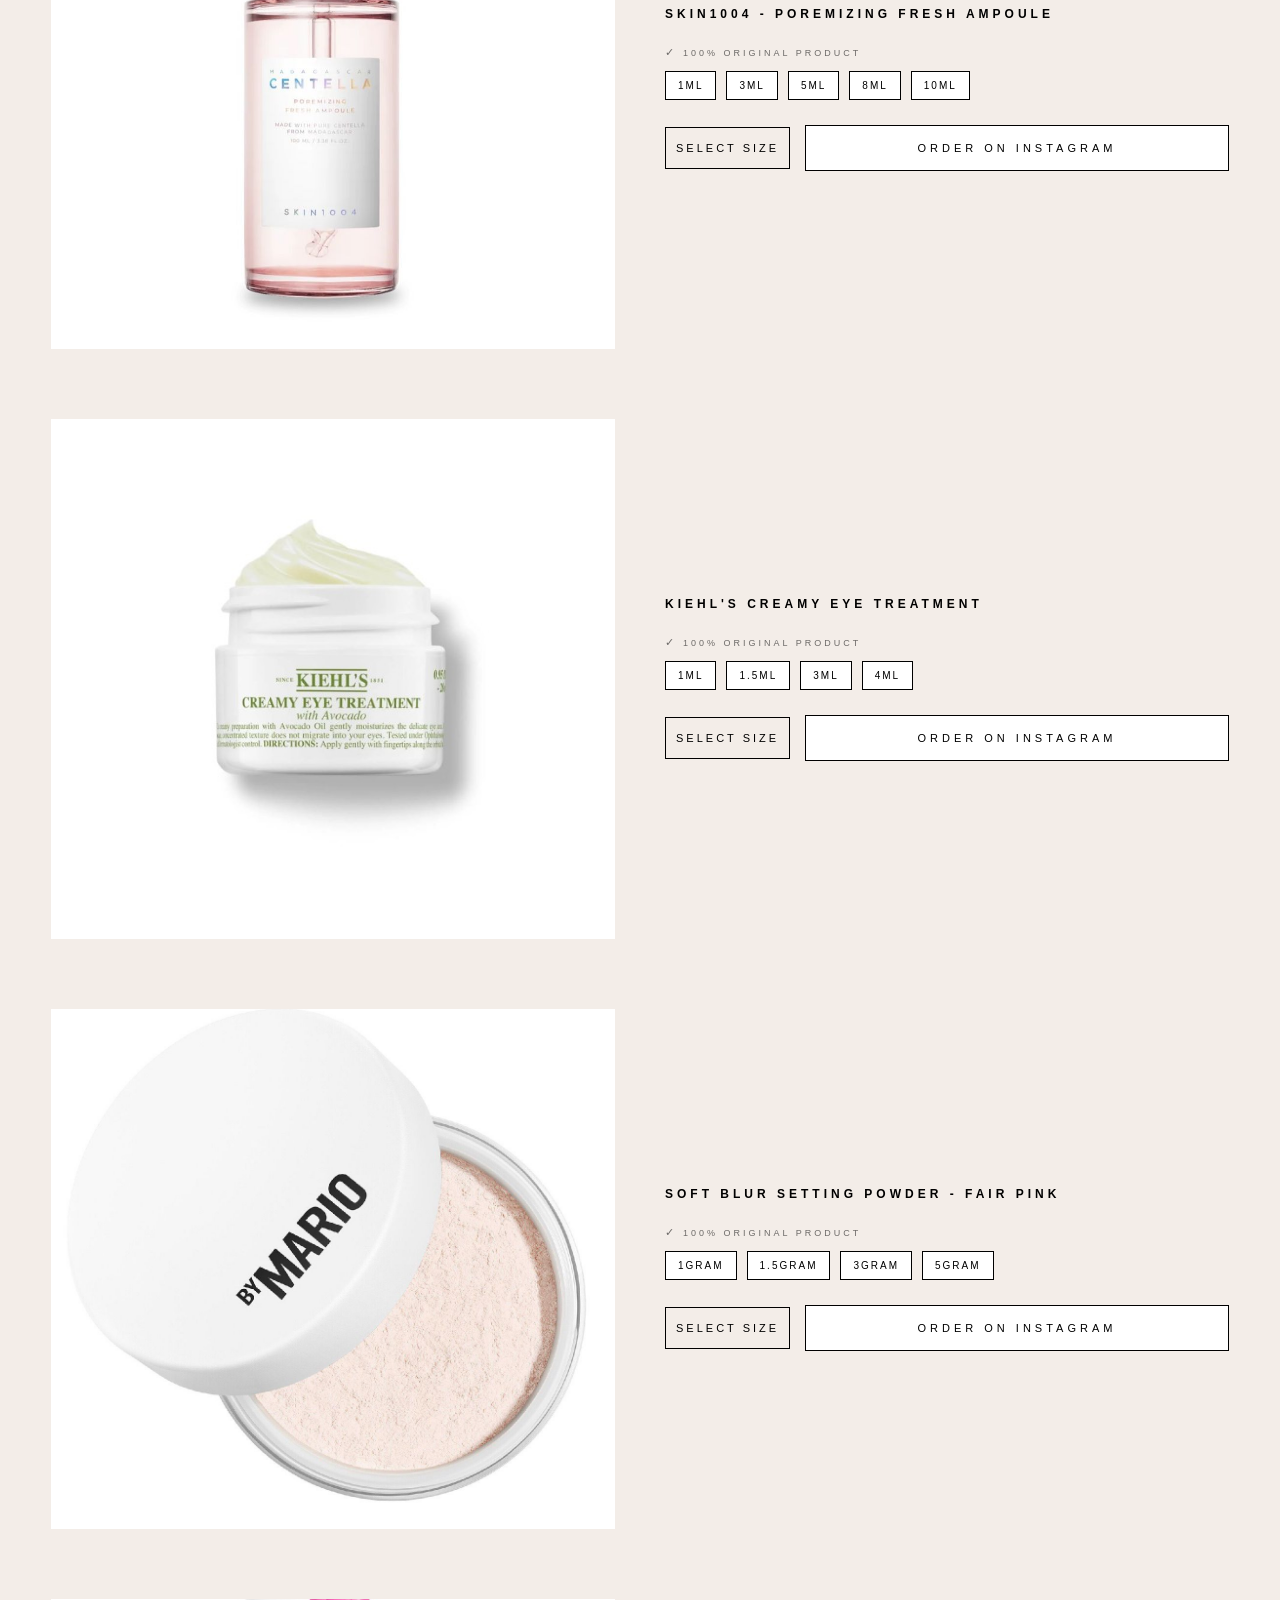
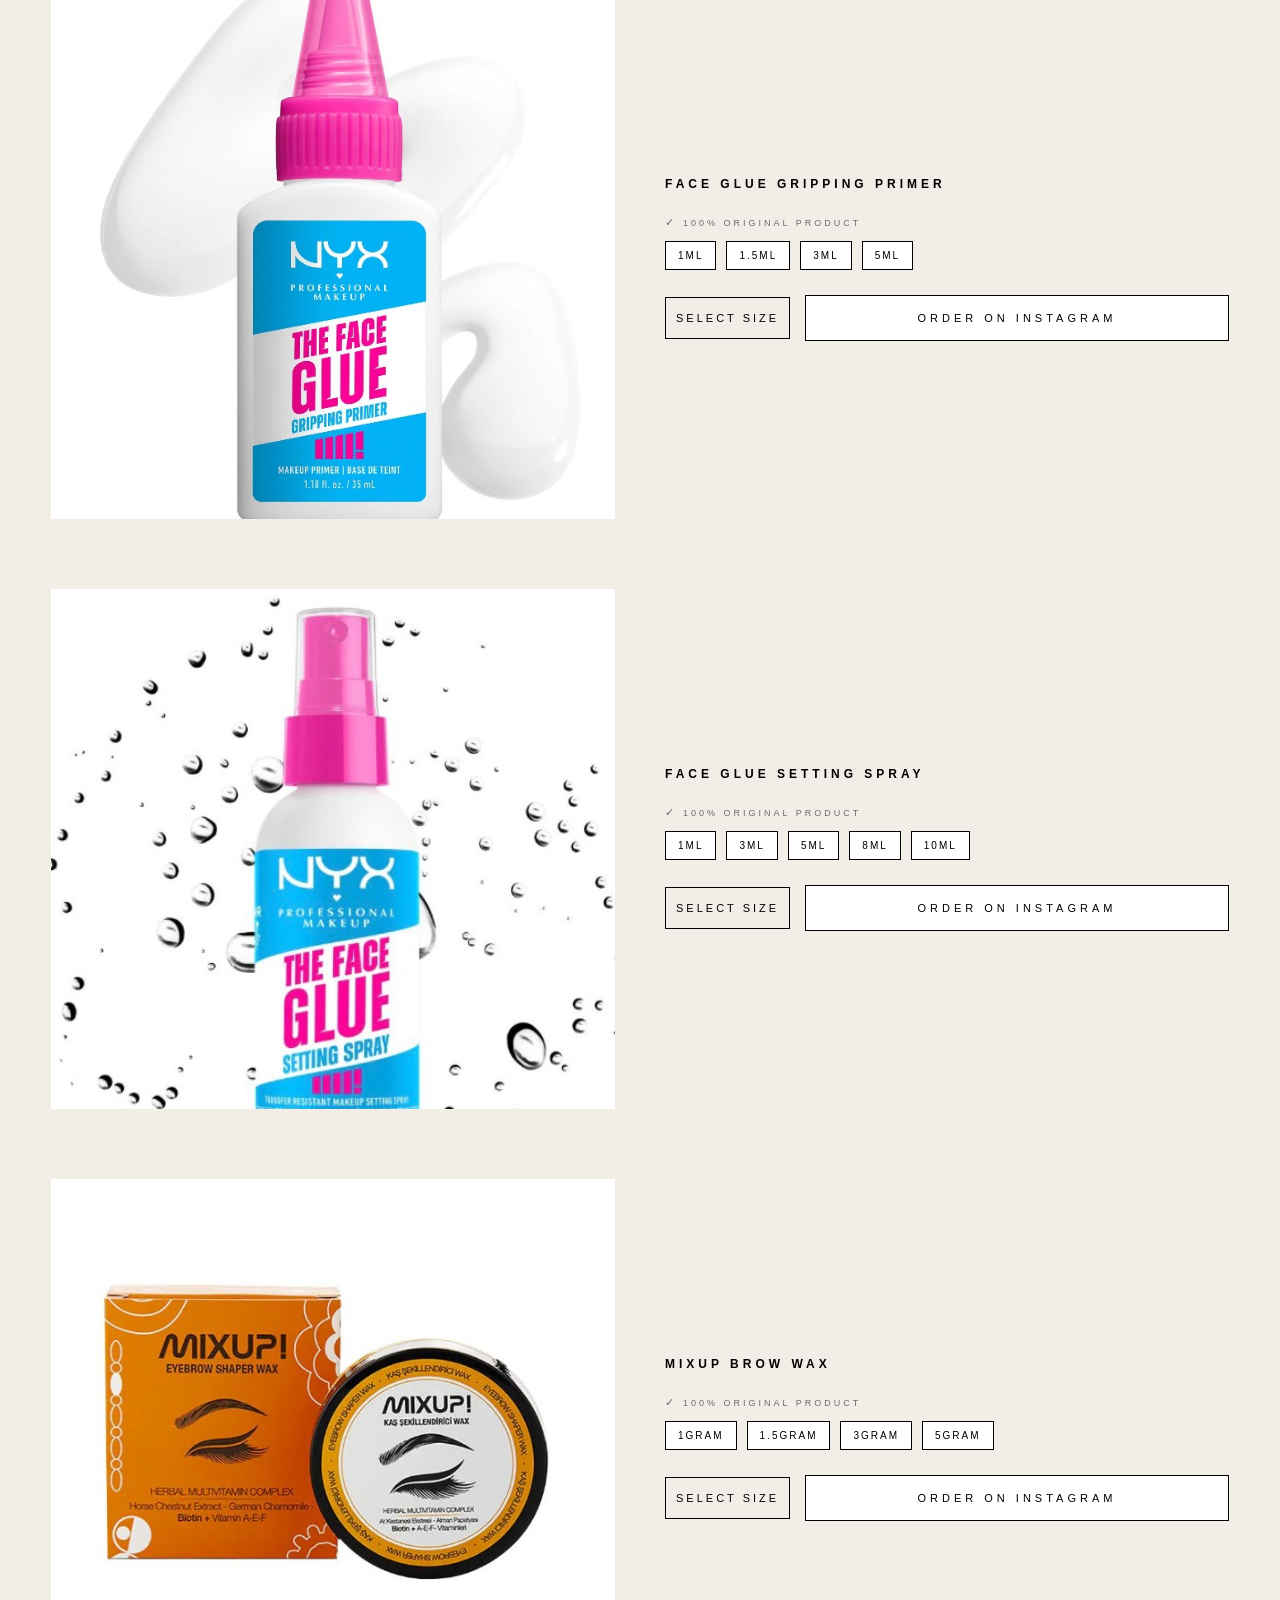
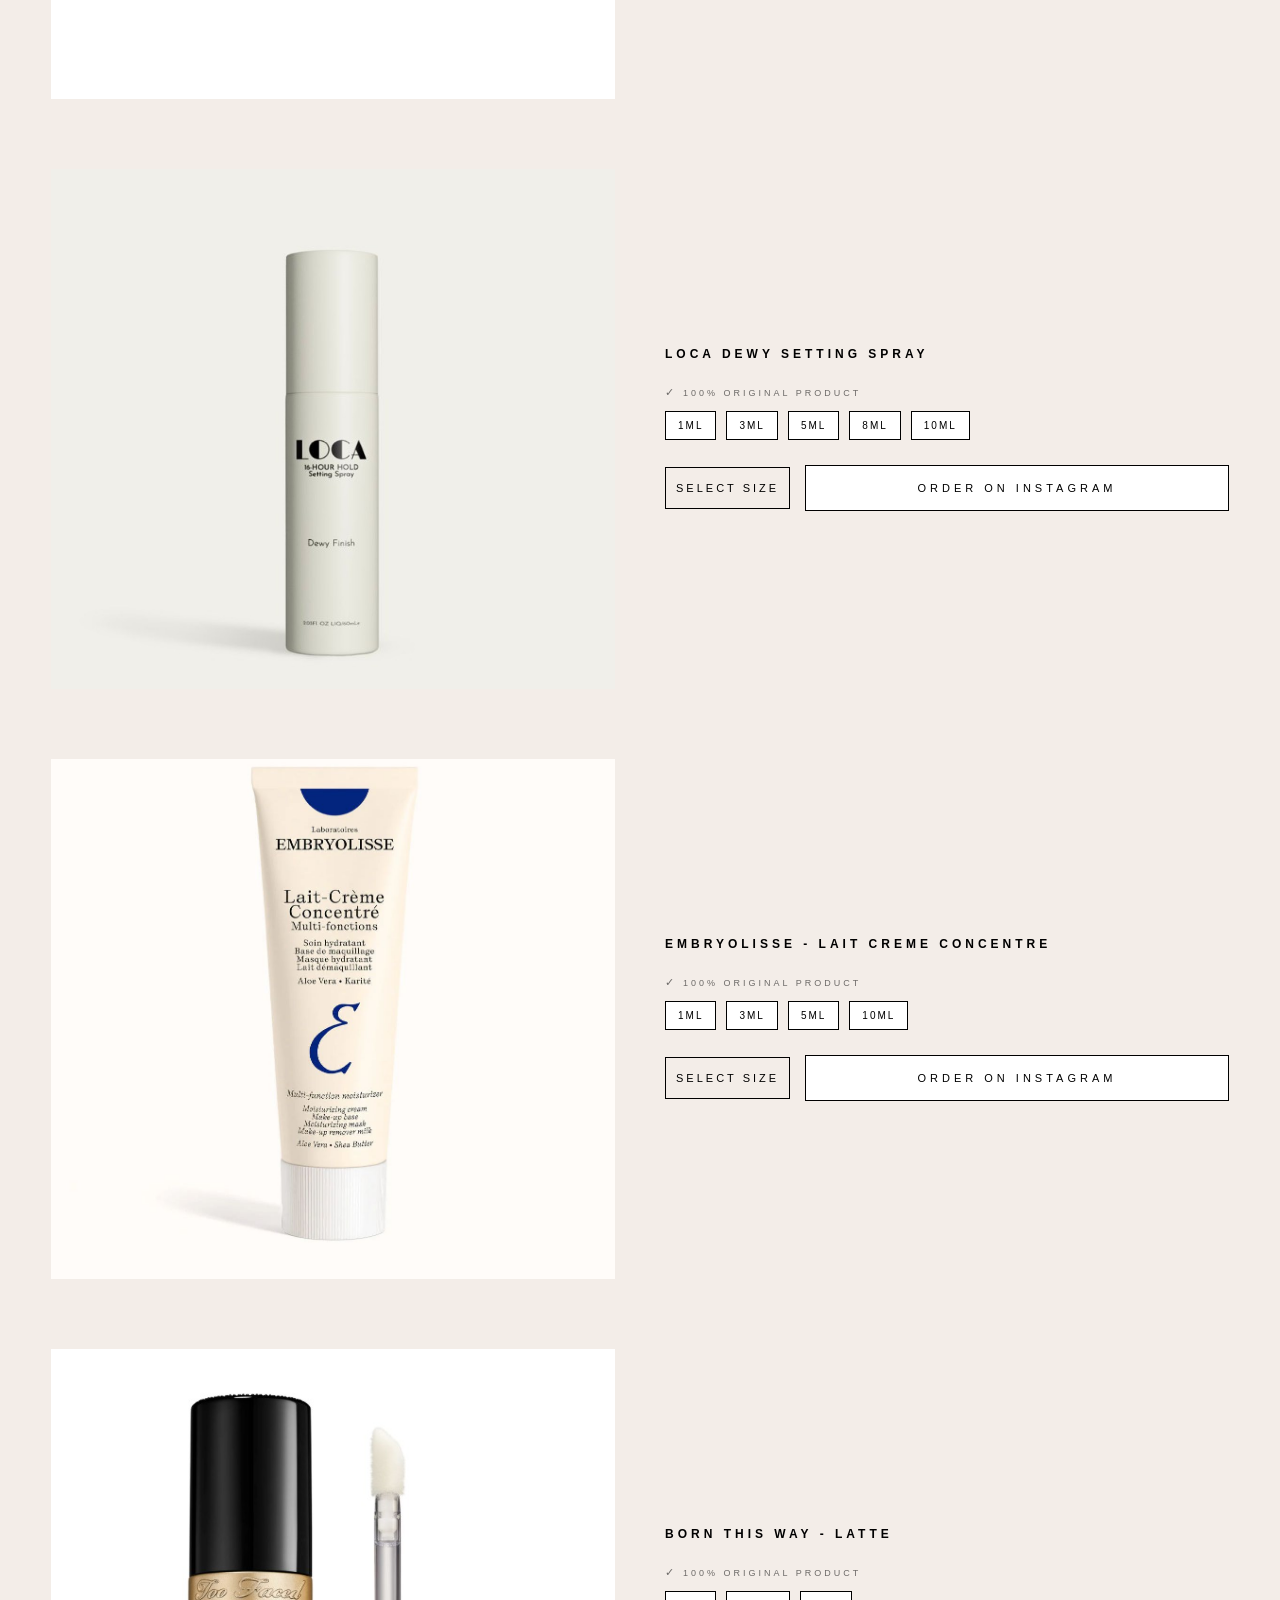
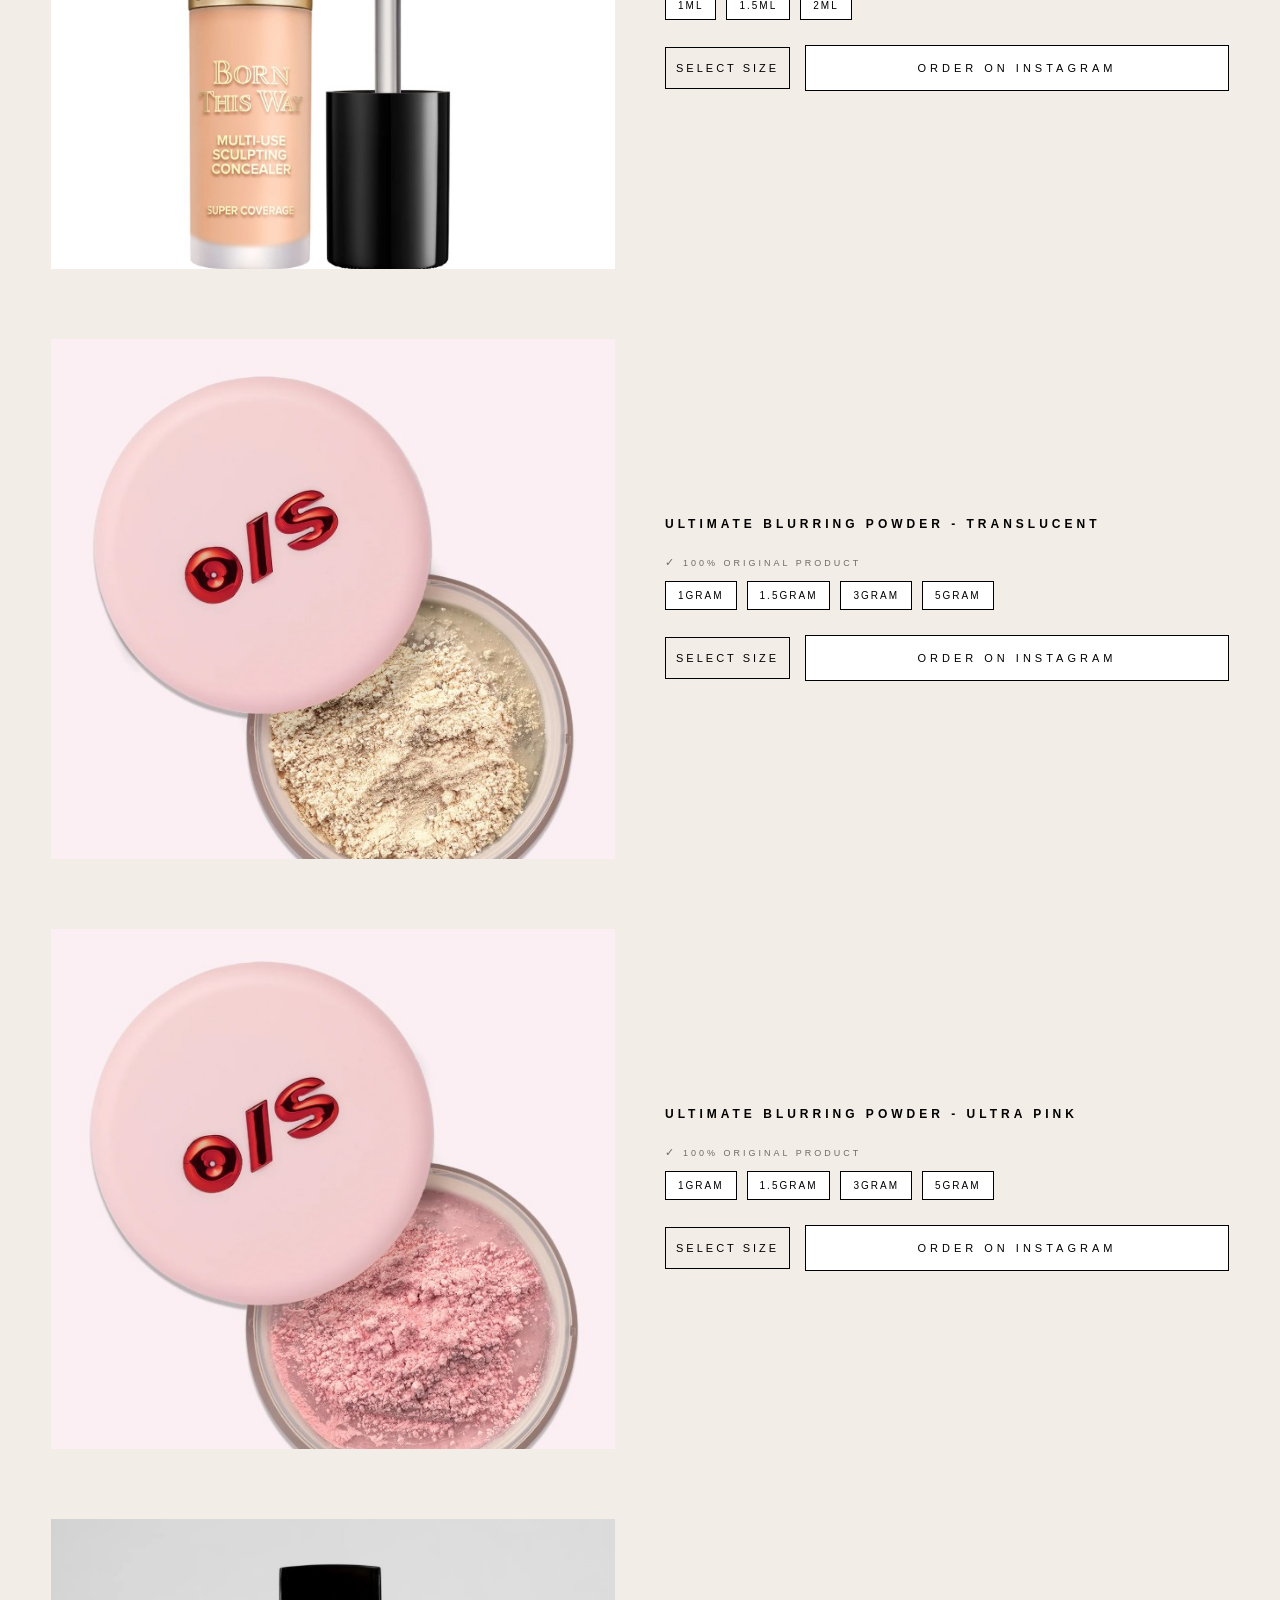
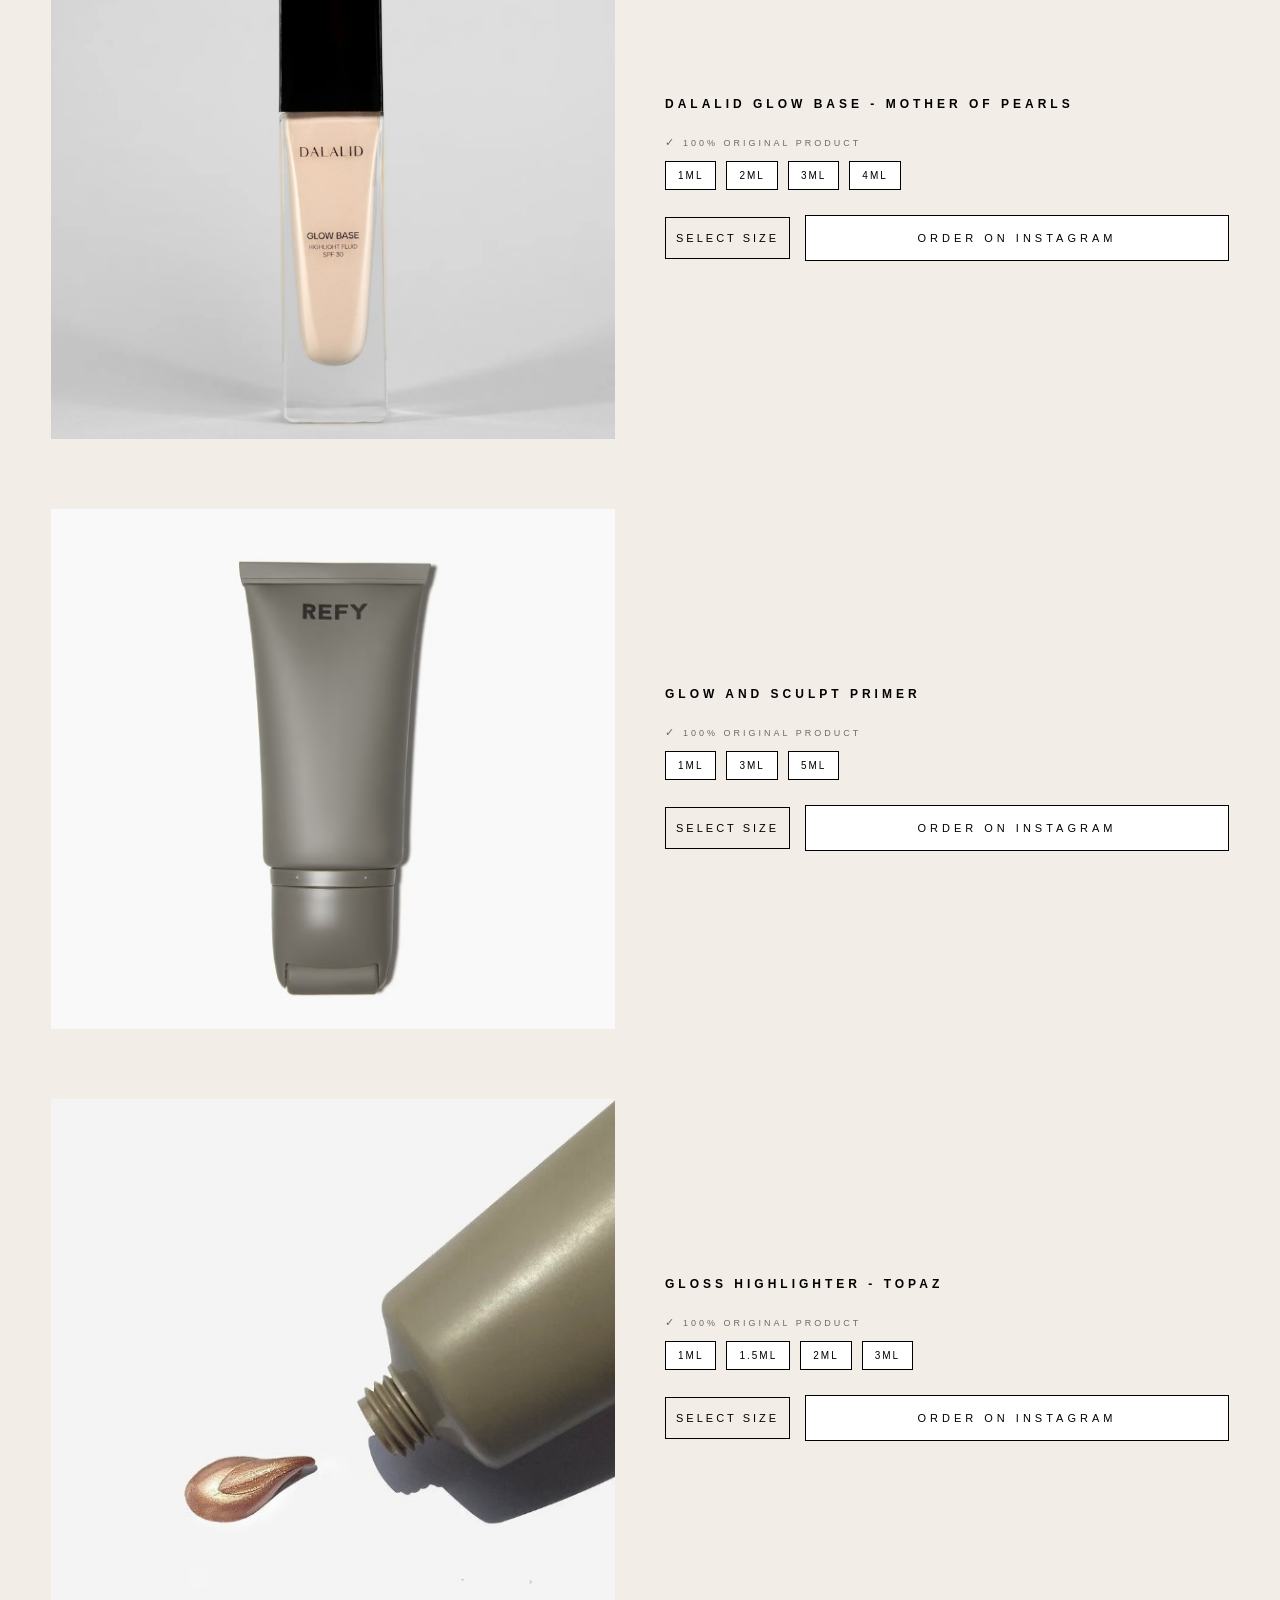
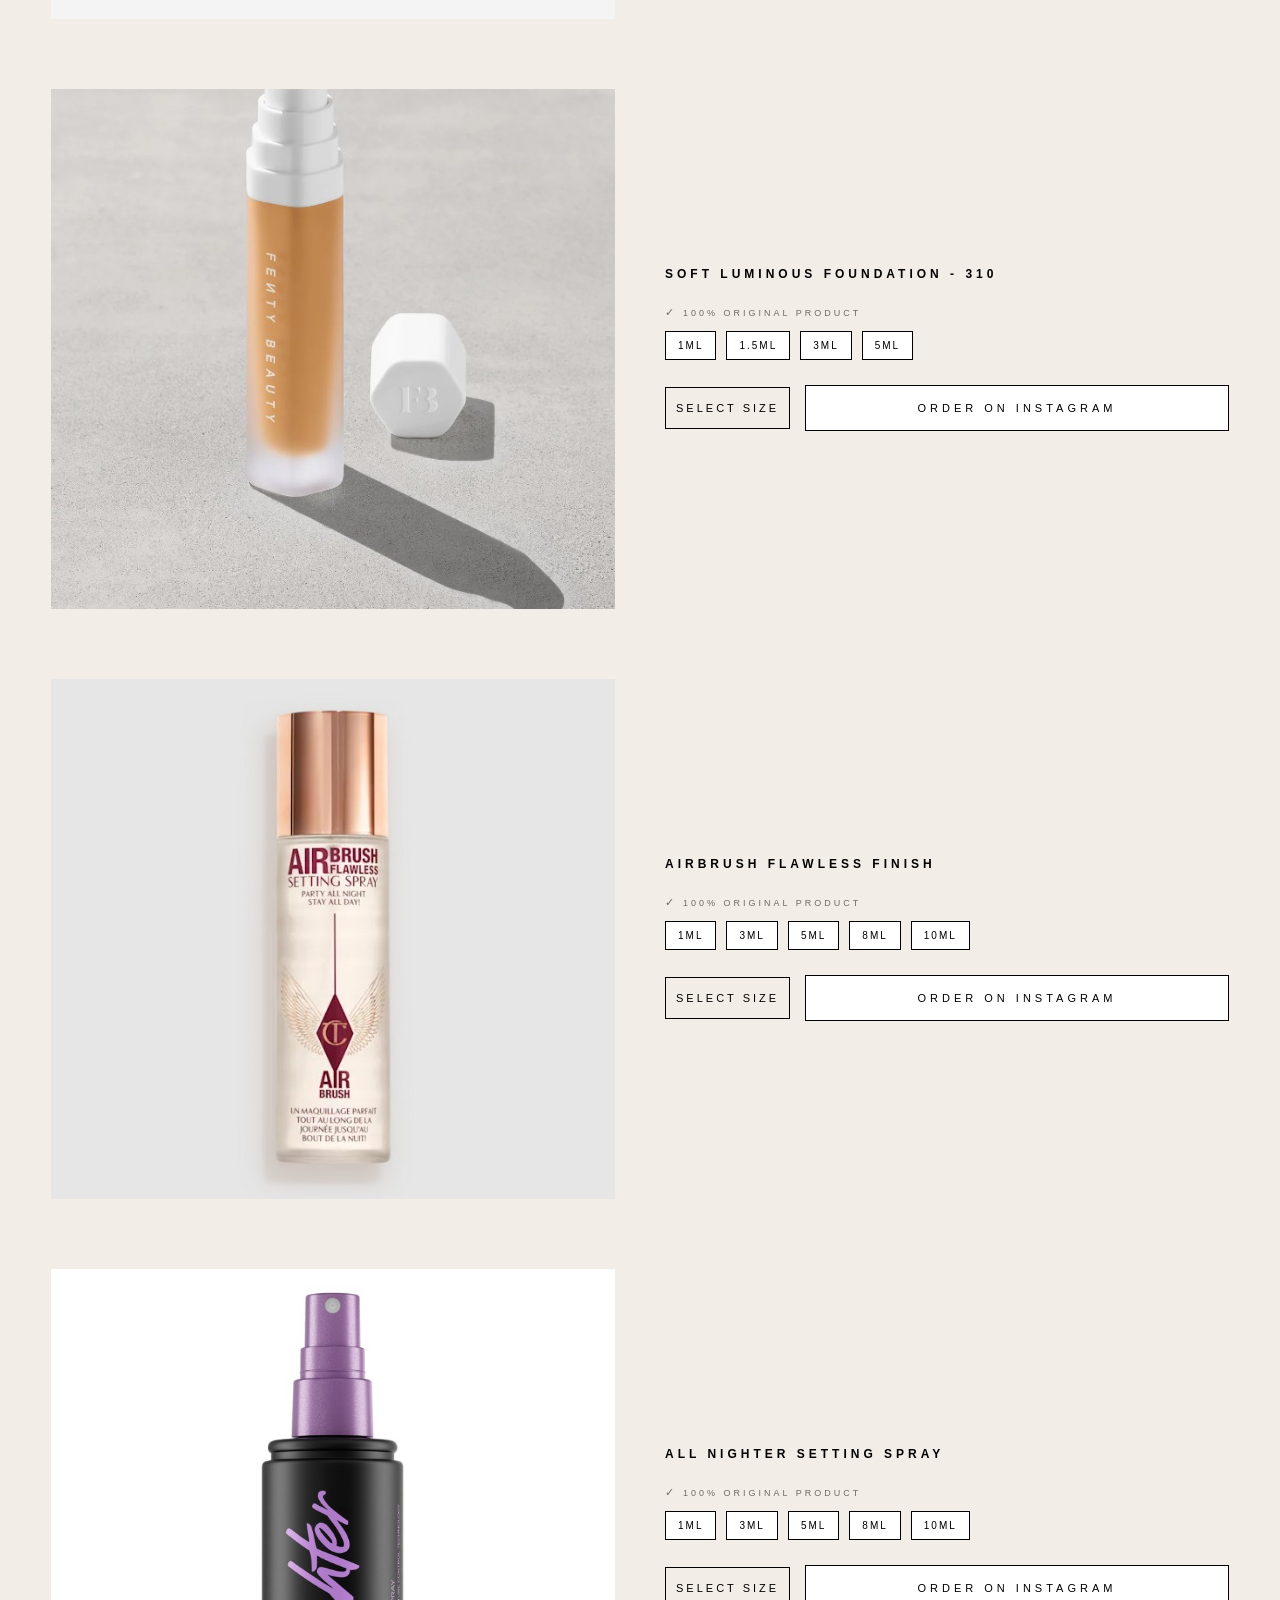
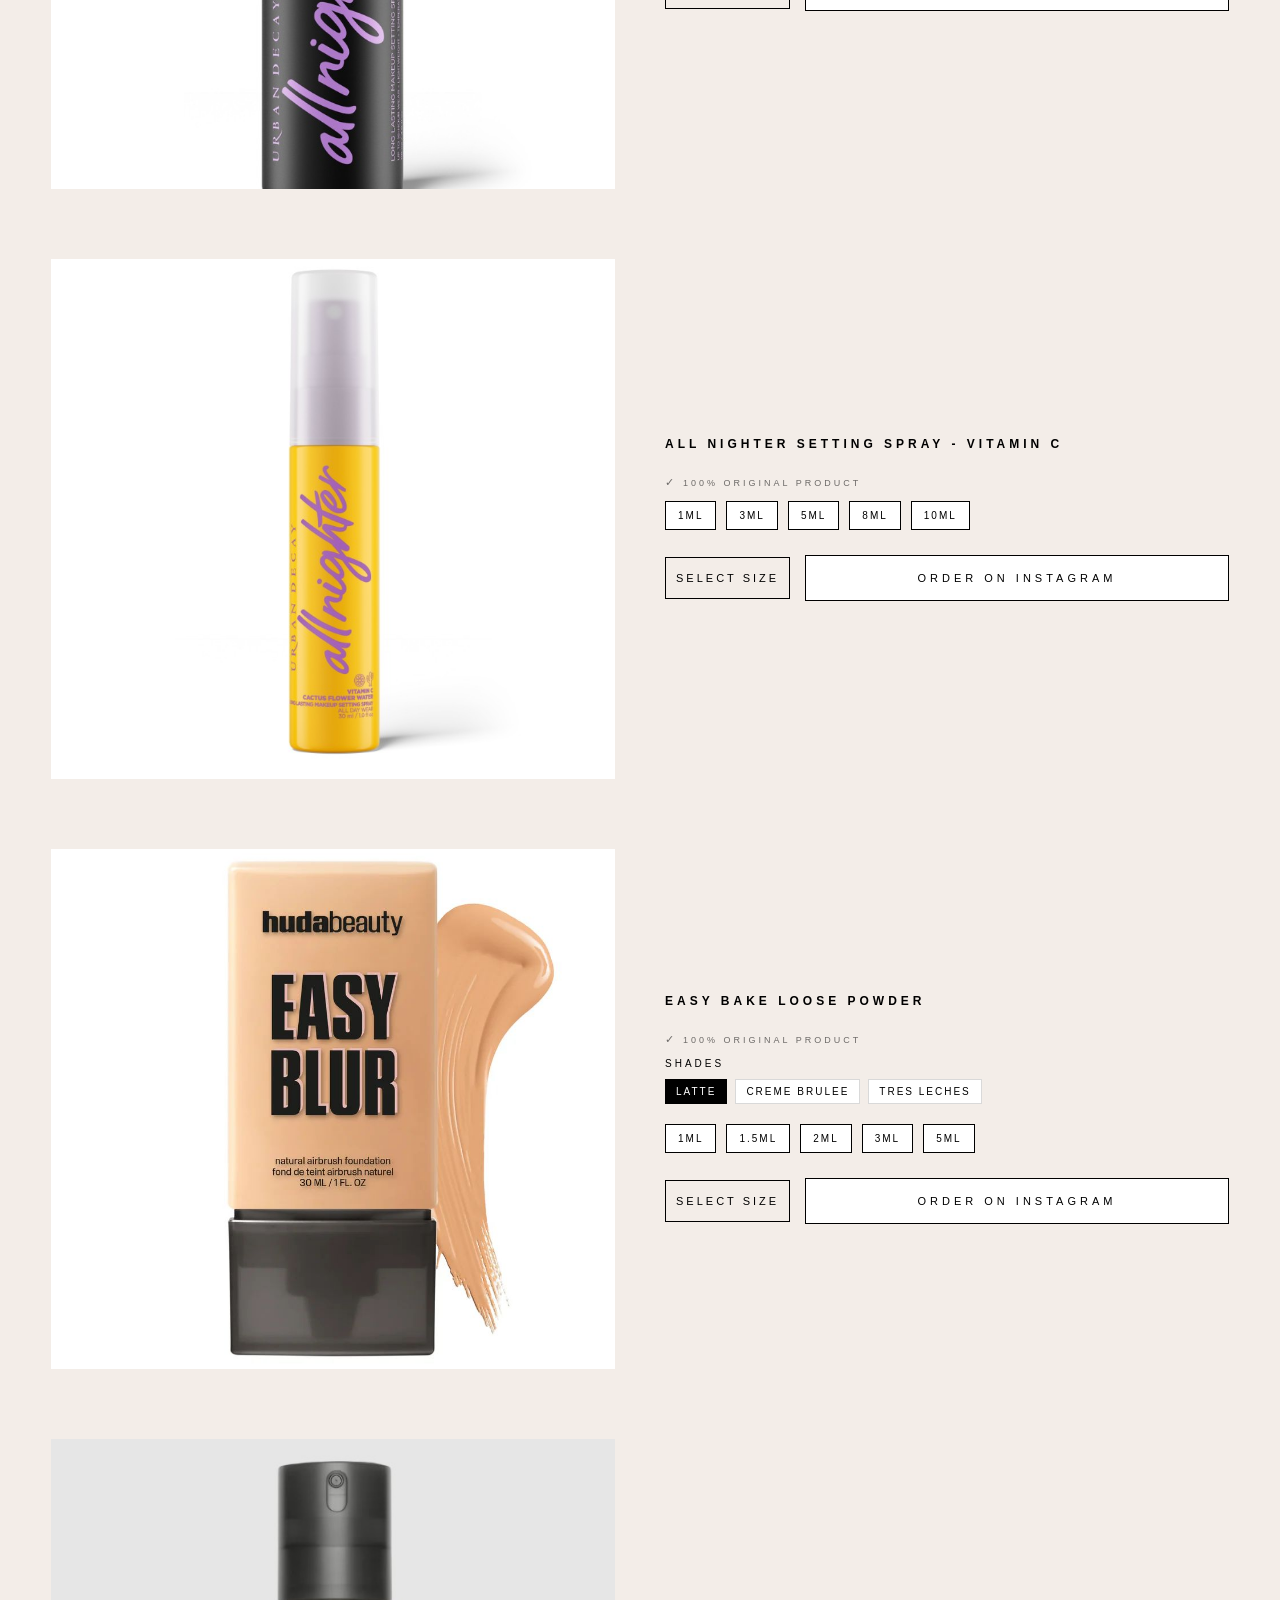
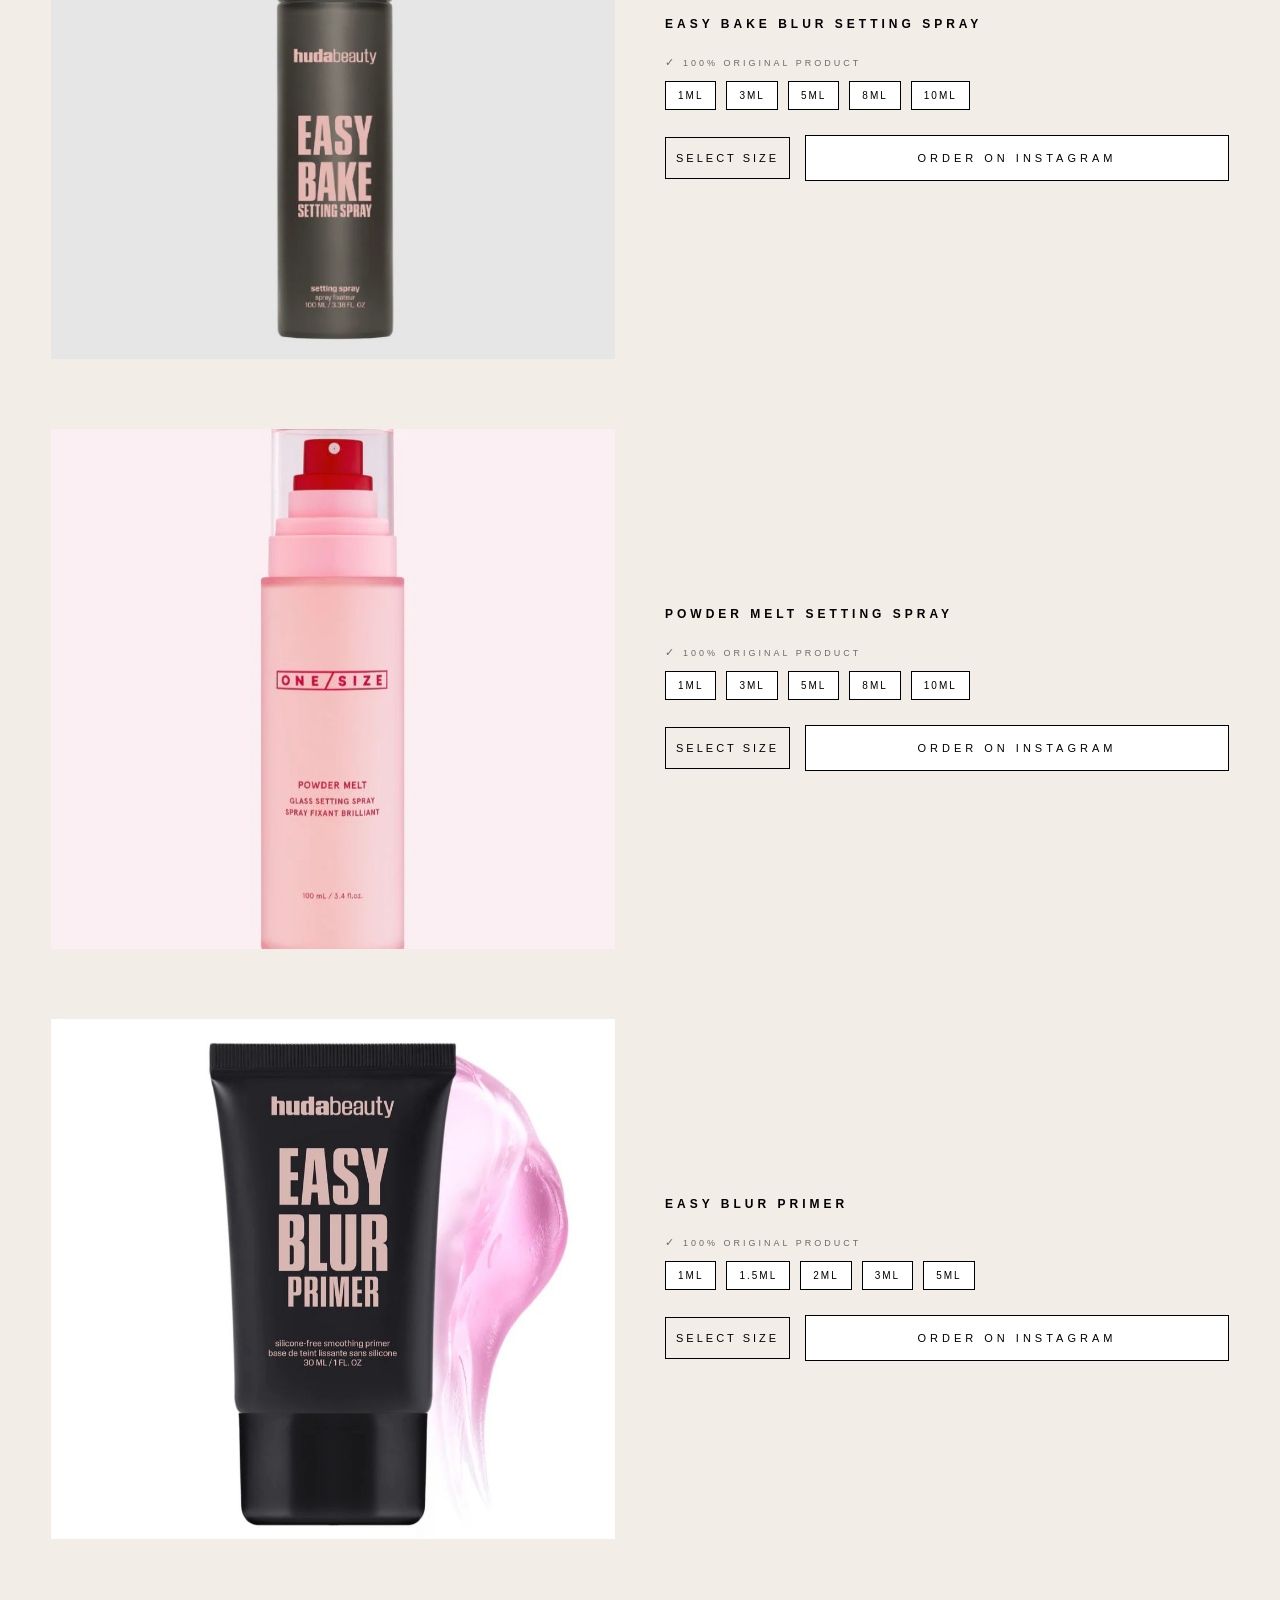
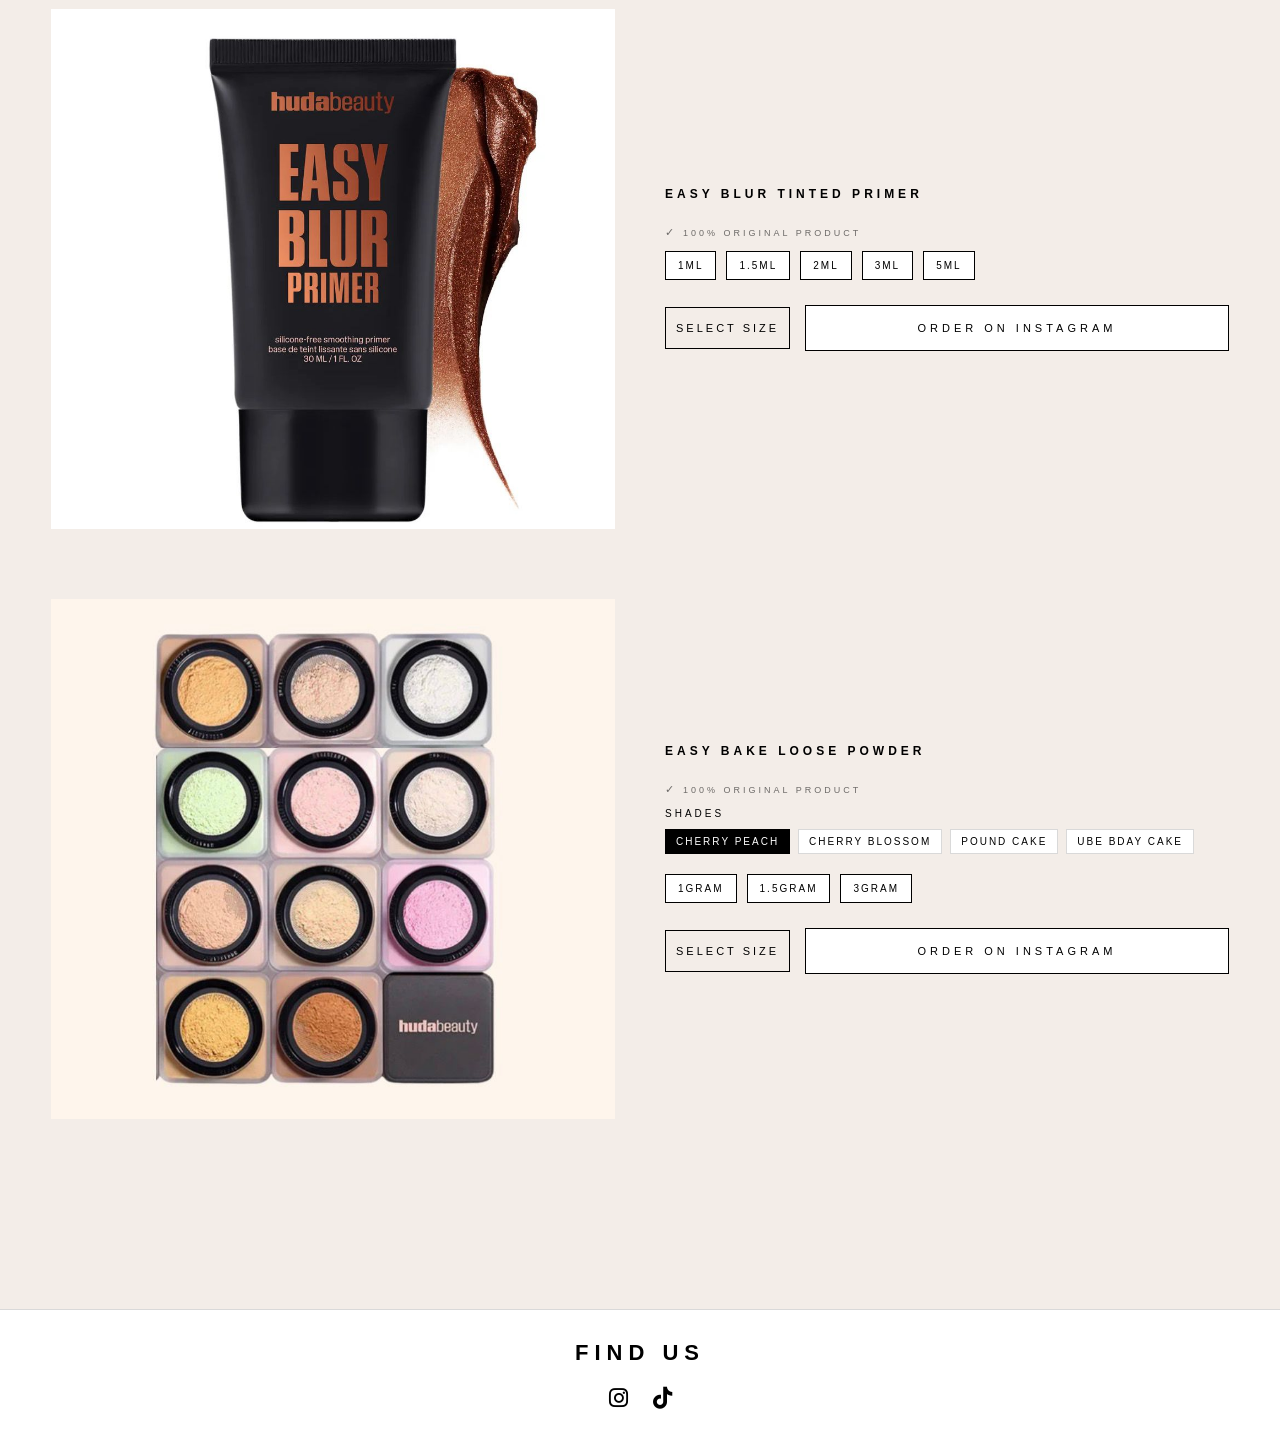
==== commit d27a6210: "Add files via upload" ====
--- a/miniglow.html
+++ b/miniglow.html
@@ -1208,22 +1208,6 @@
   });
 
 });
-        btn.classList.add("active");
-        if(priceBox) priceBox.textContent = btn.dataset.price+" BD";
-      });
-    });
-  });
-
-  /* 100% ORIGINAL label */
-  document.querySelectorAll(".mini-info").forEach(function(info){
-    if(info.querySelector(".original-product")) return;
-    var orig=document.createElement("p");
-    orig.className="original-product";
-    orig.textContent="100% ORIGINAL PRODUCT";
-    var name=info.querySelector(".mini-name");
-    if(name)name.insertAdjacentElement("afterend",orig);
-  });
-});
 </script>
 
 
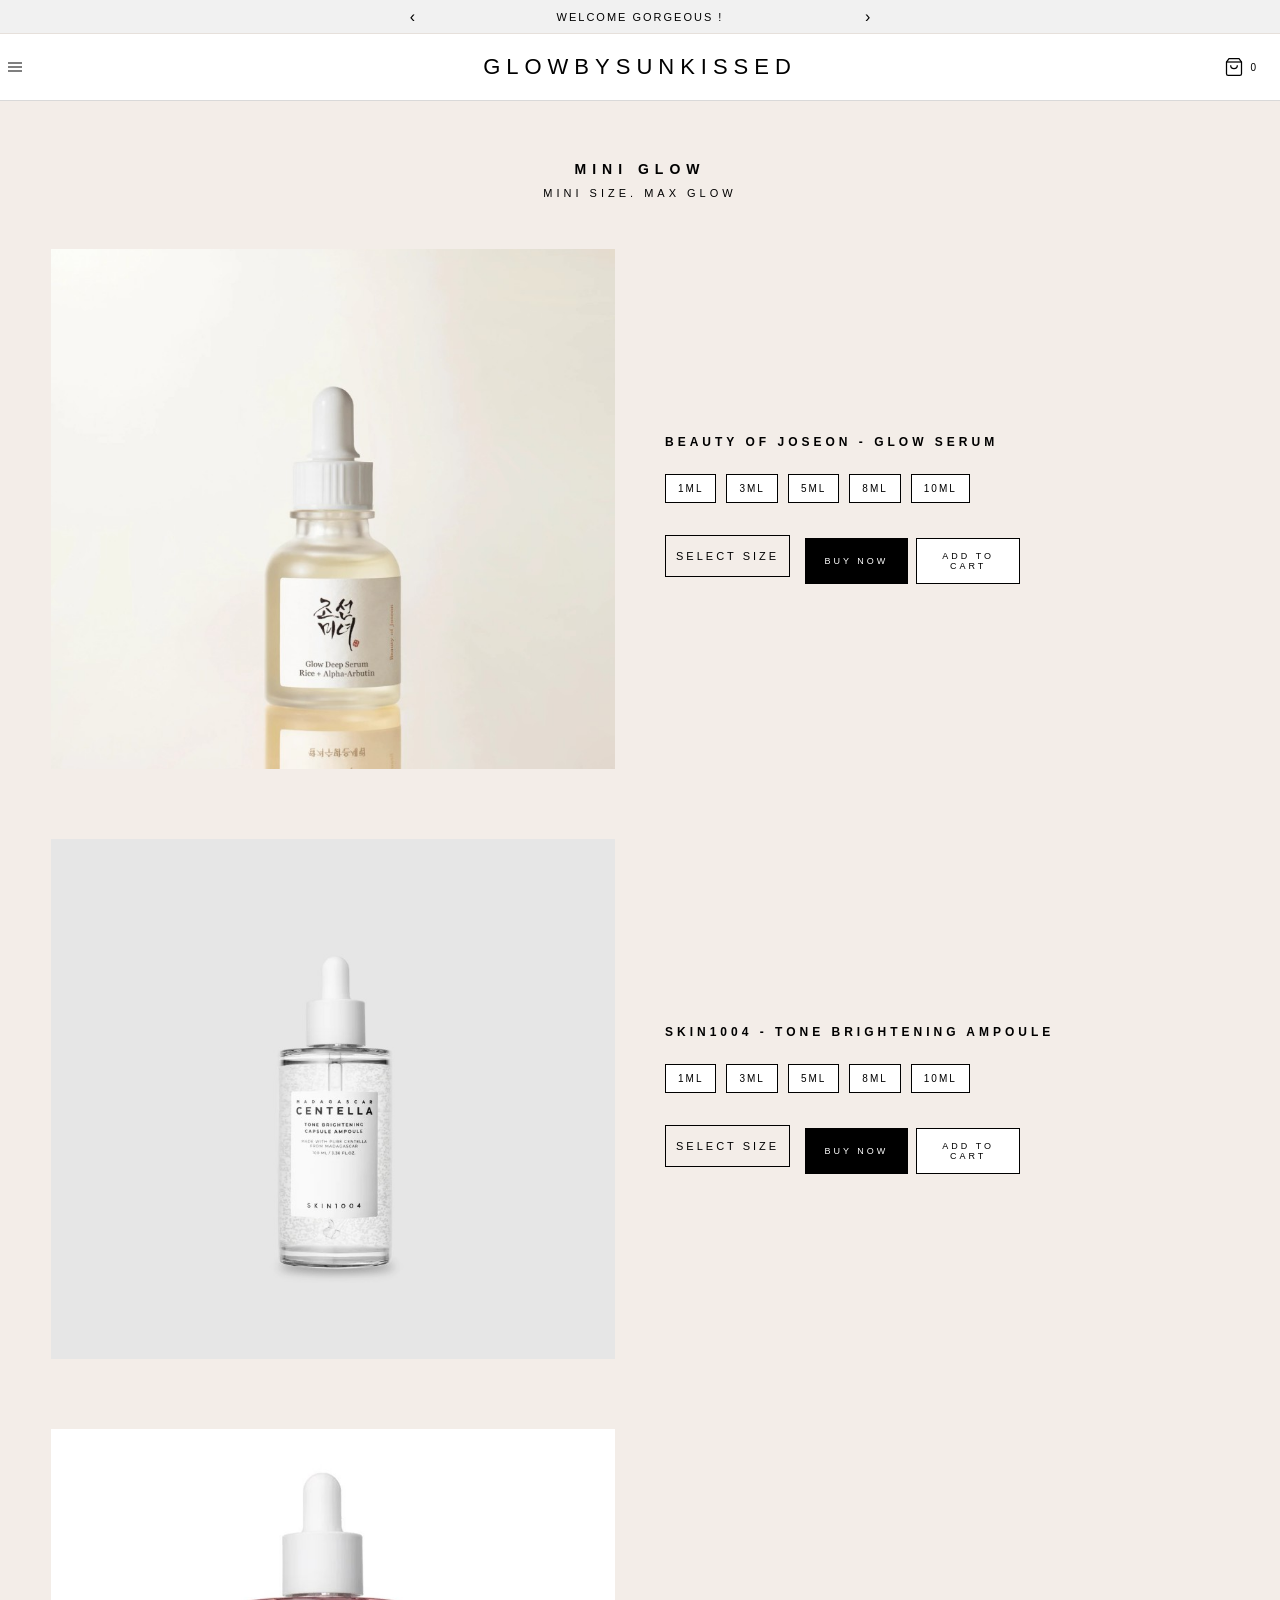
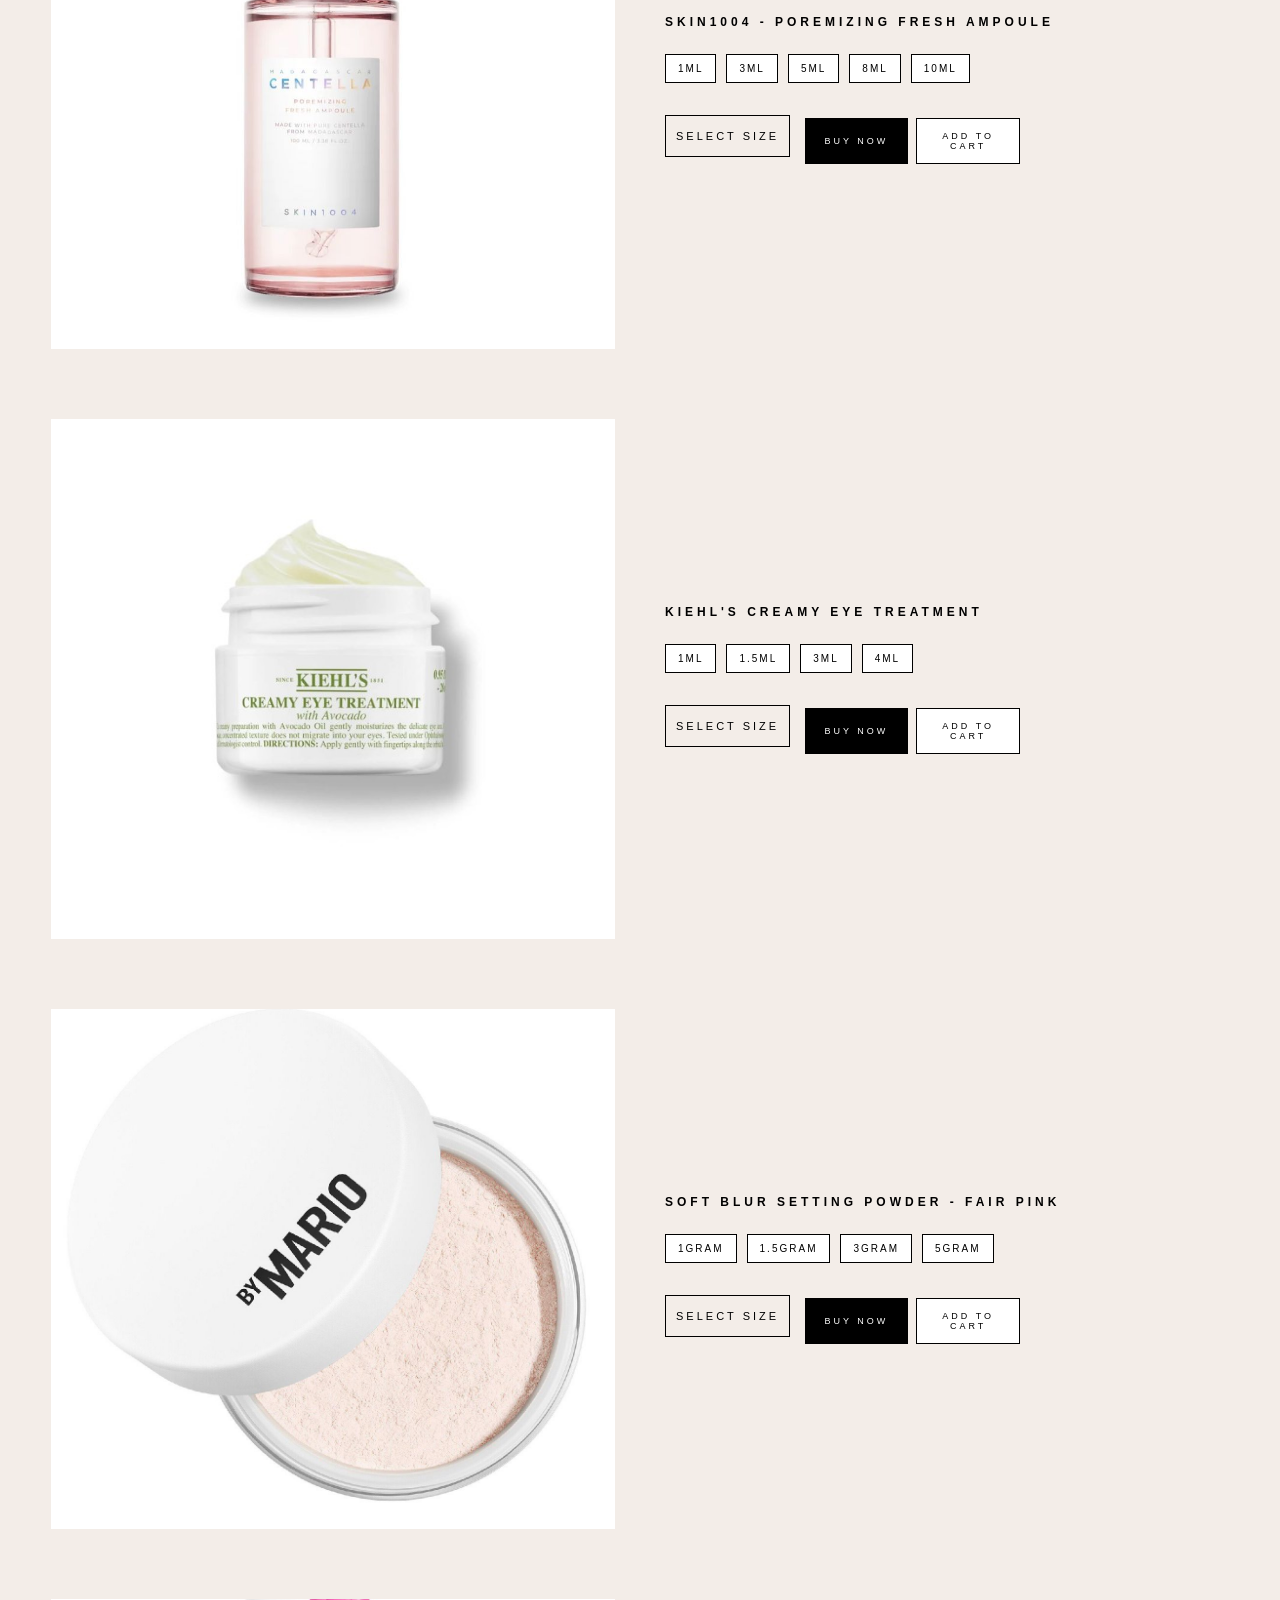
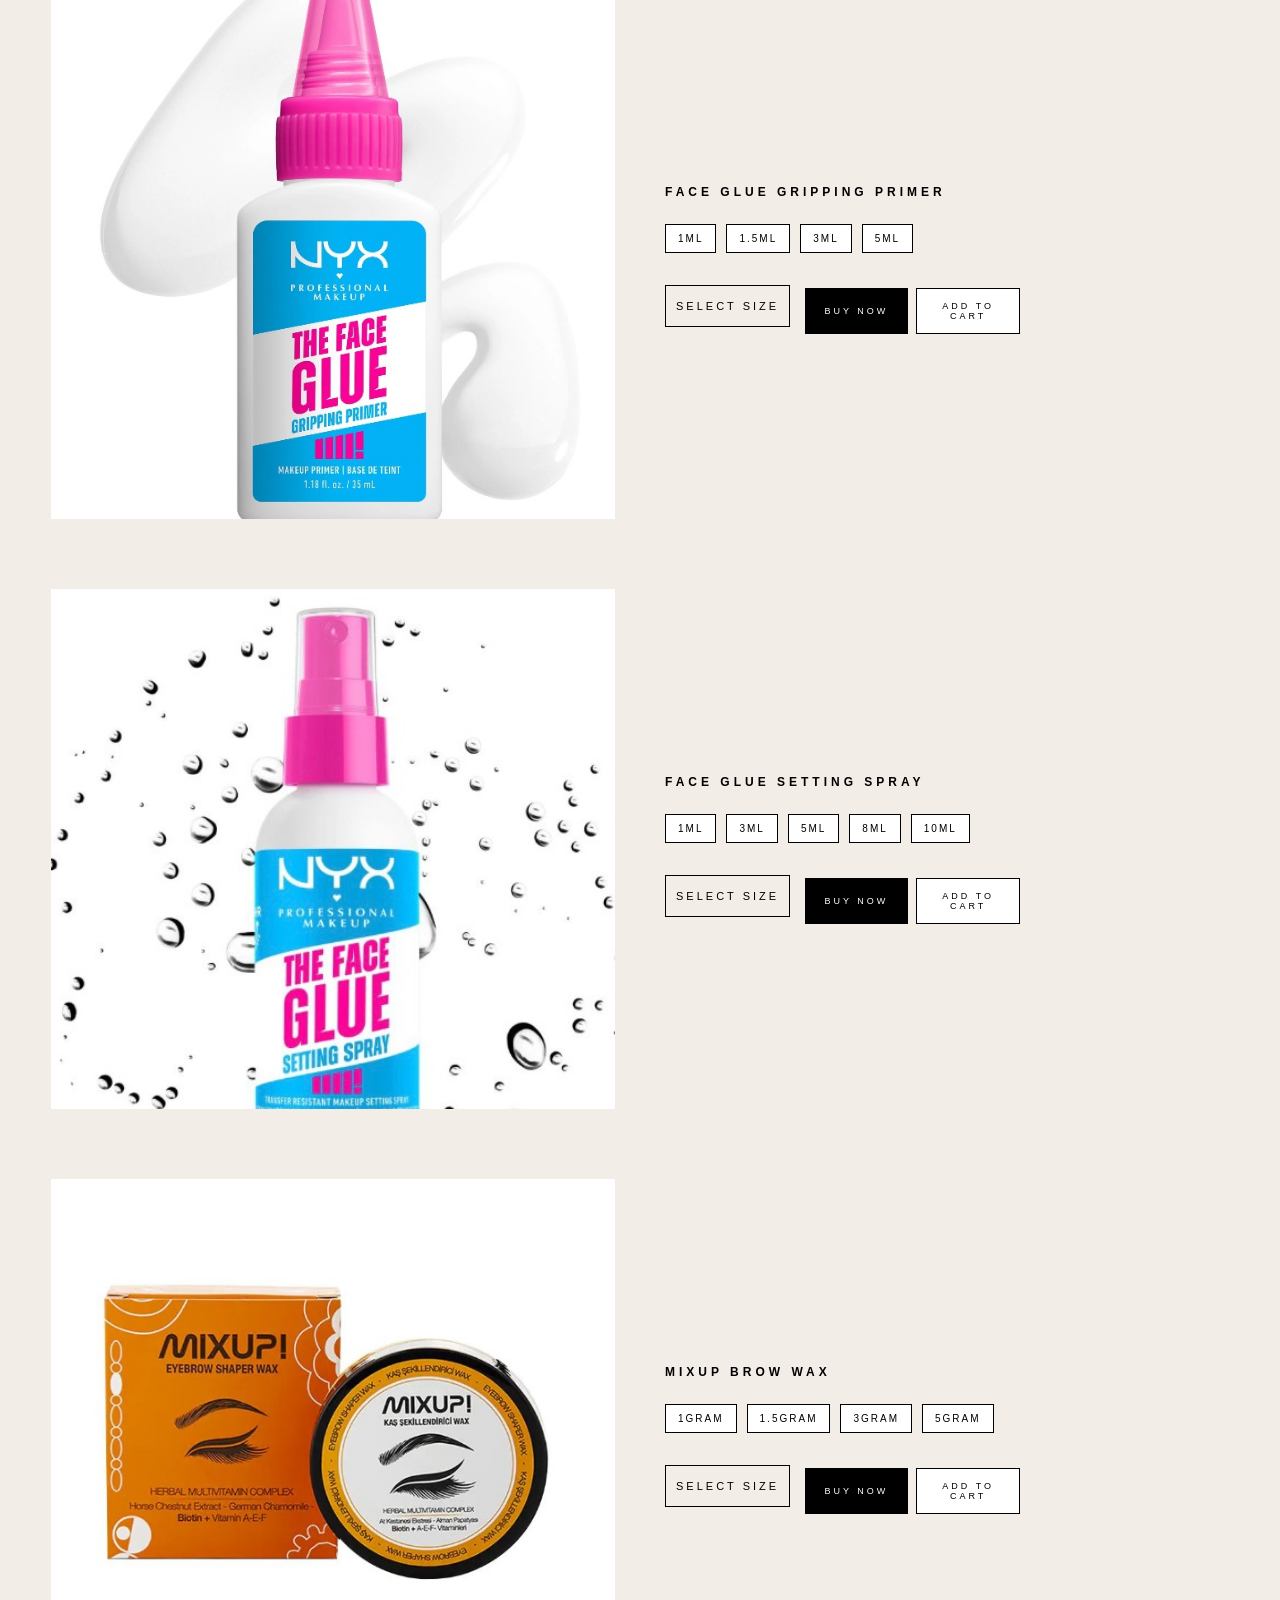
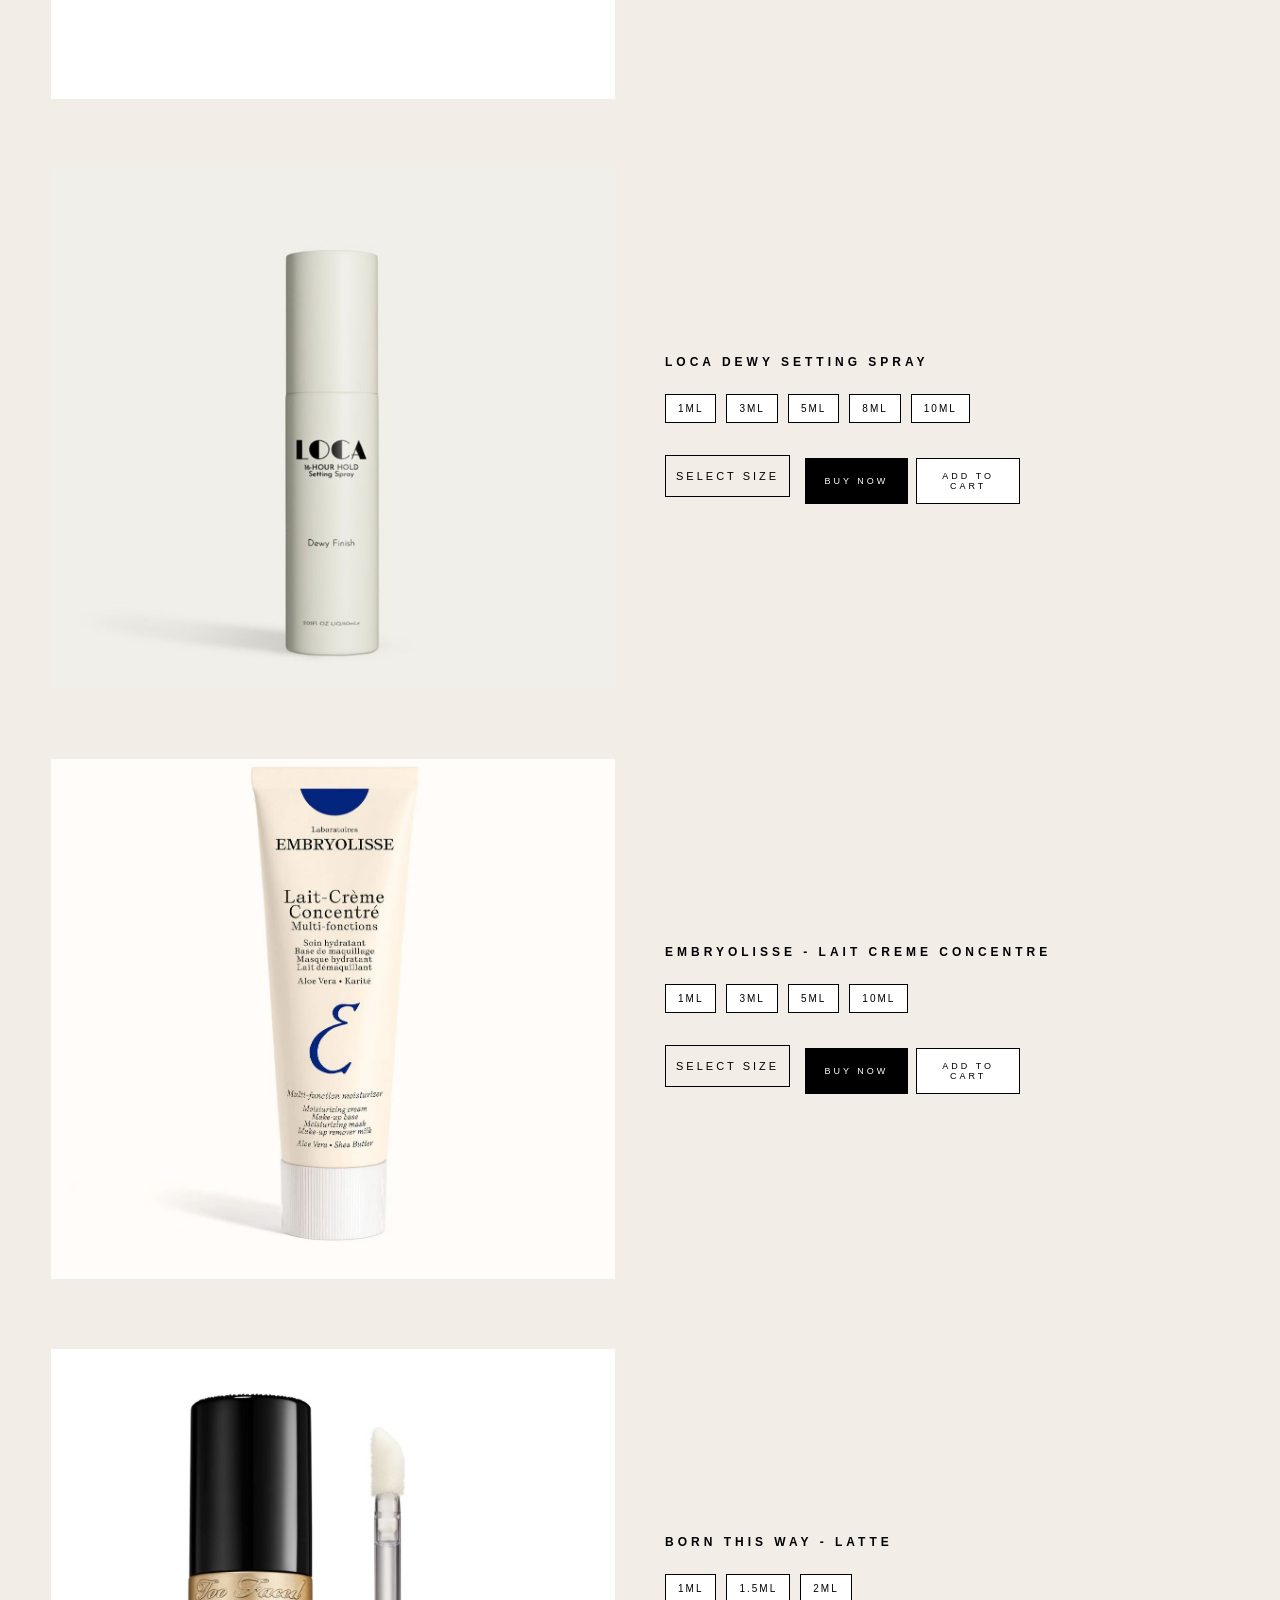
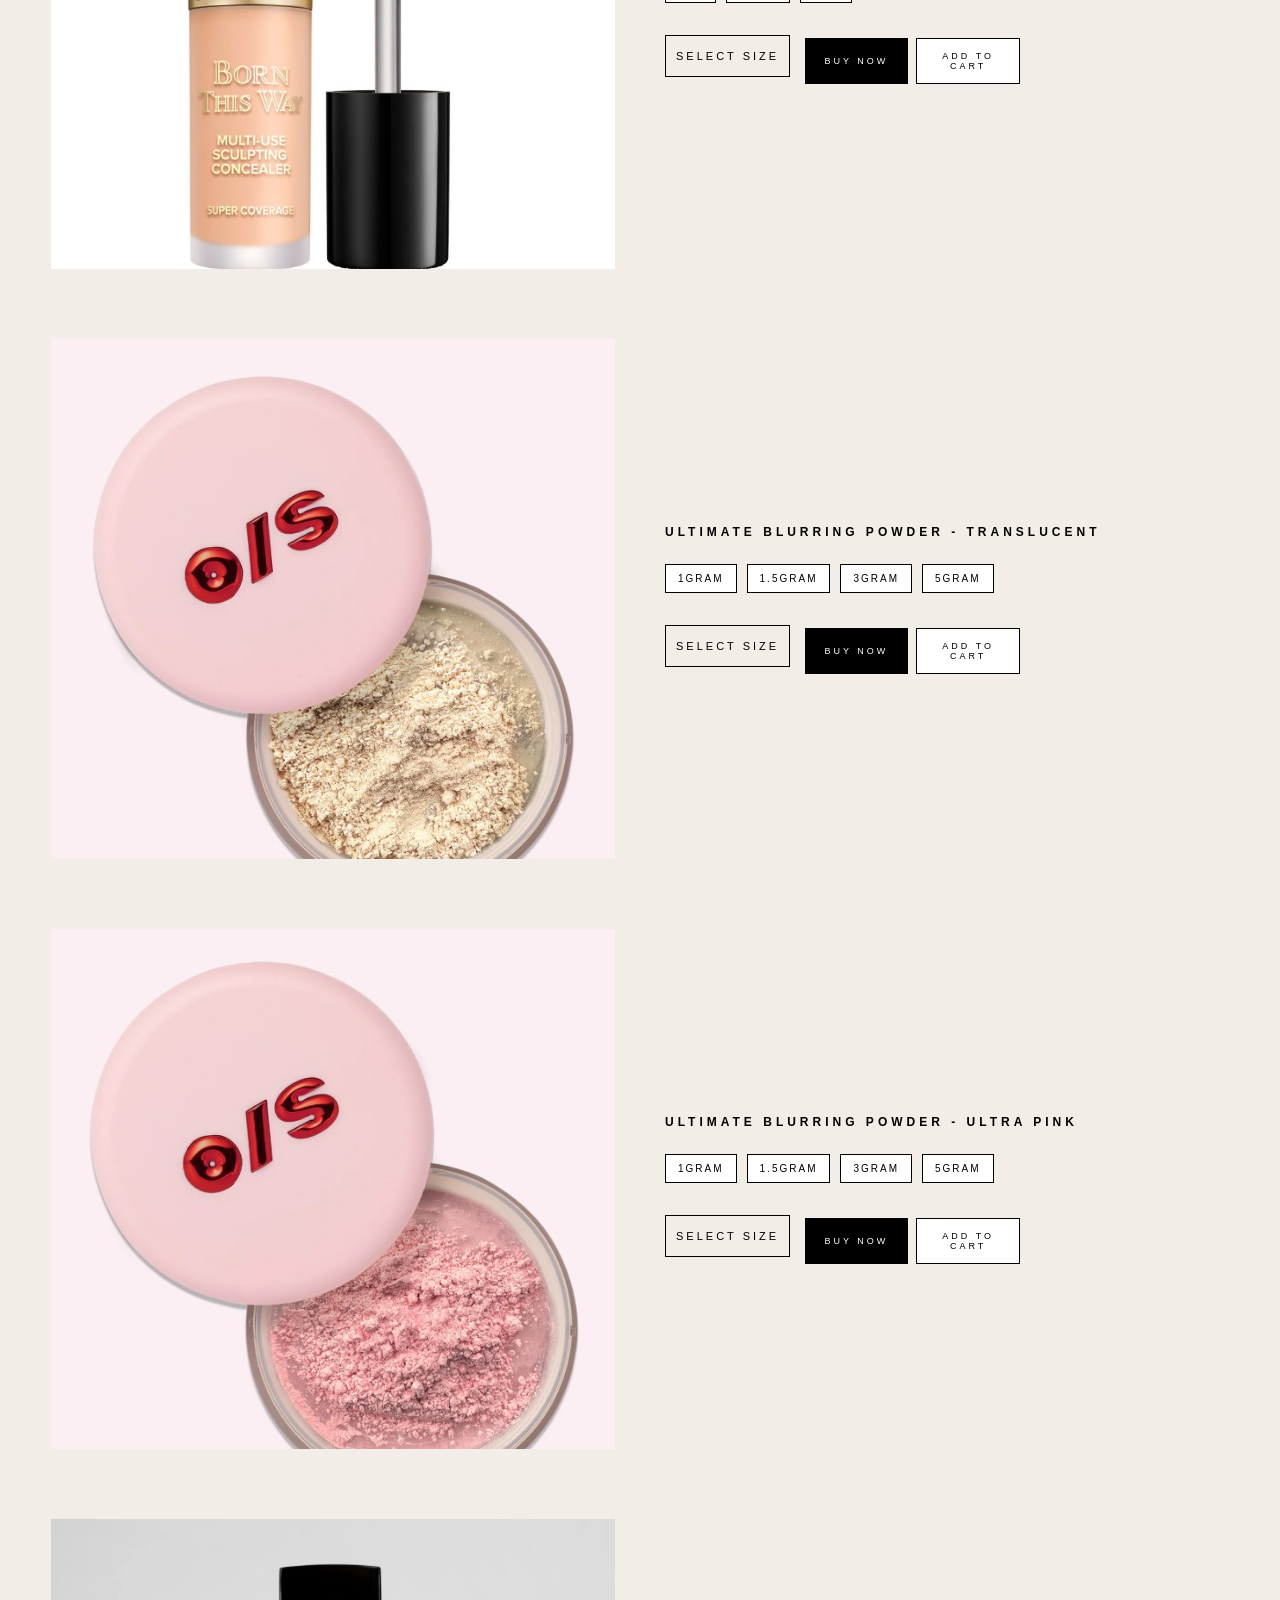
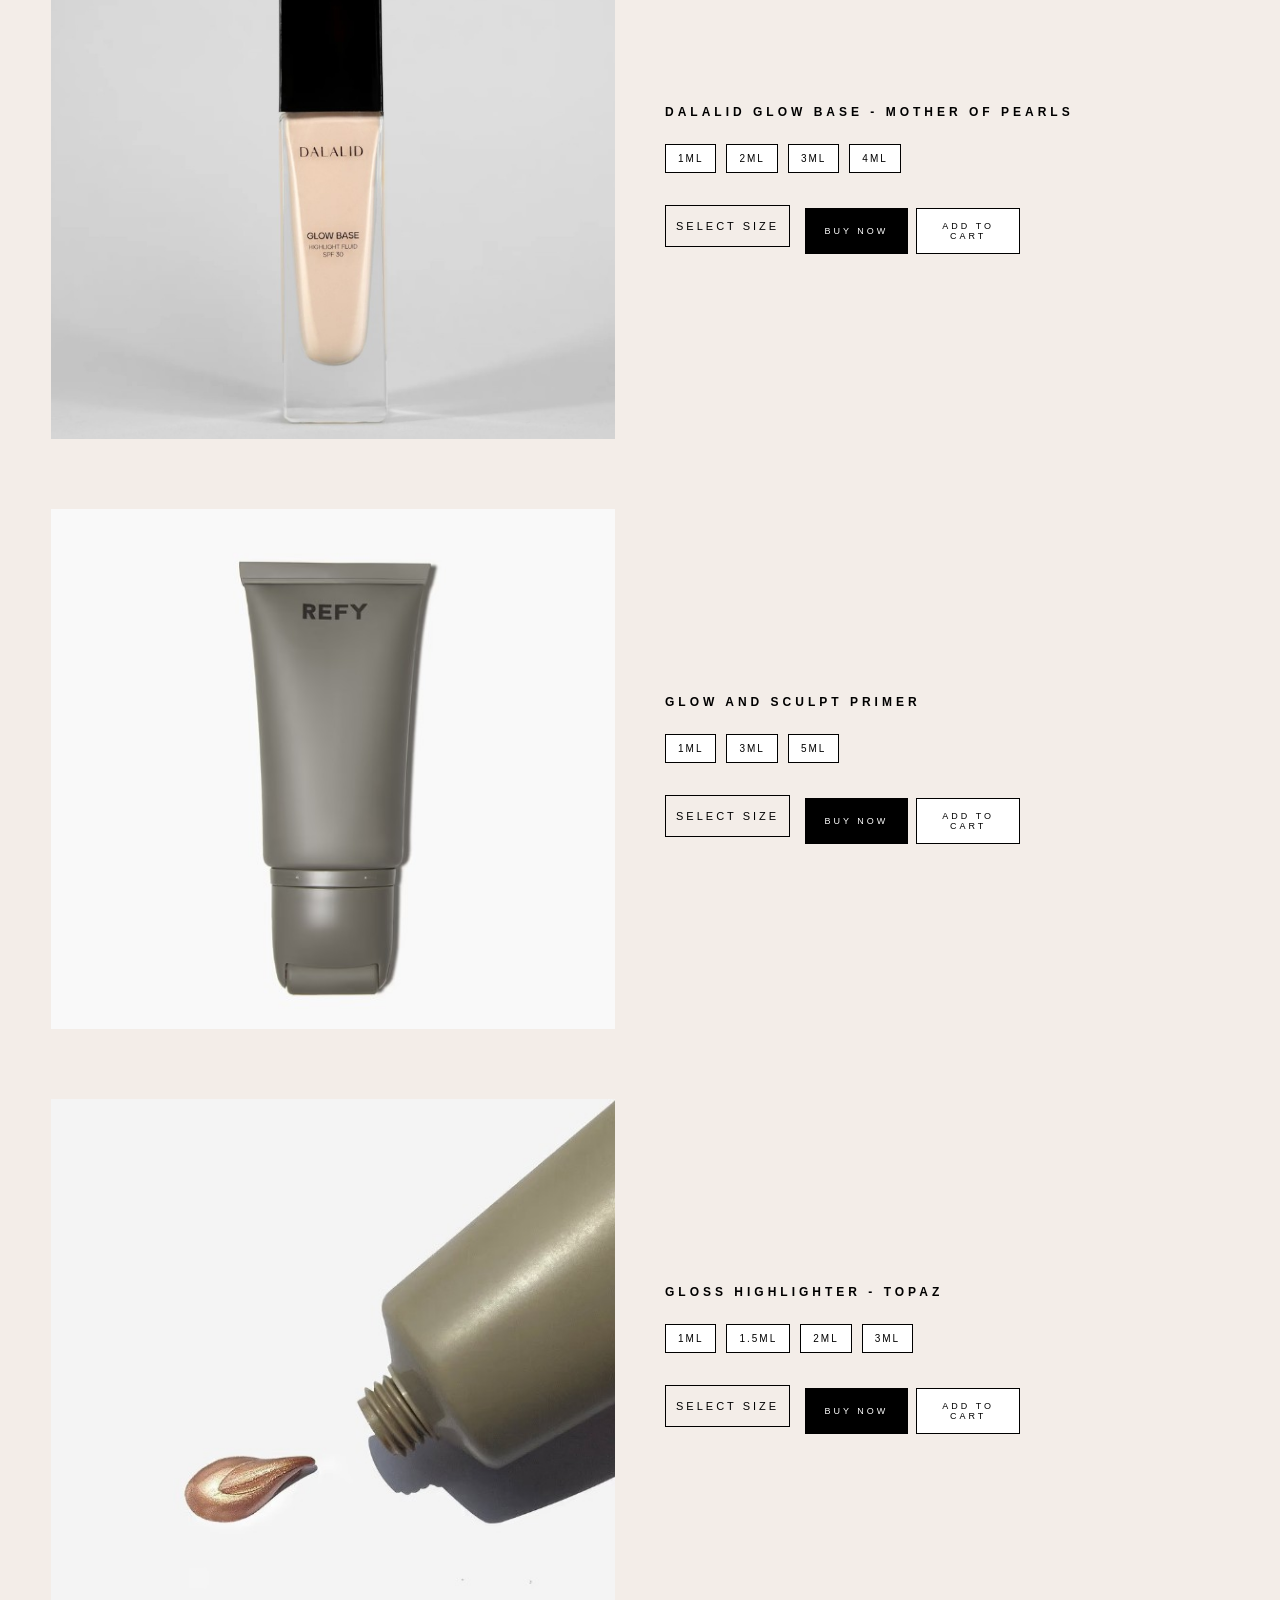
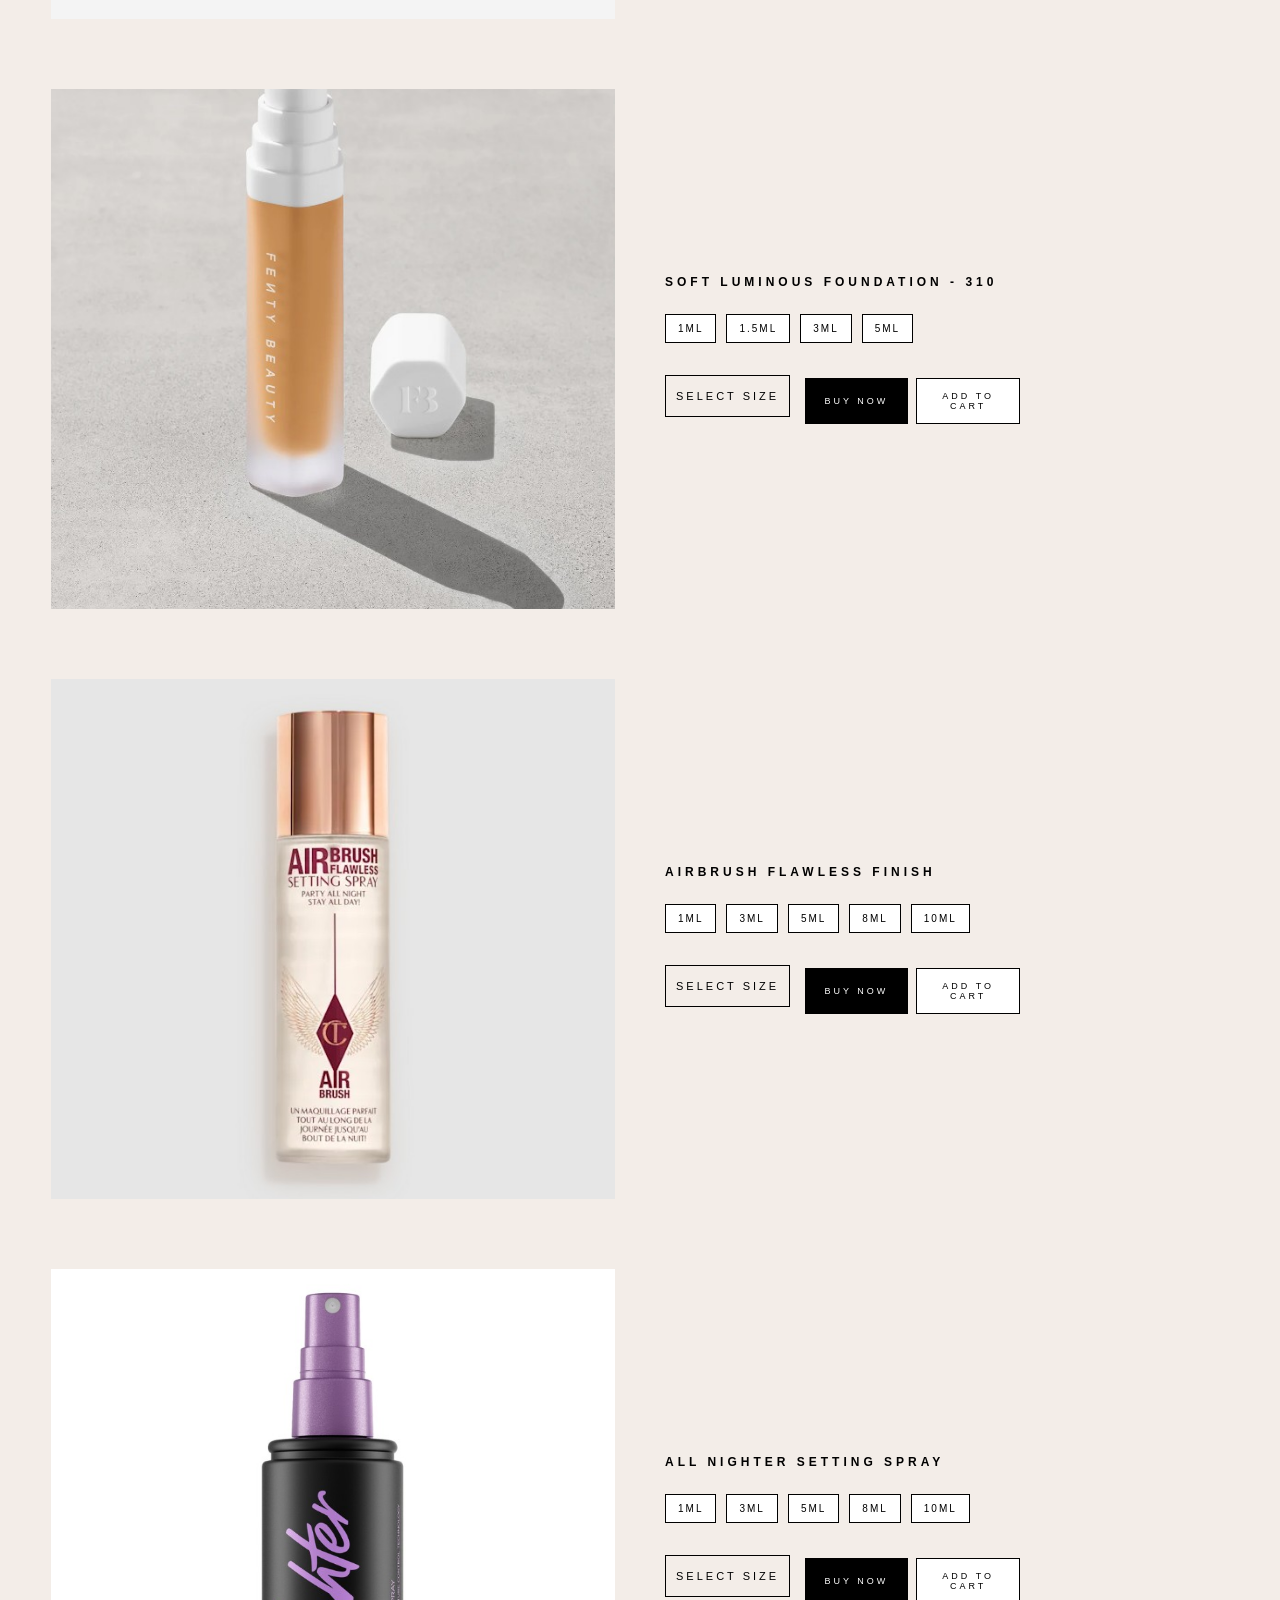
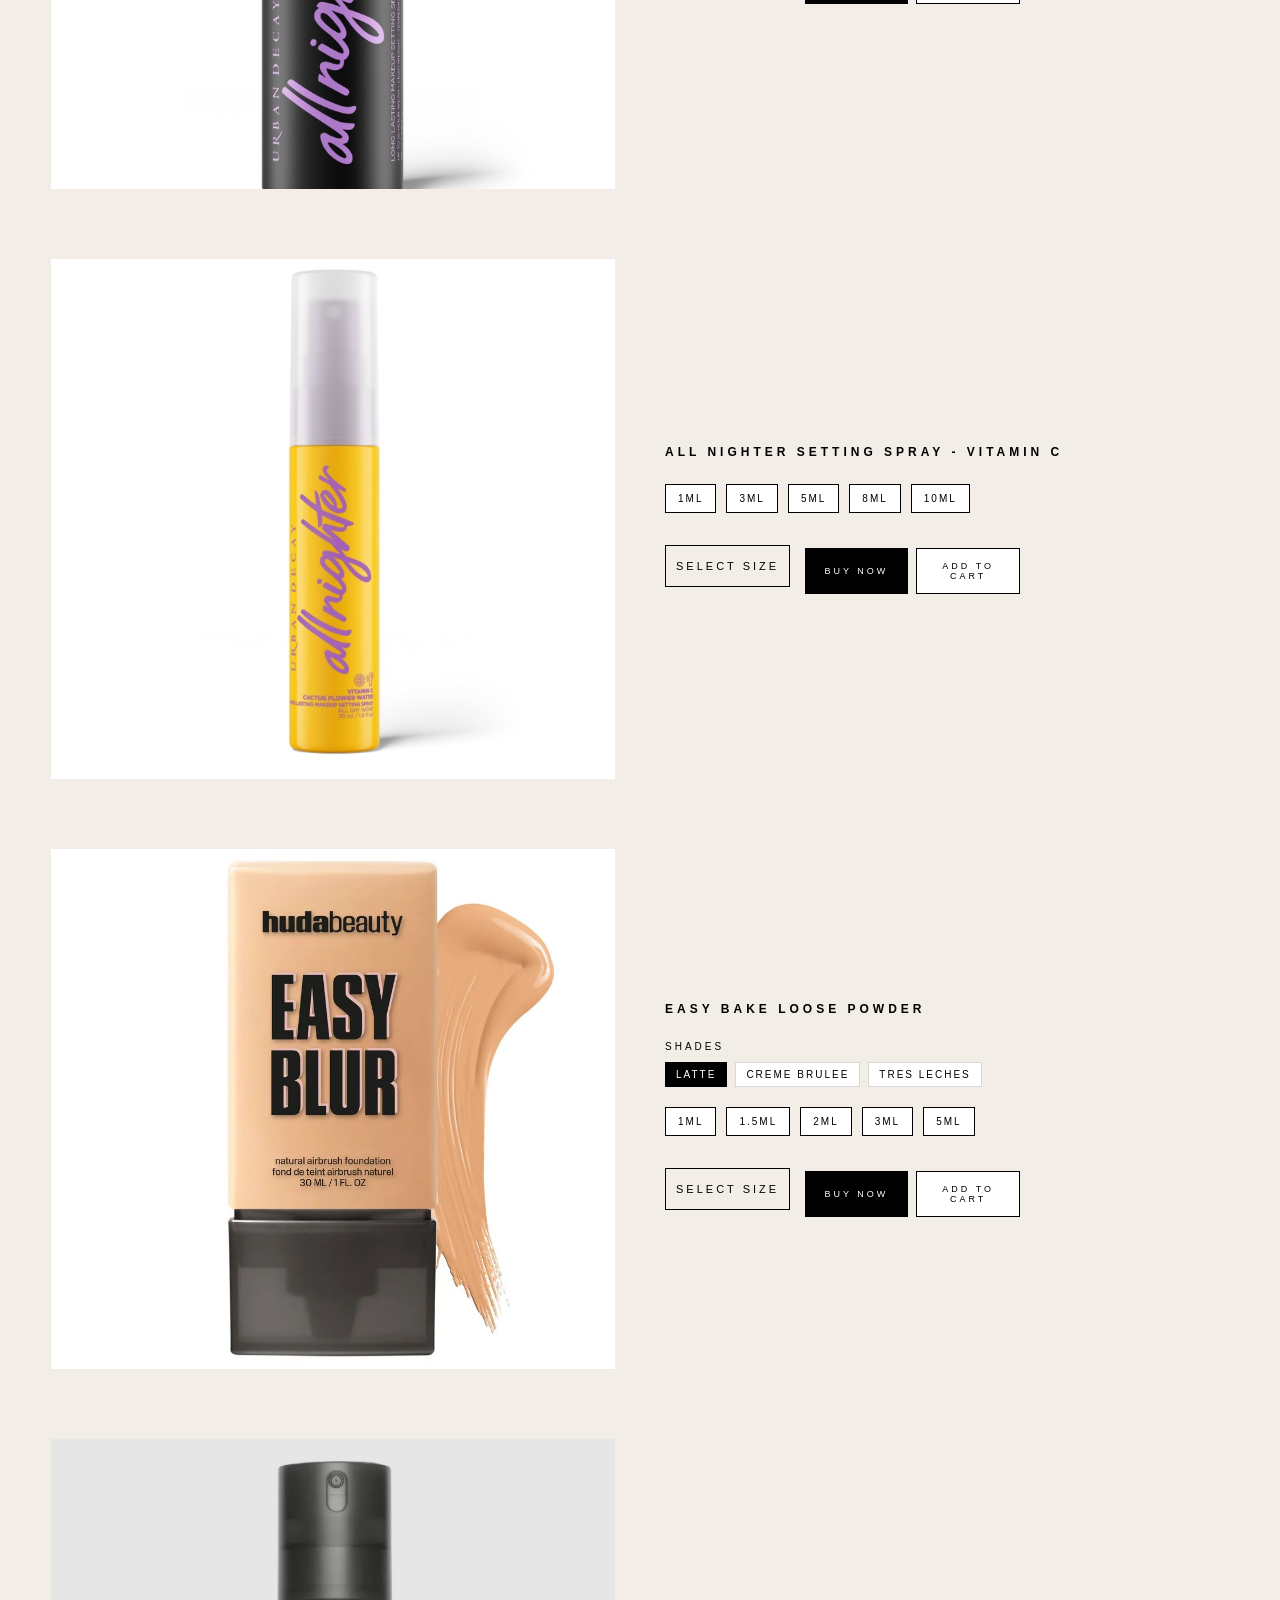
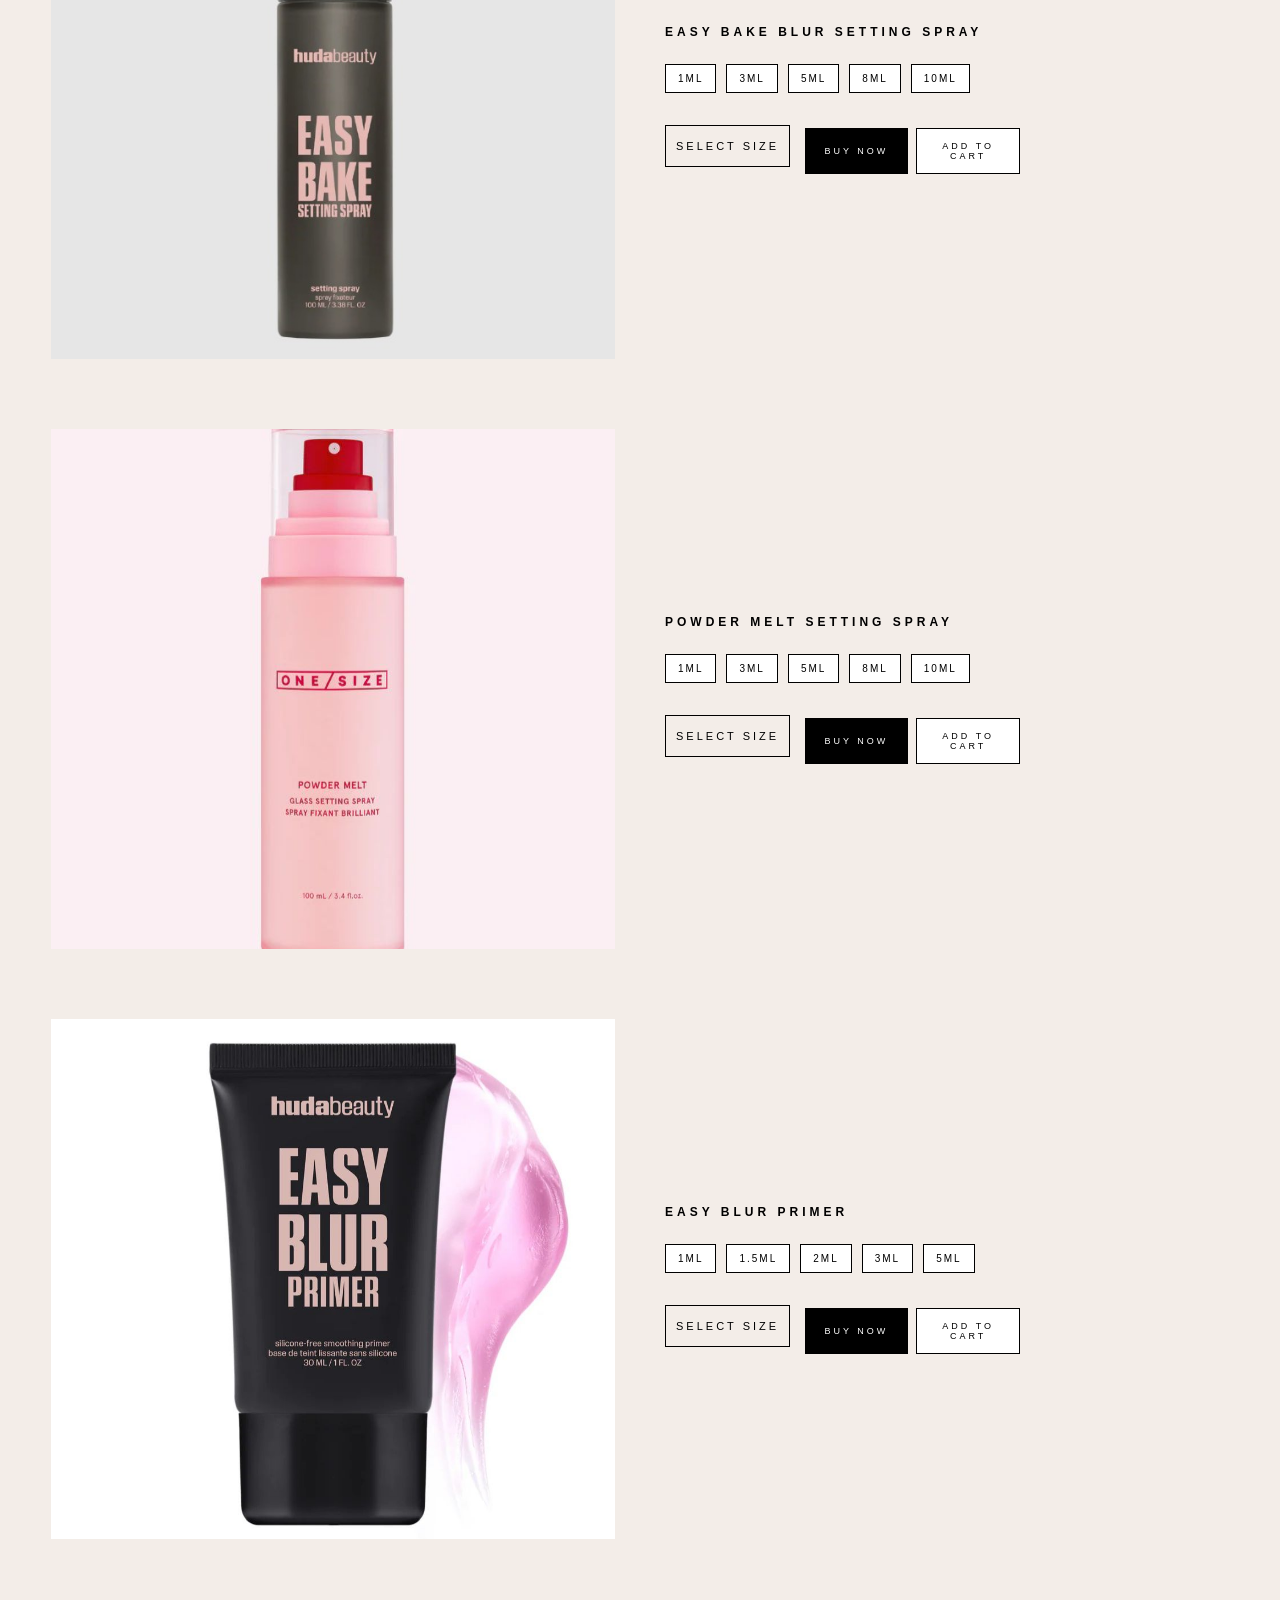
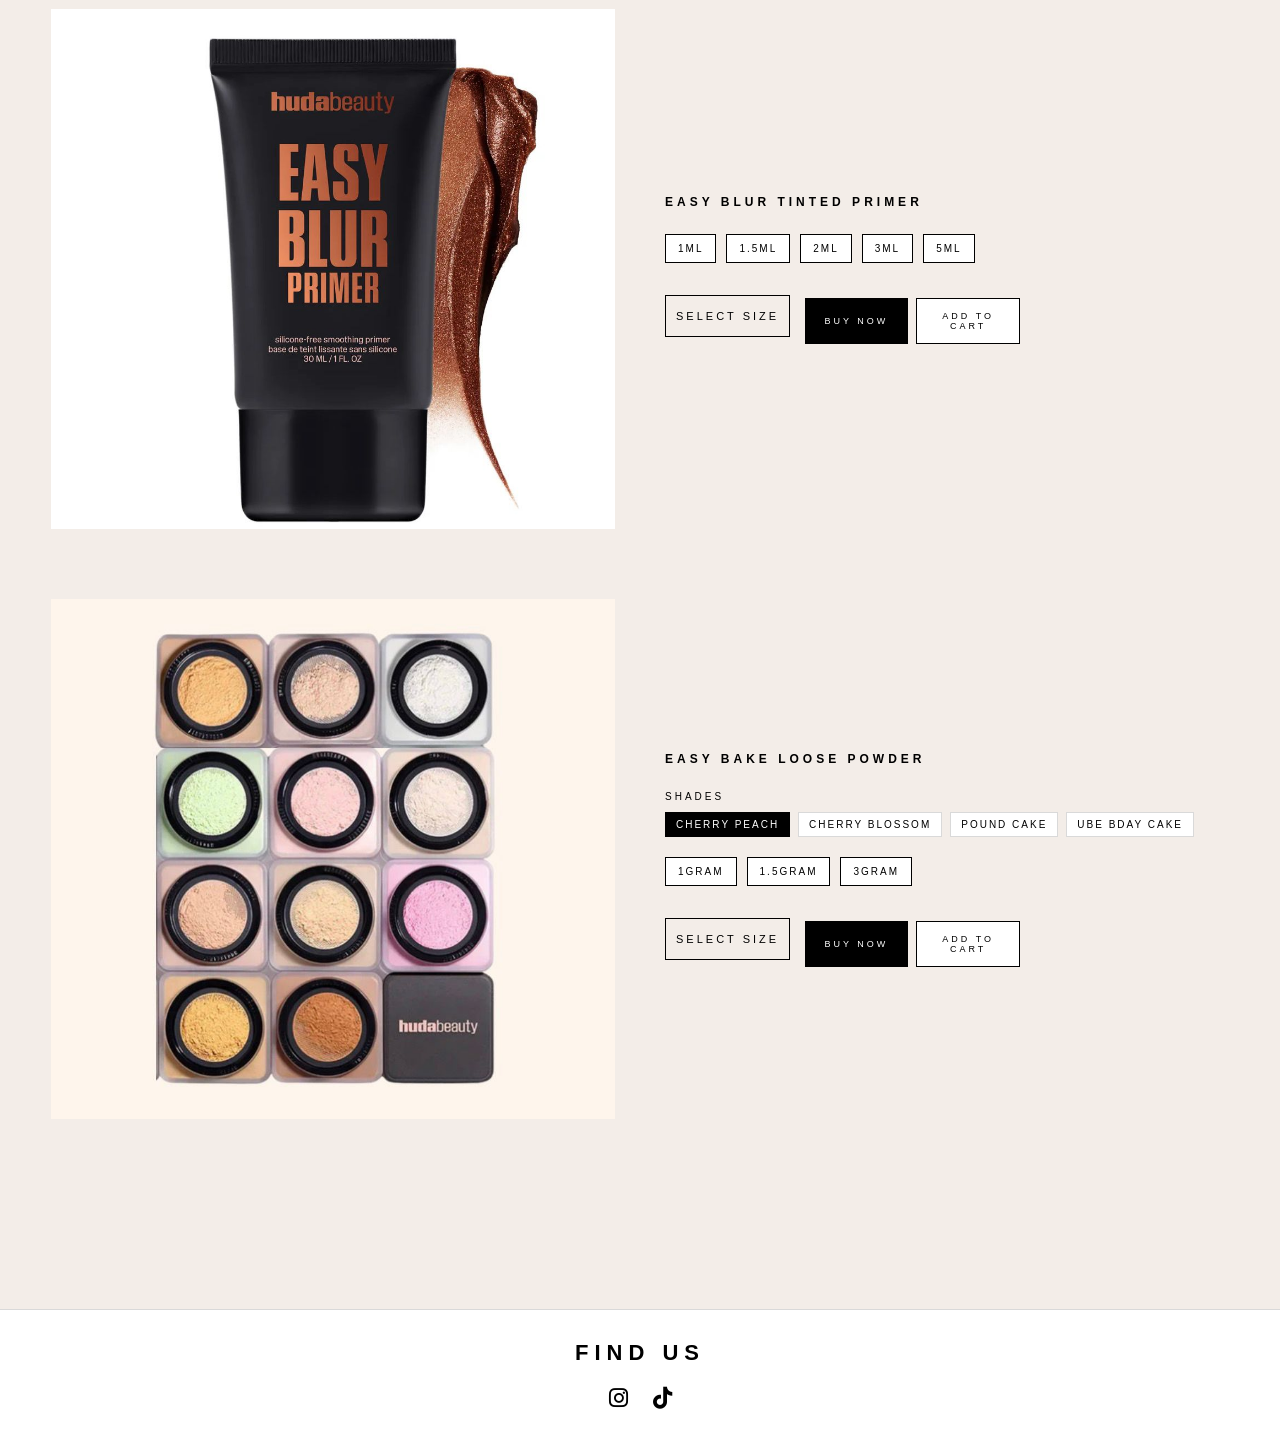
==== commit 796bc025: "Add files via upload" ====
--- a/miniglow.html
+++ b/miniglow.html
@@ -7,6 +7,170 @@
 <title>glowbysunkissed</title>
 <link rel="stylesheet" href="TitlePage1.css">
 <link rel="stylesheet" href="miniglow.css">
+<style>
+/* ===== CART ICON ===== */
+
+
+/* ===== CART DRAWER ===== */
+.cart-overlay{display:none;position:fixed;inset:0;background:rgba(0,0,0,0.4);z-index:3500;}
+.cart-overlay.open{display:block;}
+.cart-drawer{position:fixed;right:-420px;top:0;width:380px;max-width:92vw;height:100vh;background:#fff;z-index:4000;display:flex;flex-direction:column;transition:right 0.35s ease;box-shadow:-4px 0 24px rgba(0,0,0,0.1);}
+.cart-drawer.open{right:0;}
+.cart-header-bar{display:flex;justify-content:space-between;align-items:center;padding:22px 20px;border-bottom:1px solid #e8e2dc;}
+.cart-title{font-family:Arial,sans-serif;font-size:11px;letter-spacing:5px;}
+.cart-close{background:none;border:none;font-size:24px;cursor:pointer;color:#000;line-height:1;padding:0;}
+.cart-items{flex:1;overflow-y:auto;padding:12px 20px;}
+.cart-empty{font-family:Arial,sans-serif;font-size:10px;letter-spacing:3px;color:#aaa;text-align:center;margin-top:60px;}
+.cart-item{display:flex;gap:12px;padding:14px 0;border-bottom:1px solid #f5f0ec;}
+.cart-item-img{width:56px;height:66px;object-fit:cover;flex-shrink:0;background:#f5f0ec;}
+.cart-item-info{flex:1;min-width:0;}
+.cart-item-name{font-family:Arial,sans-serif;font-size:10px;letter-spacing:2px;margin:0 0 3px;white-space:nowrap;overflow:hidden;text-overflow:ellipsis;}
+.cart-item-sub{font-family:Arial,sans-serif;font-size:9px;letter-spacing:1px;color:#888;margin:0 0 5px;}
+.cart-item-price{font-family:Arial,sans-serif;font-size:10px;letter-spacing:2px;margin:0;}
+.cart-item-remove{background:none;border:none;cursor:pointer;font-size:18px;color:#ccc;align-self:flex-start;padding:0;line-height:1;}
+.cart-item-remove:hover{color:#000;}
+.cart-footer-inner{padding:18px 20px;border-top:1px solid #e8e2dc;}
+.cart-total-row{display:flex;justify-content:space-between;font-family:Arial,sans-serif;font-size:11px;letter-spacing:3px;margin-bottom:14px;}
+
+
+
+/* ===== MINI BUTTONS ===== */
+.mini-btn-row{display:flex;gap:8px;margin-top:10px;}
+.mini-buy-btn{flex:1;padding:12px;background:#000;color:#fff;border:none;font-family:Arial,sans-serif;font-size:9px;letter-spacing:3px;cursor:pointer;transition:opacity .2s;}
+.mini-buy-btn:hover{opacity:.75;}
+.mini-add-btn{flex:1;padding:12px;background:#fff;color:#000;border:1px solid #000;font-family:Arial,sans-serif;font-size:9px;letter-spacing:3px;cursor:pointer;transition:background .2s,color .2s;}
+.mini-add-btn:hover{background:#000;color:#fff;}
+.mini-added{font-family:Arial,sans-serif;font-size:9px;letter-spacing:3px;color:#5a7a5a;text-align:center;height:14px;margin-top:4px;opacity:0;transition:opacity .3s;}
+.mini-added.show{opacity:1;}
+/* ===== MOBILE HEADER ===== */
+
+
+@media(max-width:768px){
+  /* Header */
+  .fenty-header{padding:10px 0;}
+  .fenty-header h1{font-size:16px;letter-spacing:4px;}
+  
+
+  /* Cart drawer — full screen on mobile */
+  .cart-drawer{
+    width:100vw;
+    max-width:100vw;
+    right:-100vw;
+    display:grid;
+    grid-template-rows:auto 1fr auto;
+  }
+  .cart-drawer.open{right:0;}
+
+  /* Cart items scrollable in middle */
+  .cart-items{
+    overflow-y:auto;
+    -webkit-overflow-scrolling:touch;
+  }
+
+  /* Footer always at bottom, visible */
+  #cartFooter{
+    position:sticky;
+    bottom:0;
+    background:#fff;
+    box-shadow:0 -2px 12px rgba(0,0,0,0.08);
+  }
+  .cart-footer-inner{
+    padding:16px;
+  }
+  .cart-total-row{
+    font-size:13px;
+    letter-spacing:2px;
+    margin-bottom:12px;
+  }
+  
+  
+
+  /* Miniglow buttons */
+  .mini-buy-btn,.mini-add-btn{
+    font-size:11px;letter-spacing:2px;
+    padding:14px 8px;min-height:48px;
+  }
+
+  /* Shop buttons */
+  .btn-add-cart,.btn-buy-now{
+    font-size:11px;letter-spacing:2px;
+    padding:15px;min-height:50px;
+  }
+
+  .combo-box{width:100%;}
+  .combo-toggle{padding:15px 16px;font-size:12px;}
+  .combo-option{padding:14px 16px;font-size:12px;}
+}
+
+
+
+/* ===== CART DRAWER FIX ===== */
+.cart-overlay{display:none;position:fixed;inset:0;background:rgba(0,0,0,0.4);z-index:3500;}
+.cart-overlay.open{display:block;}
+.cart-drawer{
+  position:fixed;
+  right:-100%;
+  top:0;
+  width:380px;
+  max-width:92vw;
+  height:100vh;
+  background:#fff;
+  z-index:4000;
+  display:flex;
+  flex-direction:column;
+  transition:right 0.35s ease;
+  box-shadow:-4px 0 24px rgba(0,0,0,0.1);
+  visibility:hidden;
+}
+.cart-drawer.open{
+  right:0;
+  visibility:visible;
+}
+#cartFooter{display:none;}
+#cartFooter[style*="block"]{display:block !important;}
+
+@media(max-width:768px){
+  .fenty-header{padding:10px 0;}
+  .fenty-header h1{font-size:16px;letter-spacing:4px;}
+  
+  .cart-drawer{width:100vw;max-width:100vw;}
+  #cartFooter[style*="block"]{
+    position:sticky;
+    bottom:0;
+    background:#fff;
+    box-shadow:0 -2px 12px rgba(0,0,0,0.08);
+  }
+  
+  
+  .cart-total-row{font-size:13px;letter-spacing:2px;margin-bottom:12px;}
+  .mini-buy-btn,.mini-add-btn{font-size:11px;letter-spacing:2px;padding:14px 8px;min-height:48px;}
+  .btn-add-cart,.btn-buy-now{font-size:11px;letter-spacing:2px;padding:15px;min-height:50px;}
+  .combo-box{width:100%;}
+  .combo-toggle{padding:15px 16px;font-size:12px;}
+  .combo-option{padding:14px 16px;font-size:12px;}
+}
+
+
+/* ===== CART ICON POSITION FIX ===== */
+.fenty-header{position:relative;}
+
+.cart-icon svg{display:block;flex-shrink:0;}
+
+@media(max-width:768px){
+  
+}
+
+.fenty-header{position:relative;}
+.cart-icon{position:absolute;right:24px;top:50%;transform:translateY(-50%);cursor:pointer;display:flex;align-items:center;gap:6px;z-index:3000;}
+.cart-icon svg{display:block;}
+.cart-count{font-family:Arial,sans-serif;font-size:10px;color:#000;}
+.cart-send-btn{width:100%;padding:14px;background:#000;color:#fff;border:none;font-family:Arial,sans-serif;font-size:9px;letter-spacing:3px;cursor:pointer;margin-bottom:8px;transition:opacity .2s;}
+.cart-clear-btn{width:100%;padding:10px;background:none;color:#888;border:1px solid #ccc;font-family:Arial,sans-serif;font-size:8px;letter-spacing:3px;cursor:pointer;display:block !important;}
+@media(max-width:768px){
+  .cart-send-btn{font-size:9px;letter-spacing:2px;padding:15px;min-height:50px;}
+  .cart-clear-btn{font-size:8px;padding:12px;min-height:44px;display:block !important;}
+}
+</style>
 </head>
 
 <body>
@@ -28,9 +192,6 @@
 </div>
 
 <header class="fenty-header">
-<a href="ourstory" class="about-header">OUR STORY</a>
-
-
 <!-- MOBILE OVERLAY -->
 <div class="mobile-overlay" id="mobileOverlay"></div>
 
@@ -99,8 +260,32 @@
 <h1>
 <a href="index" class="logo-link">GLOWBYSUNKISSED</a>
 </h1>
+<div class="cart-icon" id="cartIcon" onclick="openCart()" style="cursor:pointer;">
+<svg width="20" height="20" viewBox="0 0 24 24" fill="none" stroke="#000" stroke-width="1.5">
+<path d="M6 2L3 6v14a2 2 0 002 2h14a2 2 0 002-2V6l-3-4z"/>
+<line x1="3" y1="6" x2="21" y2="6"/>
+<path d="M16 10a4 4 0 01-8 0"/>
+</svg>
+<span class="cart-count" id="cartCount">0</span>
+</div>
 
 </header>
+
+<div class="cart-overlay" id="cartOverlay" onclick="closeCart()"></div>
+<div class="cart-drawer" id="cartDrawer">
+<div class="cart-header-bar">
+<span class="cart-title">YOUR BAG</span>
+<button class="cart-close" onclick="closeCart()">&times;</button>
+</div>
+<div class="cart-items" id="cartItems"><p class="cart-empty">Your bag is empty</p></div>
+<div id="cartFooter" style="display:none">
+<div class="cart-footer-inner">
+<div class="cart-total-row"><span>TOTAL</span><span id="cartTotal">BD 0</span></div>
+<button class="cart-send-btn" onclick="sendOrder()">SEND ORDER ON WHATSAPP</button>
+<button class="cart-clear-btn" onclick="clearCart()">CLEAR BAG</button>
+</div>
+</div>
+</div>
 
 <!-- MEGA MENU -->
 <div class="mega-menu luxury-menu">
@@ -190,11 +375,7 @@
 <div class="order-row">
 <span class="selected-price">SELECT SIZE</span>
 
-<a href="https://ig.me/m/glow.bysunkissed"
-class="order-btn"
-target="_blank">
-<span>ORDER ON INSTAGRAM</span>
-</a>
+<div class="mini-btn-row"><button class="mini-buy-btn" onclick="miniBuyNow(this)">BUY NOW</button><button class="mini-add-btn" onclick="miniAddToCart(this)">ADD TO CART</button></div><p class="mini-added"></p>
 </div>
 
 </div>
@@ -224,11 +405,7 @@
 <div class="order-row">
 <span class="selected-price">SELECT SIZE</span>
 
-<a href="https://ig.me/m/glow.bysunkissed"
-class="order-btn"
-target="_blank">
-<span>ORDER ON INSTAGRAM</span>
-</a>
+<div class="mini-btn-row"><button class="mini-buy-btn" onclick="miniBuyNow(this)">BUY NOW</button><button class="mini-add-btn" onclick="miniAddToCart(this)">ADD TO CART</button></div><p class="mini-added"></p>
 </div>
 
 </div>
@@ -258,11 +435,7 @@
 <div class="order-row">
 <span class="selected-price">SELECT SIZE</span>
 
-<a href="https://ig.me/m/glow.bysunkissed"
-class="order-btn"
-target="_blank">
-<span>ORDER ON INSTAGRAM</span>
-</a>
+<div class="mini-btn-row"><button class="mini-buy-btn" onclick="miniBuyNow(this)">BUY NOW</button><button class="mini-add-btn" onclick="miniAddToCart(this)">ADD TO CART</button></div><p class="mini-added"></p>
 </div>
 
 </div>
@@ -291,11 +464,7 @@
 <div class="order-row">
 <span class="selected-price">SELECT SIZE</span>
 
-<a href="https://ig.me/m/glow.bysunkissed"
-class="order-btn"
-target="_blank">
-<span>ORDER ON INSTAGRAM</span>
-</a>
+<div class="mini-btn-row"><button class="mini-buy-btn" onclick="miniBuyNow(this)">BUY NOW</button><button class="mini-add-btn" onclick="miniAddToCart(this)">ADD TO CART</button></div><p class="mini-added"></p>
 </div>
 
 </div>
@@ -324,11 +493,7 @@
 <div class="order-row">
 <span class="selected-price">SELECT SIZE</span>
 
-<a href="https://ig.me/m/glow.bysunkissed"
-class="order-btn"
-target="_blank">
-<span>ORDER ON INSTAGRAM</span>
-</a>
+<div class="mini-btn-row"><button class="mini-buy-btn" onclick="miniBuyNow(this)">BUY NOW</button><button class="mini-add-btn" onclick="miniAddToCart(this)">ADD TO CART</button></div><p class="mini-added"></p>
 </div>
 
 </div>
@@ -357,11 +522,7 @@
 <div class="order-row">
 <span class="selected-price">SELECT SIZE</span>
 
-<a href="https://ig.me/m/glow.bysunkissed"
-class="order-btn"
-target="_blank">
-<span>ORDER ON INSTAGRAM</span>
-</a>
+<div class="mini-btn-row"><button class="mini-buy-btn" onclick="miniBuyNow(this)">BUY NOW</button><button class="mini-add-btn" onclick="miniAddToCart(this)">ADD TO CART</button></div><p class="mini-added"></p>
 </div>
 
 </div>
@@ -391,11 +552,7 @@
 <div class="order-row">
 <span class="selected-price">SELECT SIZE</span>
 
-<a href="https://ig.me/m/glow.bysunkissed"
-class="order-btn"
-target="_blank">
-<span>ORDER ON INSTAGRAM</span>
-</a>
+<div class="mini-btn-row"><button class="mini-buy-btn" onclick="miniBuyNow(this)">BUY NOW</button><button class="mini-add-btn" onclick="miniAddToCart(this)">ADD TO CART</button></div><p class="mini-added"></p>
 </div>
 
 </div>
@@ -424,11 +581,7 @@
 <div class="order-row">
 <span class="selected-price">SELECT SIZE</span>
 
-<a href="https://ig.me/m/glow.bysunkissed"
-class="order-btn"
-target="_blank">
-<span>ORDER ON INSTAGRAM</span>
-</a>
+<div class="mini-btn-row"><button class="mini-buy-btn" onclick="miniBuyNow(this)">BUY NOW</button><button class="mini-add-btn" onclick="miniAddToCart(this)">ADD TO CART</button></div><p class="mini-added"></p>
 </div>
 
 </div>
@@ -457,11 +610,7 @@
 <div class="order-row">
 <span class="selected-price">SELECT SIZE</span>
 
-<a href="https://ig.me/m/glow.bysunkissed"
-class="order-btn"
-target="_blank">
-<span>ORDER ON INSTAGRAM</span>
-</a>
+<div class="mini-btn-row"><button class="mini-buy-btn" onclick="miniBuyNow(this)">BUY NOW</button><button class="mini-add-btn" onclick="miniAddToCart(this)">ADD TO CART</button></div><p class="mini-added"></p>
 </div>
 
 </div>
@@ -490,11 +639,7 @@
 <div class="order-row">
 <span class="selected-price">SELECT SIZE</span>
 
-<a href="https://ig.me/m/glow.bysunkissed"
-class="order-btn"
-target="_blank">
-<span>ORDER ON INSTAGRAM</span>
-</a>
+<div class="mini-btn-row"><button class="mini-buy-btn" onclick="miniBuyNow(this)">BUY NOW</button><button class="mini-add-btn" onclick="miniAddToCart(this)">ADD TO CART</button></div><p class="mini-added"></p>
 </div>
 
 </div>
@@ -523,11 +668,7 @@
 <div class="order-row">
 <span class="selected-price">SELECT SIZE</span>
 
-<a href="https://ig.me/m/glow.bysunkissed"
-class="order-btn"
-target="_blank">
-<span>ORDER ON INSTAGRAM</span>
-</a>
+<div class="mini-btn-row"><button class="mini-buy-btn" onclick="miniBuyNow(this)">BUY NOW</button><button class="mini-add-btn" onclick="miniAddToCart(this)">ADD TO CART</button></div><p class="mini-added"></p>
 </div>
 
 </div>
@@ -556,11 +697,7 @@
 <div class="order-row">
 <span class="selected-price">SELECT SIZE</span>
 
-<a href="https://ig.me/m/glow.bysunkissed"
-class="order-btn"
-target="_blank">
-<span>ORDER ON INSTAGRAM</span>
-</a>
+<div class="mini-btn-row"><button class="mini-buy-btn" onclick="miniBuyNow(this)">BUY NOW</button><button class="mini-add-btn" onclick="miniAddToCart(this)">ADD TO CART</button></div><p class="mini-added"></p>
 </div>
 
 </div>
@@ -589,11 +726,7 @@
 <div class="order-row">
 <span class="selected-price">SELECT SIZE</span>
 
-<a href="https://ig.me/m/glow.bysunkissed"
-class="order-btn"
-target="_blank">
-<span>ORDER ON INSTAGRAM</span>
-</a>
+<div class="mini-btn-row"><button class="mini-buy-btn" onclick="miniBuyNow(this)">BUY NOW</button><button class="mini-add-btn" onclick="miniAddToCart(this)">ADD TO CART</button></div><p class="mini-added"></p>
 </div>
 
 </div>
@@ -622,11 +755,7 @@
 <div class="order-row">
 <span class="selected-price">SELECT SIZE</span>
 
-<a href="https://ig.me/m/glow.bysunkissed"
-class="order-btn"
-target="_blank">
-<span>ORDER ON INSTAGRAM</span>
-</a>
+<div class="mini-btn-row"><button class="mini-buy-btn" onclick="miniBuyNow(this)">BUY NOW</button><button class="mini-add-btn" onclick="miniAddToCart(this)">ADD TO CART</button></div><p class="mini-added"></p>
 </div>
 
 </div>
@@ -658,11 +787,7 @@
 <div class="order-row">
 <span class="selected-price">SELECT SIZE</span>
 
-<a href="https://ig.me/m/glow.bysunkissed"
-class="order-btn"
-target="_blank">
-<span>ORDER ON INSTAGRAM</span>
-</a>
+<div class="mini-btn-row"><button class="mini-buy-btn" onclick="miniBuyNow(this)">BUY NOW</button><button class="mini-add-btn" onclick="miniAddToCart(this)">ADD TO CART</button></div><p class="mini-added"></p>
 </div>
 
 </div>
@@ -691,11 +816,7 @@
 <div class="order-row">
 <span class="selected-price">SELECT SIZE</span>
 
-<a href="https://ig.me/m/glow.bysunkissed"
-class="order-btn"
-target="_blank">
-<span>ORDER ON INSTAGRAM</span>
-</a>
+<div class="mini-btn-row"><button class="mini-buy-btn" onclick="miniBuyNow(this)">BUY NOW</button><button class="mini-add-btn" onclick="miniAddToCart(this)">ADD TO CART</button></div><p class="mini-added"></p>
 </div>
 
 </div>
@@ -724,11 +845,7 @@
 <div class="order-row">
 <span class="selected-price">SELECT SIZE</span>
 
-<a href="https://ig.me/m/glow.bysunkissed"
-class="order-btn"
-target="_blank">
-<span>ORDER ON INSTAGRAM</span>
-</a>
+<div class="mini-btn-row"><button class="mini-buy-btn" onclick="miniBuyNow(this)">BUY NOW</button><button class="mini-add-btn" onclick="miniAddToCart(this)">ADD TO CART</button></div><p class="mini-added"></p>
 </div>
 
 </div>
@@ -758,11 +875,7 @@
 <div class="order-row">
 <span class="selected-price">SELECT SIZE</span>
 
-<a href="https://ig.me/m/glow.bysunkissed"
-class="order-btn"
-target="_blank">
-<span>ORDER ON INSTAGRAM</span>
-</a>
+<div class="mini-btn-row"><button class="mini-buy-btn" onclick="miniBuyNow(this)">BUY NOW</button><button class="mini-add-btn" onclick="miniAddToCart(this)">ADD TO CART</button></div><p class="mini-added"></p>
 </div>
 
 </div>
@@ -792,11 +905,7 @@
 <div class="order-row">
 <span class="selected-price">SELECT SIZE</span>
 
-<a href="https://ig.me/m/glow.bysunkissed"
-class="order-btn"
-target="_blank">
-<span>ORDER ON INSTAGRAM</span>
-</a>
+<div class="mini-btn-row"><button class="mini-buy-btn" onclick="miniBuyNow(this)">BUY NOW</button><button class="mini-add-btn" onclick="miniAddToCart(this)">ADD TO CART</button></div><p class="mini-added"></p>
 </div>
 
 </div>
@@ -826,11 +935,7 @@
 <div class="order-row">
 <span class="selected-price">SELECT SIZE</span>
 
-<a href="https://ig.me/m/glow.bysunkissed"
-class="order-btn"
-target="_blank">
-<span>ORDER ON INSTAGRAM</span>
-</a>
+<div class="mini-btn-row"><button class="mini-buy-btn" onclick="miniBuyNow(this)">BUY NOW</button><button class="mini-add-btn" onclick="miniAddToCart(this)">ADD TO CART</button></div><p class="mini-added"></p>
 </div>
 
 </div>
@@ -879,11 +984,7 @@
 <div class="order-row">
 <span class="selected-price">SELECT SIZE</span>
 
-<a href="https://ig.me/m/glow.bysunkissed"
-class="order-btn"
-target="_blank">
-<span>ORDER ON INSTAGRAM</span>
-</a>
+<div class="mini-btn-row"><button class="mini-buy-btn" onclick="miniBuyNow(this)">BUY NOW</button><button class="mini-add-btn" onclick="miniAddToCart(this)">ADD TO CART</button></div><p class="mini-added"></p>
 </div>
 
 </div>
@@ -913,11 +1014,7 @@
 <div class="order-row">
 <span class="selected-price">SELECT SIZE</span>
 
-<a href="https://ig.me/m/glow.bysunkissed"
-class="order-btn"
-target="_blank">
-<span>ORDER ON INSTAGRAM</span>
-</a>
+<div class="mini-btn-row"><button class="mini-buy-btn" onclick="miniBuyNow(this)">BUY NOW</button><button class="mini-add-btn" onclick="miniAddToCart(this)">ADD TO CART</button></div><p class="mini-added"></p>
 </div>
 
 </div>
@@ -949,11 +1046,7 @@
 <div class="order-row">
 <span class="selected-price">SELECT SIZE</span>
 
-<a href="https://ig.me/m/glow.bysunkissed"
-class="order-btn"
-target="_blank">
-<span>ORDER ON INSTAGRAM</span>
-</a>
+<div class="mini-btn-row"><button class="mini-buy-btn" onclick="miniBuyNow(this)">BUY NOW</button><button class="mini-add-btn" onclick="miniAddToCart(this)">ADD TO CART</button></div><p class="mini-added"></p>
 </div>
 
 </div>
@@ -983,11 +1076,7 @@
 <div class="order-row">
 <span class="selected-price">SELECT SIZE</span>
 
-<a href="https://ig.me/m/glow.bysunkissed"
-class="order-btn"
-target="_blank">
-<span>ORDER ON INSTAGRAM</span>
-</a>
+<div class="mini-btn-row"><button class="mini-buy-btn" onclick="miniBuyNow(this)">BUY NOW</button><button class="mini-add-btn" onclick="miniAddToCart(this)">ADD TO CART</button></div><p class="mini-added"></p>
 </div>
 
 </div>
@@ -1017,11 +1106,7 @@
 <div class="order-row">
 <span class="selected-price">SELECT SIZE</span>
 
-<a href="https://ig.me/m/glow.bysunkissed"
-class="order-btn"
-target="_blank">
-<span>ORDER ON INSTAGRAM</span>
-</a>
+<div class="mini-btn-row"><button class="mini-buy-btn" onclick="miniBuyNow(this)">BUY NOW</button><button class="mini-add-btn" onclick="miniAddToCart(this)">ADD TO CART</button></div><p class="mini-added"></p>
 </div>
 
 </div>
@@ -1063,11 +1148,7 @@
 <div class="order-row">
 <span class="selected-price">SELECT SIZE</span>
 
-<a href="https://ig.me/m/glow.bysunkissed"
-class="order-btn"
-target="_blank">
-<span>ORDER ON INSTAGRAM</span>
-</a>
+<div class="mini-btn-row"><button class="mini-buy-btn" onclick="miniBuyNow(this)">BUY NOW</button><button class="mini-add-btn" onclick="miniAddToCart(this)">ADD TO CART</button></div><p class="mini-added"></p>
 </div>
 
 </div>
@@ -1121,14 +1202,15 @@
 
 
 <script>
-/* ===== ANNOUNCEMENT BAR ===== */
+/* ============================= */
+/* ANNOUNCEMENT BAR              */
+/* ============================= */
 (function(){
   var sl=document.getElementById("announcementSlider");
   var items=document.querySelectorAll(".announcement-item");
-  var nx=document.getElementById("announceNext");
-  var pv=document.getElementById("announcePrev");
+  var nx=document.getElementById("announceNext"),pv=document.getElementById("announcePrev");
   var idx=0,timer=null;
-  function upd(){if(sl)sl.style.transform="translateX(-"+(idx*100)+"%)";}
+  function upd(){if(sl)sl.style.transform="translateX(-"+(idx*100)+"%)"}
   function start(){timer=setInterval(function(){idx=(idx+1)%items.length;upd();},4000);}
   function stop(){clearInterval(timer);}
   if(nx)nx.addEventListener("click",function(){idx=(idx+1)%items.length;upd();});
@@ -1138,7 +1220,9 @@
   start();
 })();
 
-/* ===== MENUS ===== */
+/* ============================= */
+/* MENUS                         */
+/* ============================= */
 (function(){
   var hamburger=document.querySelector(".menu-icon");
   var megaMenu=document.querySelector(".mega-menu");
@@ -1159,24 +1243,116 @@
   }
   if(mobileOverlay)mobileOverlay.addEventListener("click",closeMobile);
   if(closeBtn)closeBtn.addEventListener("click",closeMobile);
-  var comboToggle=document.querySelector(".mobile-menu-group .combo-toggle");
-  if(comboToggle)comboToggle.addEventListener("click",function(){this.closest(".mobile-menu-group").classList.toggle("active");});
-  var findusToggle=document.querySelector(".findus-toggle");
-  var findusMenu=document.querySelector(".findus-submenu");
-  if(findusToggle)findusToggle.addEventListener("click",function(e){e.preventDefault();if(findusMenu)findusMenu.classList.toggle("active");});
+  var bt=document.querySelector(".mobile-menu-group .combo-toggle");
+  if(bt)bt.addEventListener("click",function(){this.closest(".mobile-menu-group").classList.toggle("active");});
+  var ft=document.querySelector(".findus-toggle"),fm=document.querySelector(".findus-submenu");
+  if(ft)ft.addEventListener("click",function(e){e.preventDefault();if(fm)fm.classList.toggle("active");});
   window.addEventListener("resize",function(){closeMega();closeMobile();});
 })();
 
-/* ===== MINIGLOW SIZE BUTTONS — FIXED ===== */
+/* ============================= */
+/* CART                          */
+/* ============================= */
+var cart=[];
+
+function getNum(s){return parseFloat((s||"").replace(/<[^>]+>/gi,"").replace(/[^0-9.]/g,""))||0;}
+
+function buildWA(items){
+  var url="https://wa.me/97334043024?text=Hi%20Glow%21%0A%0AI%27d%20like%20to%20order%3A%0A%0A",total=0;
+  items.forEach(function(item,i){
+    url+=encodeURIComponent((i+1)+". "+item.name+"\n");
+    if(item.shade)url+=encodeURIComponent("   Shade: "+item.shade+"\n");
+    url+=encodeURIComponent("   Size: "+item.size+"\n");
+    url+=encodeURIComponent("   Price: "+item.price+"\n");
+    url+="%0A";
+    total+=item.priceNum;
+  });
+  url+=encodeURIComponent("Total: BD "+total.toFixed(1)+"\n");
+  return url;
+}
+
+function getCardItem(btn){
+  var card=btn.closest(".mini-card");
+  var nameEl=card.querySelector(".mini-name");
+  var shadeEl=card.querySelector(".shade-btn.active");
+  var sizeEl=card.querySelector(".size-btn.active");
+  var imgEl=card.querySelector(".mini-images img");
+  if(!sizeEl)return null;
+  return {
+    name:    nameEl?nameEl.textContent.trim():"",
+    shade:   shadeEl?shadeEl.textContent.trim():"",
+    size:    sizeEl.textContent.trim(),
+    price:   sizeEl.dataset.price+" BD",
+    priceNum:getNum(sizeEl.dataset.price),
+    img:     imgEl?imgEl.src:""
+  };
+}
+
+function miniBuyNow(btn){
+  var item=getCardItem(btn);
+  if(!item)return;
+  window.open(buildWA([item]),"_blank");
+}
+
+function miniAddToCart(btn){
+  var item=getCardItem(btn);
+  if(!item)return;
+  cart.push(item);
+  renderCart();
+  var msg=btn.closest(".mini-btn-row").nextElementSibling;
+  if(msg&&msg.classList.contains("mini-added")){
+    msg.textContent="ADDED TO CART";
+    msg.classList.add("show");
+    setTimeout(function(){msg.classList.remove("show");},1600);
+  }
+  setTimeout(openCart,500);
+}
+
+function renderCart(){
+  var el=document.getElementById("cartItems");
+  var footer=document.getElementById("cartFooter");
+  var count=document.getElementById("cartCount");
+  var totalEl=document.getElementById("cartTotal");
+  if(count)count.textContent=cart.length;
+  if(!cart.length){
+    if(el)el.innerHTML='<p class="cart-empty">Your bag is empty</p>';
+    if(footer)footer.style.display="none";
+    return;
+  }
+  if(footer)footer.style.display="block";
+  var total=0,html="";
+  cart.forEach(function(item,i){
+    total+=item.priceNum;
+    html+='<div class="cart-item">';
+    if(item.img)html+='<img class="cart-item-img" src="'+item.img+'">';
+    html+='<div class="cart-item-info">';
+    html+='<p class="cart-item-name">'+item.name+'</p>';
+    var sub=(item.shade?item.shade+" — ":"")+item.size;
+    html+='<p class="cart-item-sub">'+sub+'</p>';
+    html+='<p class="cart-item-price">'+item.price+'</p>';
+    html+='</div>';
+    html+='<button class="cart-item-remove" onclick="removeFromCart('+i+')">&times;</button>';
+    html+='</div>';
+  });
+  if(el)el.innerHTML=html;
+  if(totalEl)totalEl.textContent="BD "+total.toFixed(1);
+}
+
+function removeFromCart(i){cart.splice(i,1);renderCart();}
+function clearCart(){cart=[];renderCart();}
+function sendOrder(){if(cart.length)window.open(buildWA(cart),"_blank");}
+function openCart(){document.getElementById("cartDrawer").classList.add("open");document.getElementById("cartOverlay").classList.add("open");document.body.classList.add("menu-open");}
+function closeCart(){document.getElementById("cartDrawer").classList.remove("open");document.getElementById("cartOverlay").classList.remove("open");document.body.classList.remove("menu-open");}
+
+/* ============================= */
+/* SHADE + SIZE BUTTONS          */
+/* ============================= */
 document.addEventListener("DOMContentLoaded",function(){
-
   document.querySelectorAll(".mini-card").forEach(function(card){
-
-    var shadeBtns = Array.from(card.querySelectorAll(".shade-btn"));
-    var sizeBtns  = Array.from(card.querySelectorAll(".size-btn"));
-    var priceBox  = card.querySelector(".selected-price");
-
-    /* SHADE BUTTONS — scoped to THIS card only */
+    var shadeBtns=Array.from(card.querySelectorAll(".shade-btn"));
+    var sizeBtns=Array.from(card.querySelectorAll(".size-btn"));
+    var priceBox=card.querySelector(".selected-price");
+
     shadeBtns.forEach(function(btn){
       btn.addEventListener("click",function(e){
         e.stopImmediatePropagation();
@@ -1185,28 +1361,15 @@
       });
     });
 
-    /* SIZE BUTTONS — scoped to THIS card only */
     sizeBtns.forEach(function(btn){
       btn.addEventListener("click",function(e){
         e.stopImmediatePropagation();
         sizeBtns.forEach(function(b){b.classList.remove("active");});
         btn.classList.add("active");
-        if(priceBox) priceBox.textContent = btn.dataset.price+" BD";
+        if(priceBox)priceBox.textContent=btn.dataset.price+" BD";
       });
     });
-
   });
-
-  /* 100% ORIGINAL label */
-  document.querySelectorAll(".mini-info").forEach(function(info){
-    if(info.querySelector(".original-product")) return;
-    var orig=document.createElement("p");
-    orig.className="original-product";
-    orig.textContent="100% ORIGINAL PRODUCT";
-    var nm=info.querySelector(".mini-name");
-    if(nm)nm.insertAdjacentElement("afterend",orig);
-  });
-
 });
 </script>
 
